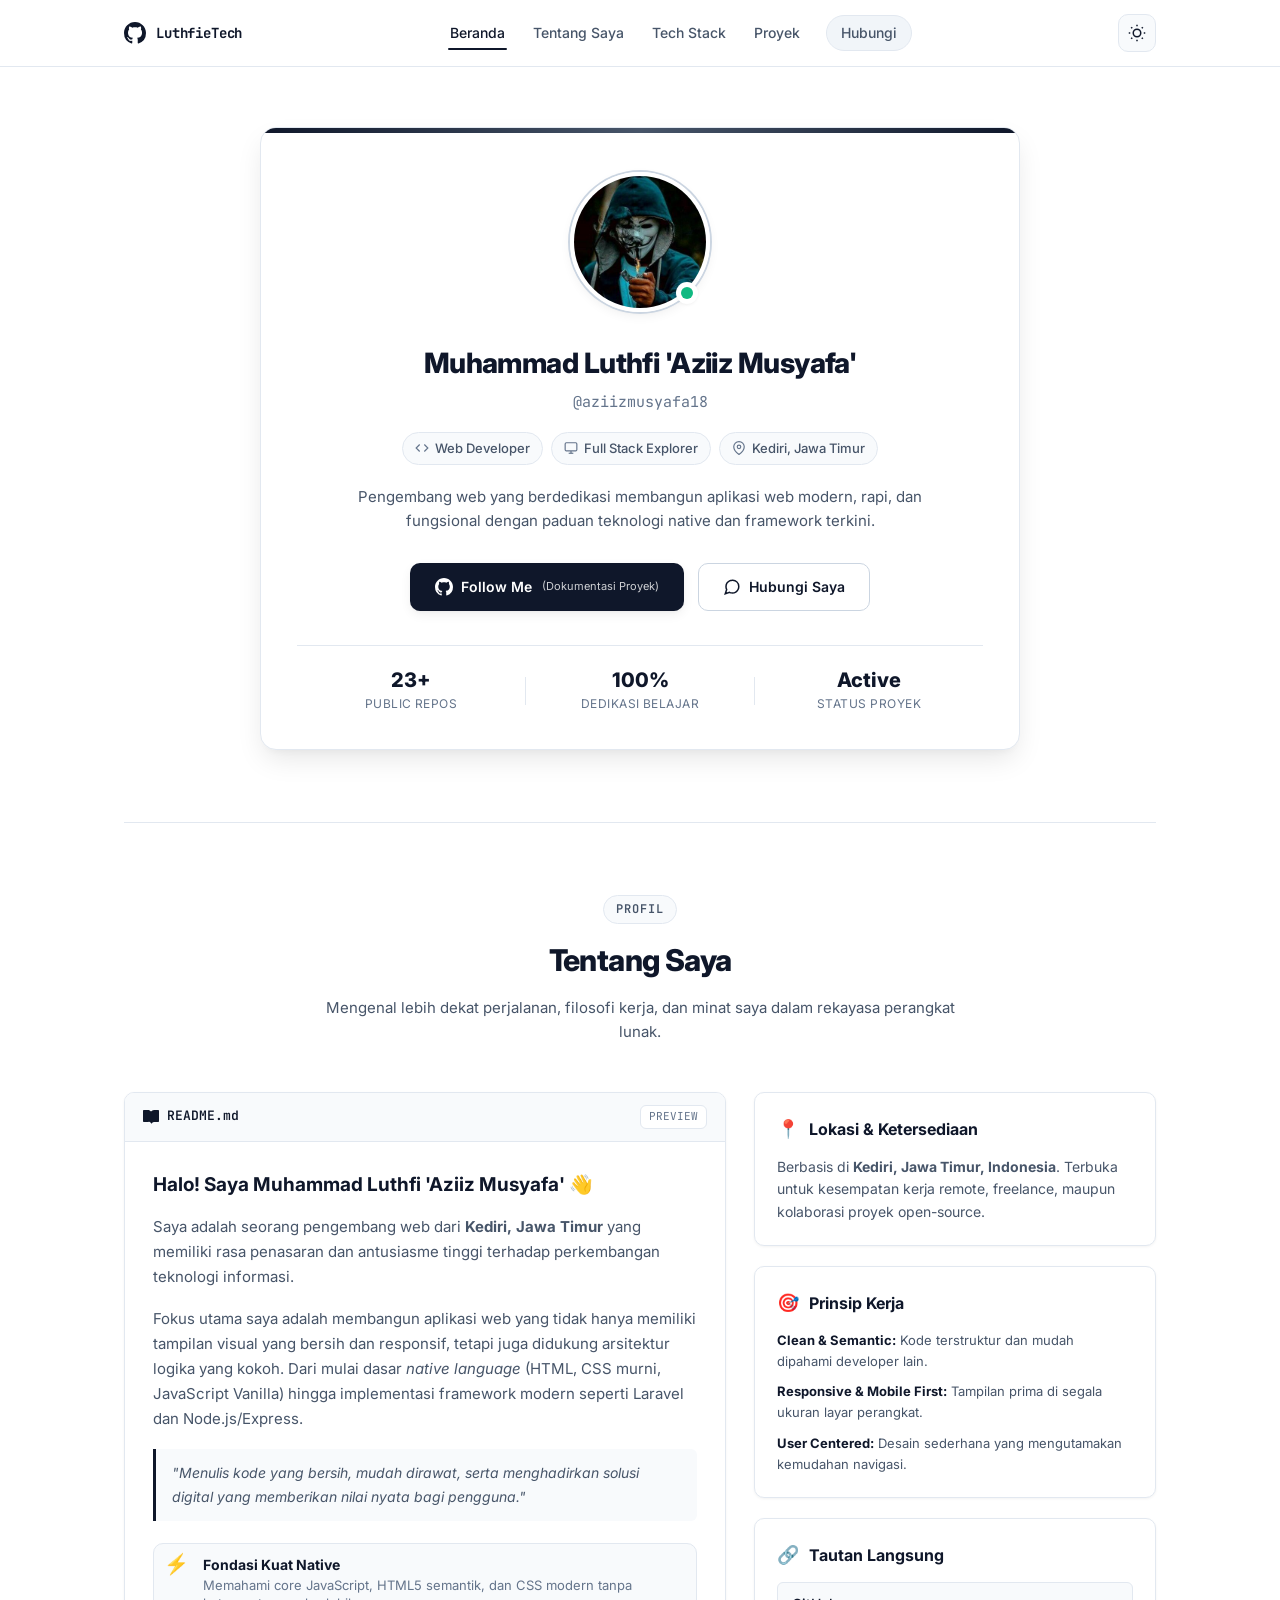
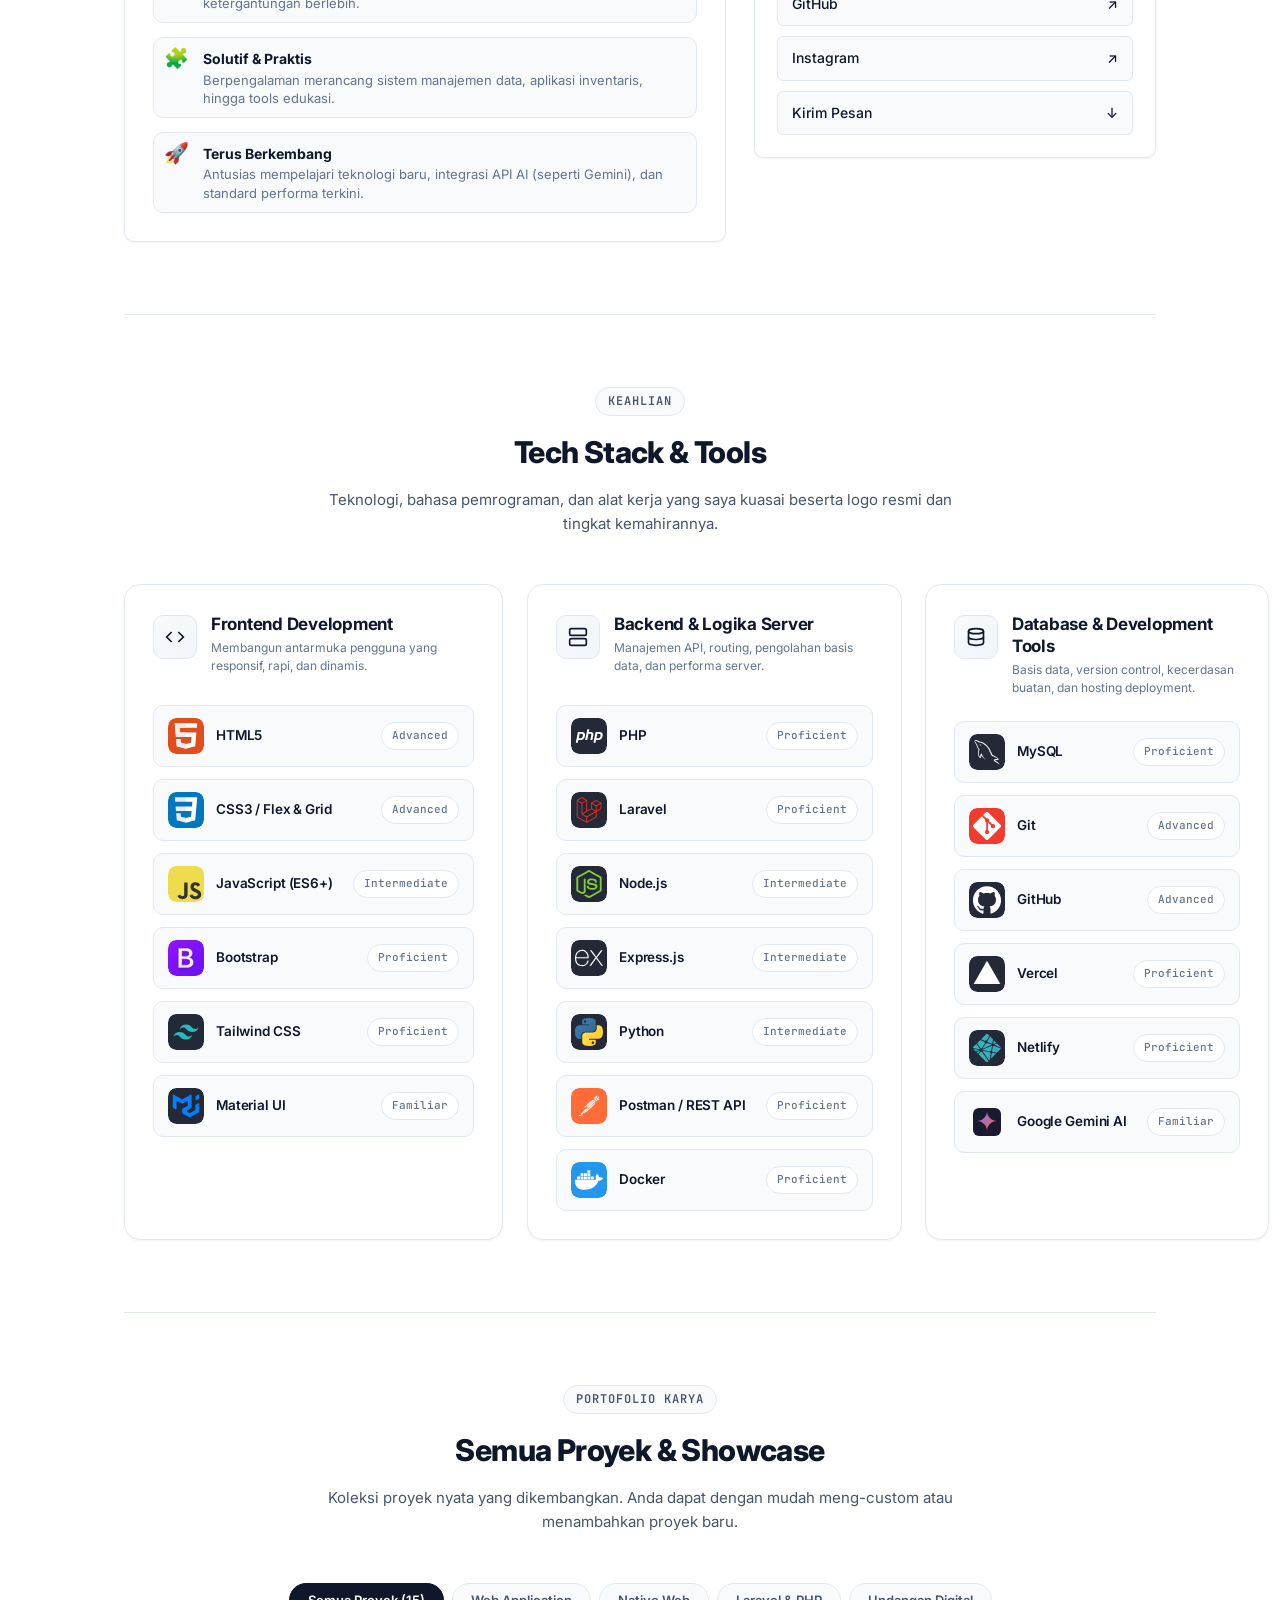
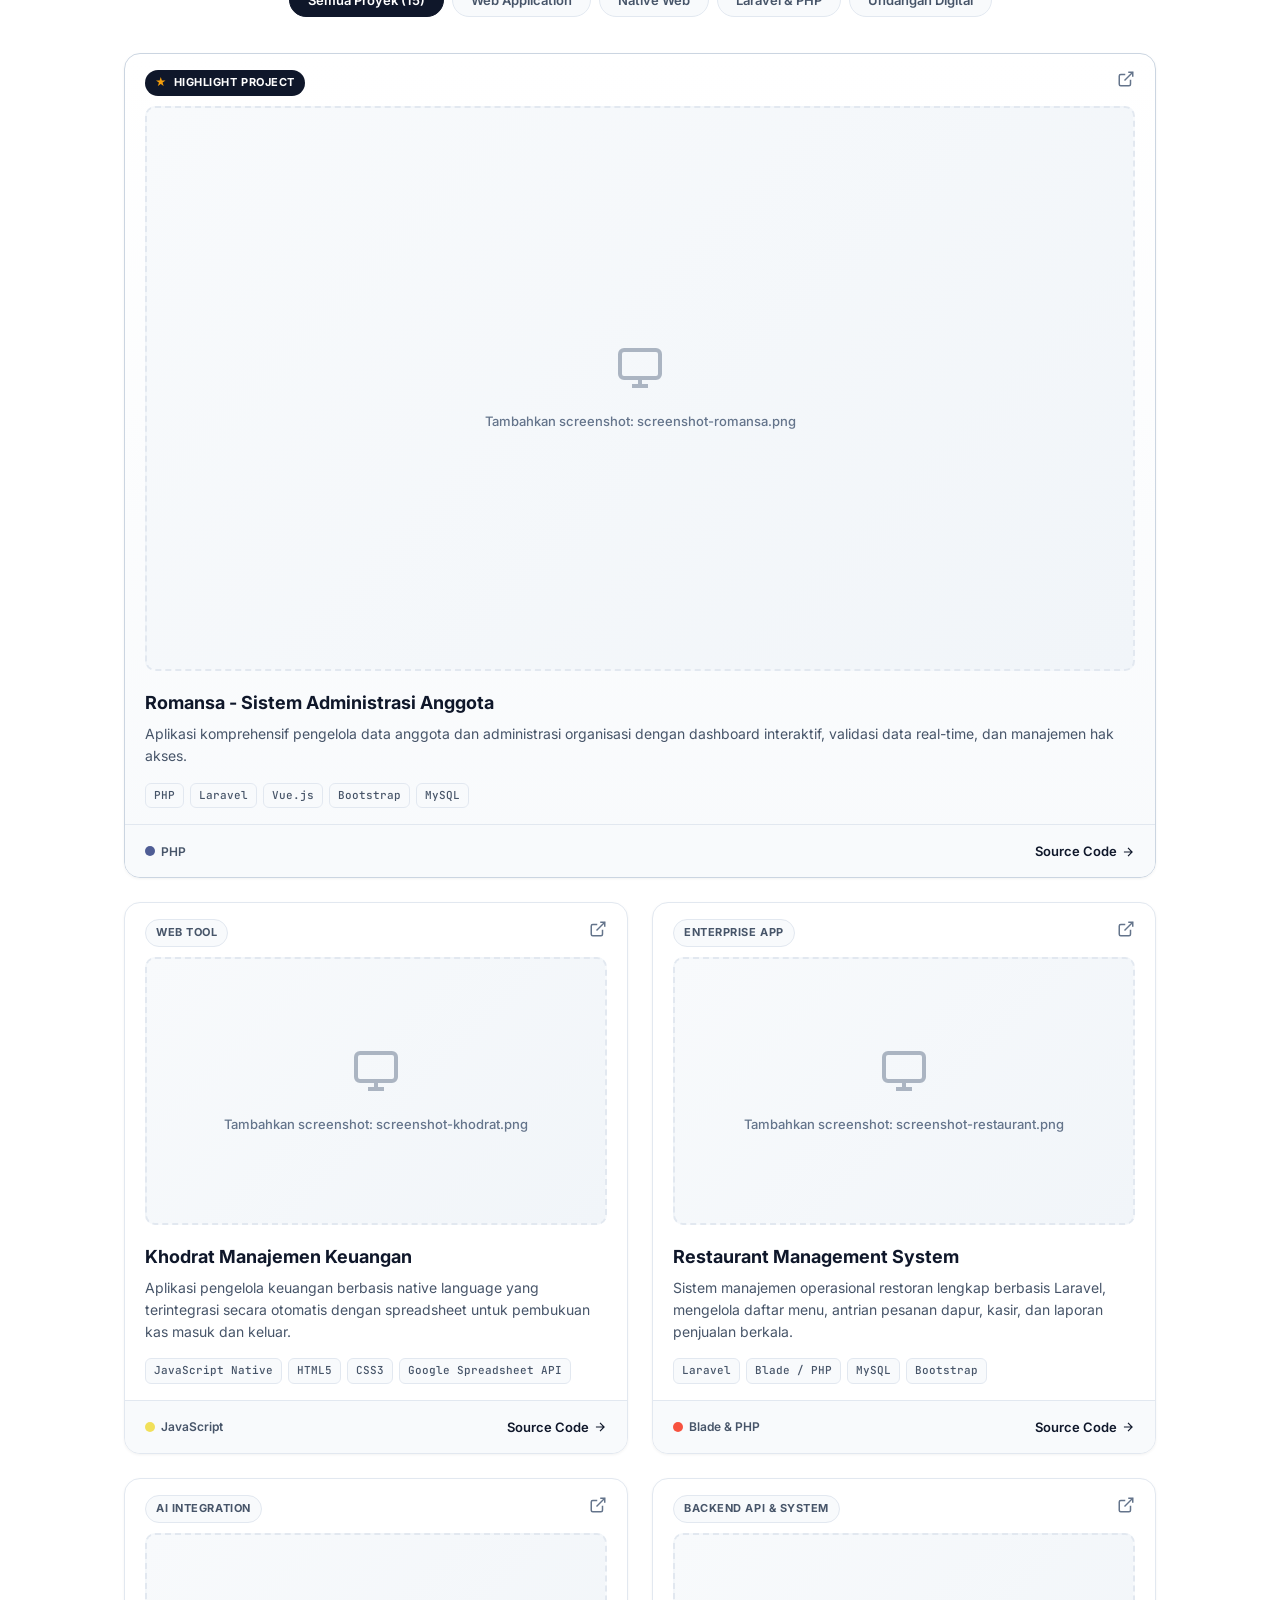
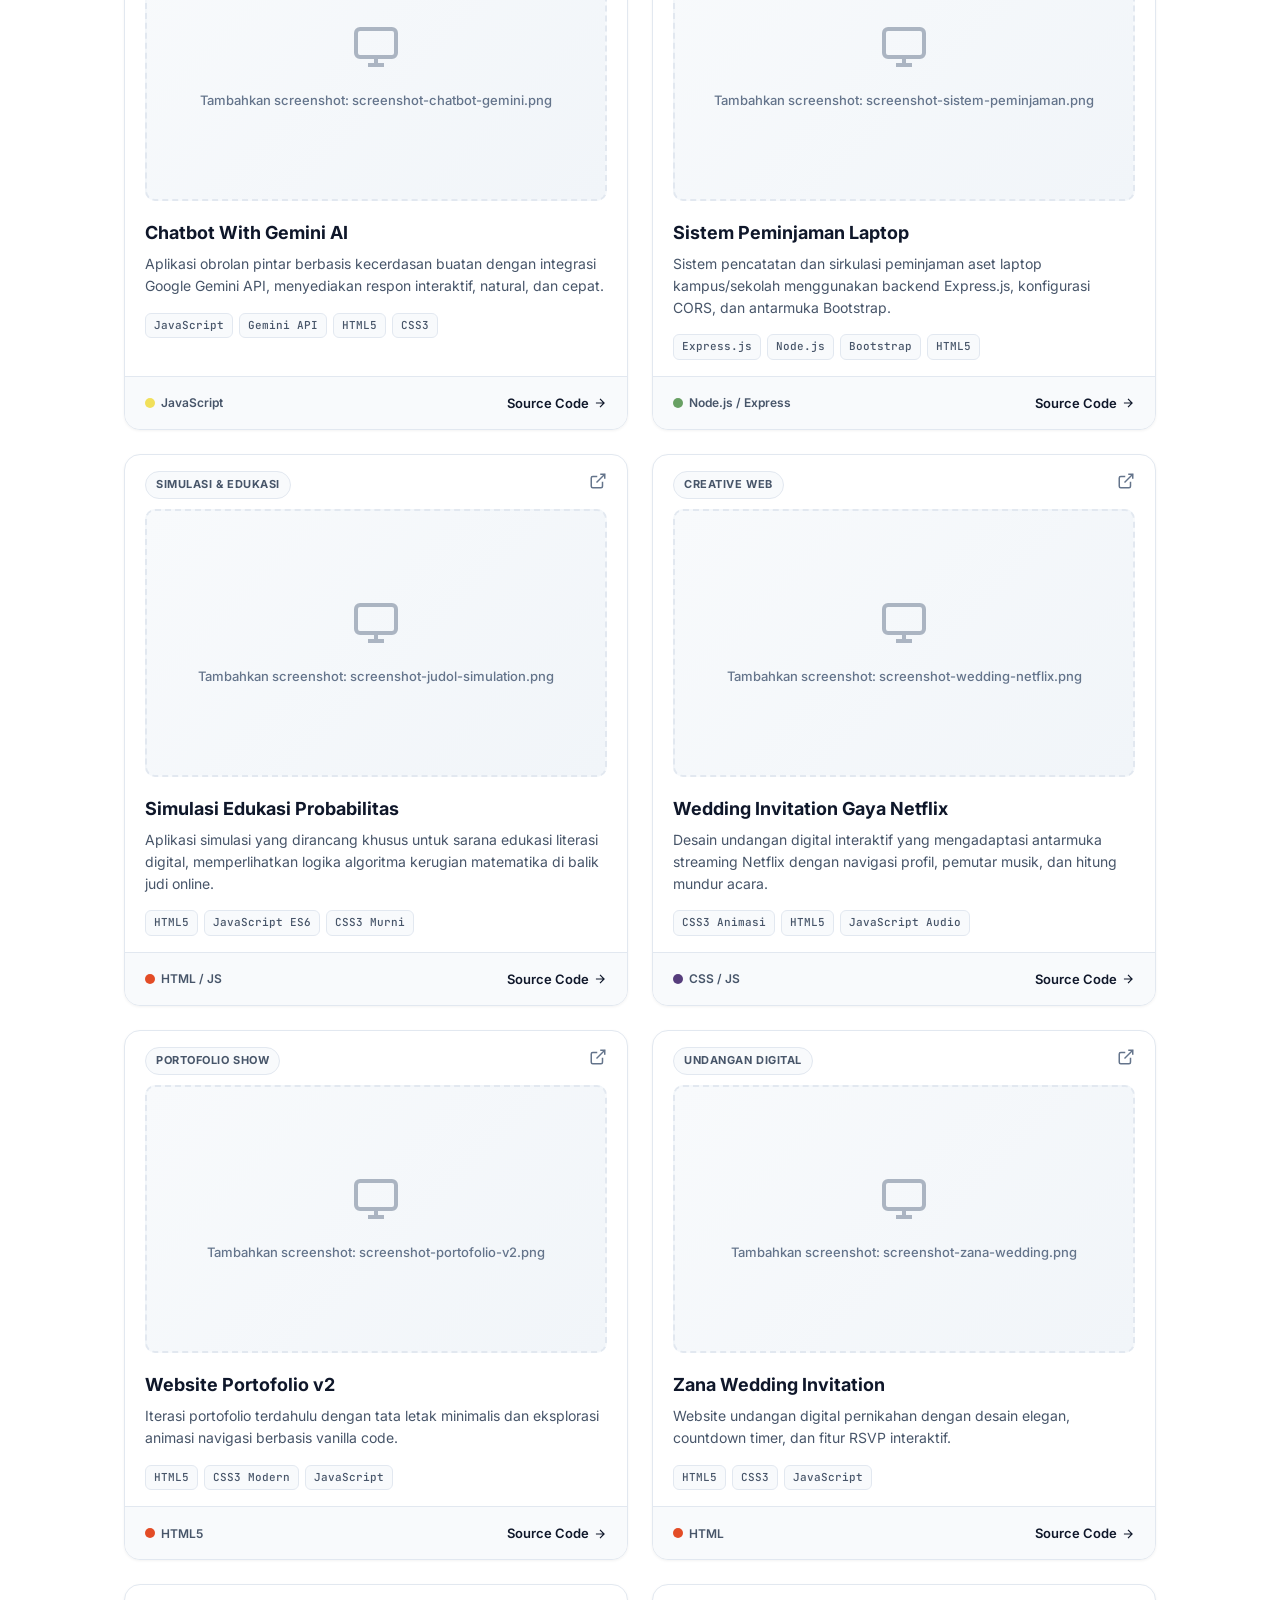
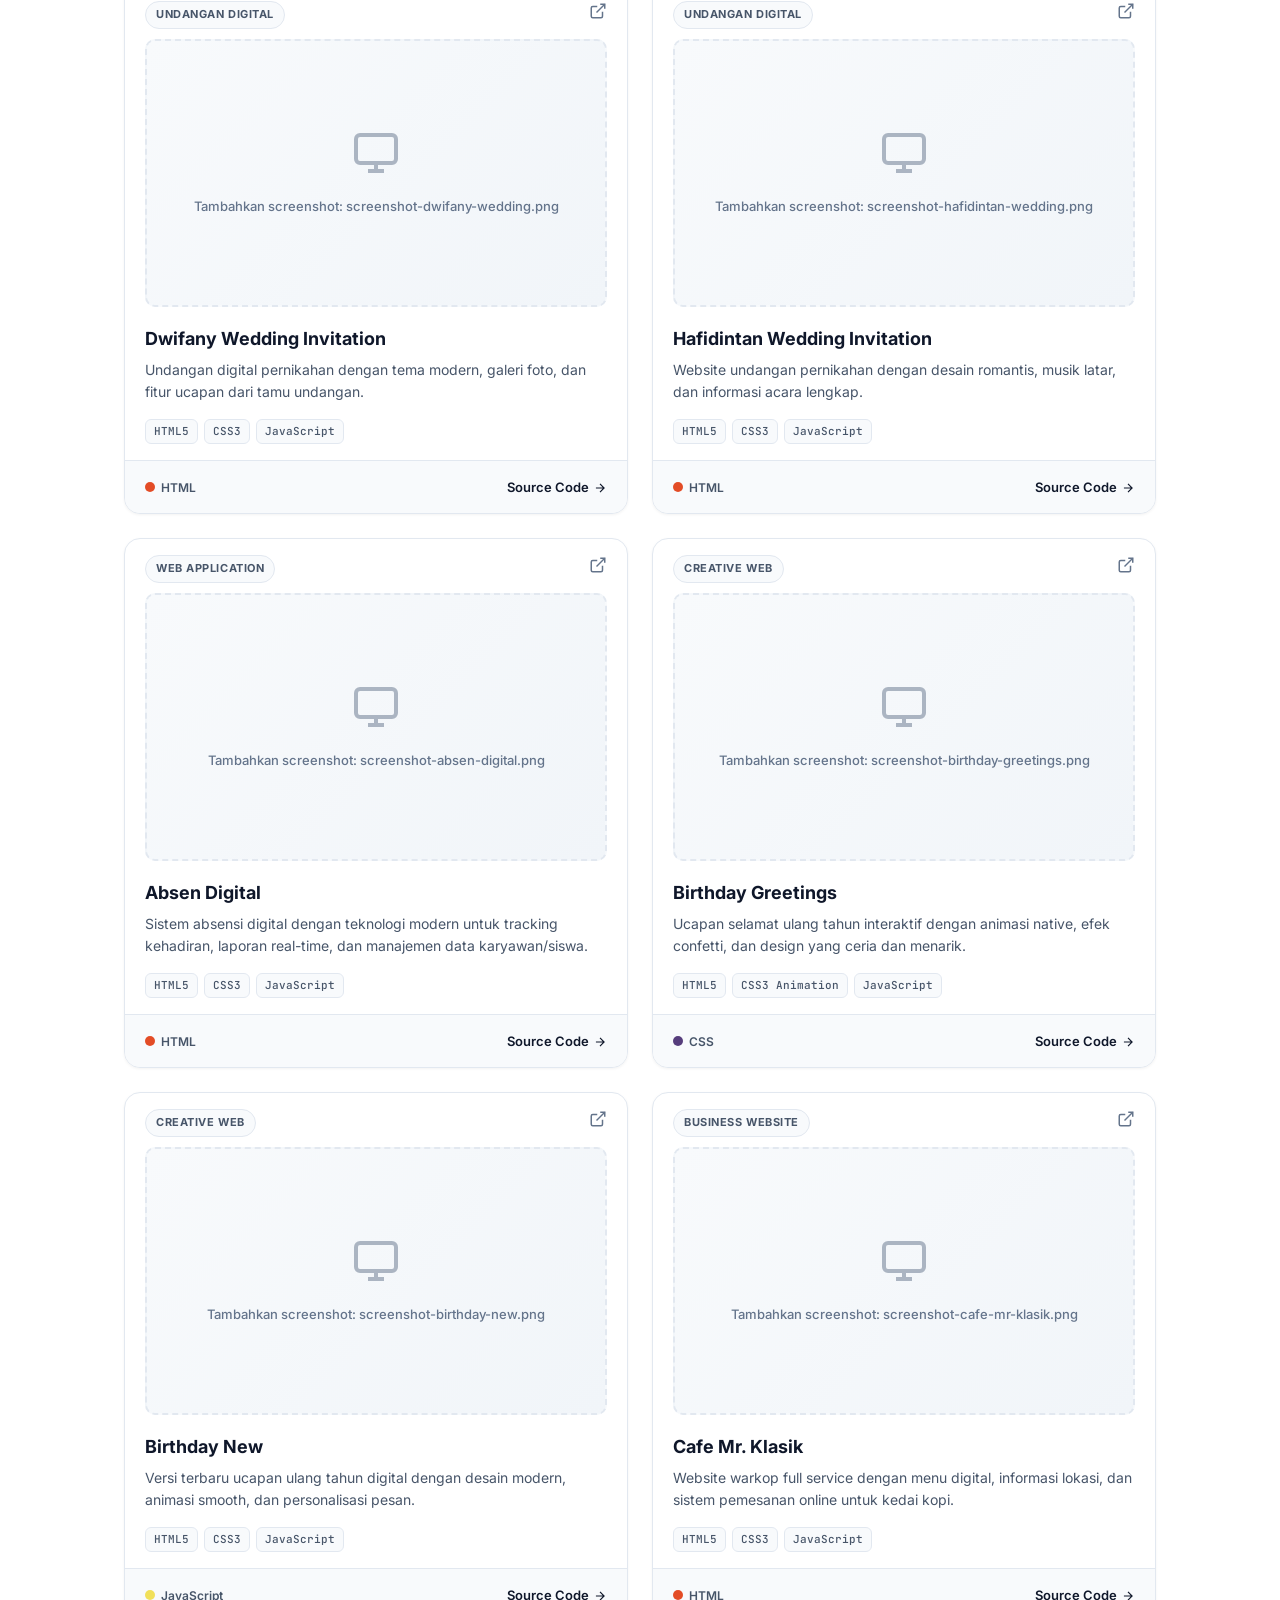
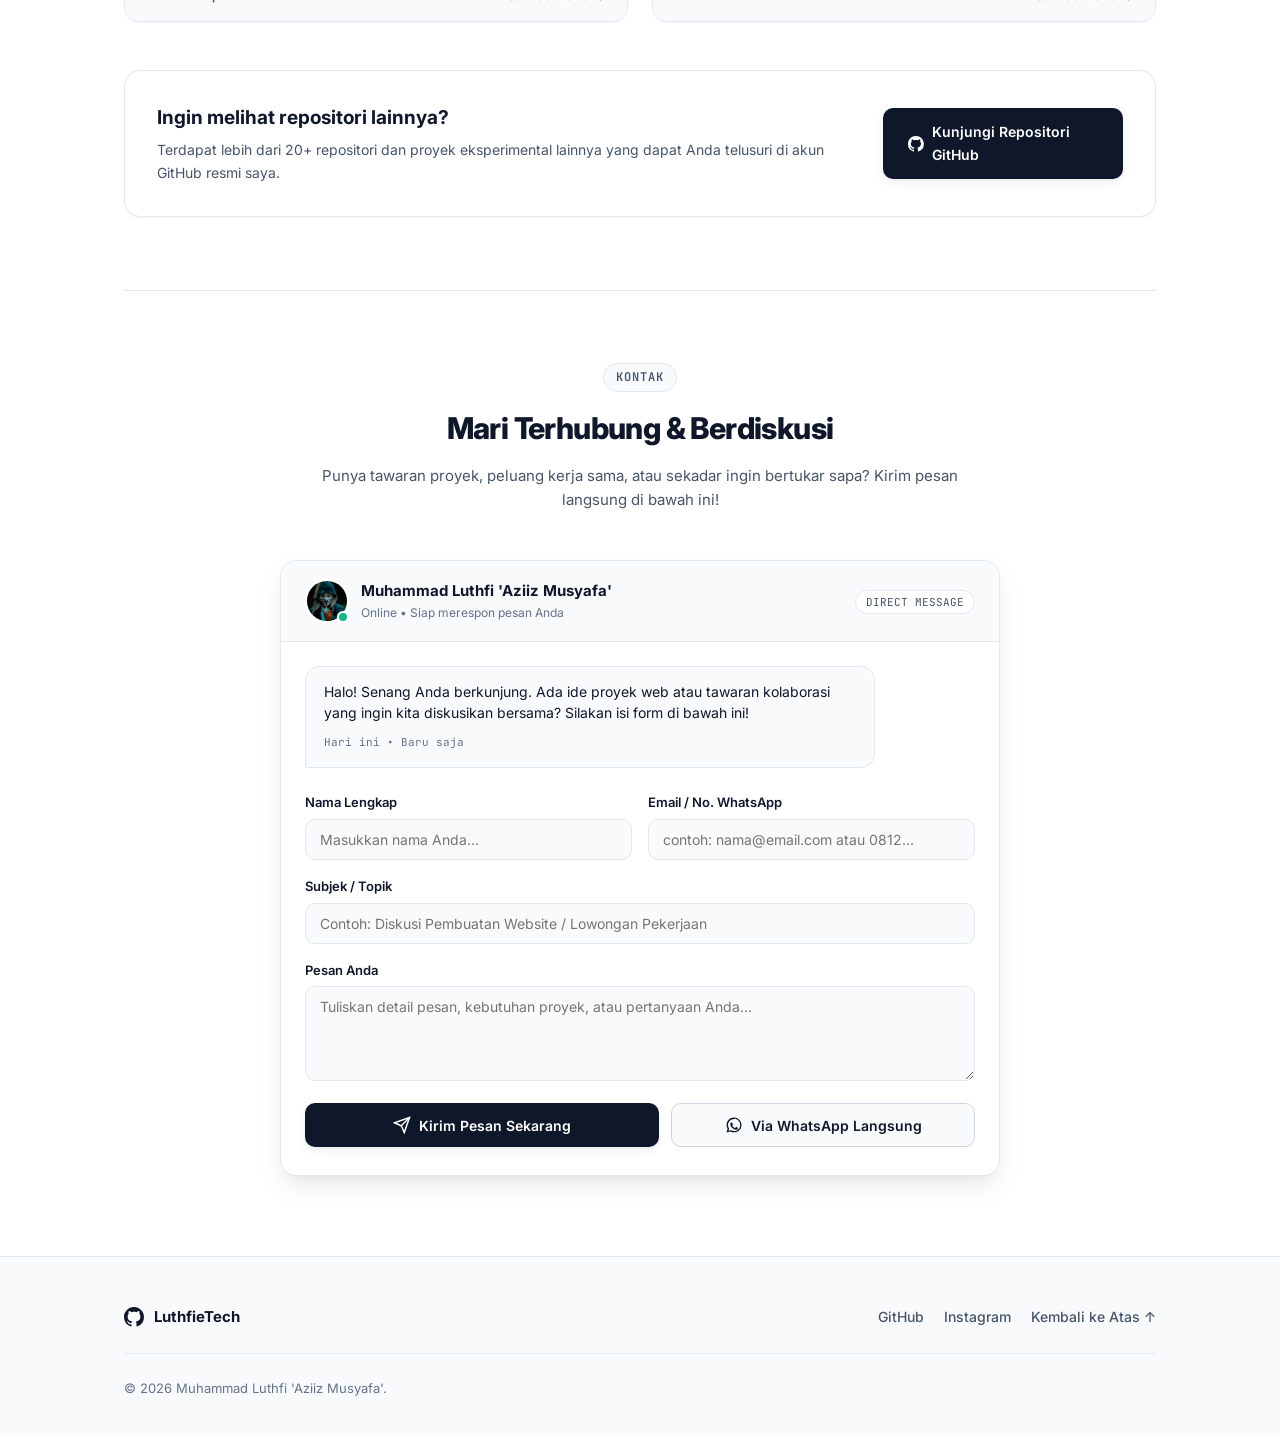
==== index.html @ 74c0572c "first" ====
<!DOCTYPE html>
<html lang="id">
<head>
  <meta charset="UTF-8">
  <meta name="viewport" content="width=device-width, initial-scale=1.0">
  <title>Muhammad Luthfi 'Aziiz Musyafa' | MyPortofolio</title>
  <meta name="description" content="Portofolio resmi Muhammad Luthfi 'Aziiz Musyafa' - Web Developer dengan spesialisasi pengembangan web modern, elegan, dan profesional.">
  <meta name="keywords" content="Muhammad Luthfi Aziiz Musyafa, Web Developer, Frontend, Backend, Laravel, JavaScript, Portofolio">
  <meta name="author" content="Muhammad Luthfi 'Aziiz Musyafa'">

  <!-- Favicon -->
  <link rel="icon" type="image/jpeg" href="assets/images/profile.jpg">

  <!-- Google Fonts: Inter -->
  <link rel="preconnect" href="https://fonts.googleapis.com">
  <link rel="preconnect" href="https://fonts.gstatic.com" crossorigin>
  <link href="https://fonts.googleapis.com/css2?family=Inter:wght@300;400;500;600;700;800&family=JetBrains+Mono:wght@400;500;600&display=swap" rel="stylesheet">

  <!-- Main Stylesheet -->
  <link rel="stylesheet" href="css/style.css?v=1.6">
</head>
<body data-theme="light">

  <!-- Scroll Progress Indicator -->
  <div class="scroll-progress-bar" id="scrollProgressBar"></div>

  <!-- Header / Navigation Bar -->
  <header class="site-header" id="siteHeader">
    <div class="header-container">
      <a href="#hero" class="brand-logo">
        <svg class="octicon" viewBox="0 0 16 16" width="22" height="22" fill="currentColor">
          <path d="M8 0c4.42 0 8 3.58 8 8a8.013 8.013 0 0 1-5.45 7.59c-.4.08-.55-.17-.55-.38 0-.27.01-1.13.01-2.2 0-.75-.25-1.23-.54-1.48 1.78-.2 3.65-.88 3.65-3.95 0-.88-.31-1.59-.82-2.15.08-.2.36-1.02-.08-2.12 0 0-.67-.22-2.2.82-.64-.18-1.32-.27-2-.27-.68 0-1.36.09-2 .27-1.53-1.03-2.2-.82-2.2-.82-.44 1.1-.16 1.92-.08 2.12-.51.56-.82 1.28-.82 2.15 0 3.06 1.86 3.75 3.64 3.95-.23.2-.44.55-.51 1.07-.46.21-1.61.55-2.33-.66-.15-.24-.6-.83-1.23-.82-.67.01-.27.38.01.53.34.19.73.9.82 1.13.16.45.68 1.31 2.69.94 0 .67.01 1.3.01 1.49 0 .21-.15.45-.55.38A7.995 7.995 0 0 1 0 8c0-4.42 3.58-8 8-8Z"></path>
        </svg>
        <span class="brand-text">LuthfieTech</span>
      </a>

      <nav class="nav-links" id="navLinks">
        <a href="#hero" class="nav-item active">Beranda</a>
        <a href="#about" class="nav-item">Tentang Saya</a>
        <a href="#skills" class="nav-item">Tech Stack</a>
        <a href="#projects" class="nav-item">Proyek</a>
        <a href="#contact" class="nav-item nav-btn-highlight">Hubungi</a>
      </nav>

      <div class="header-actions">
        <!-- Theme Toggle Button (Light / Dark) -->
        <button id="themeToggle" class="theme-toggle" aria-label="Ganti Tema">
          <svg class="sun-icon" viewBox="0 0 24 24" width="18" height="18" fill="none" stroke="currentColor" stroke-width="2">
            <circle cx="12" cy="12" r="5"></circle>
            <line x1="12" y1="1" x2="12" y2="3"></line>
            <line x1="12" y1="21" x2="12" y2="23"></line>
            <line x1="4.22" y1="4.22" x2="5.64" y2="5.64"></line>
            <line x1="18.36" y1="18.36" x2="19.78" y2="19.78"></line>
            <line x1="1" y1="12" x2="3" y2="12"></line>
            <line x1="21" y1="12" x2="23" y2="12"></line>
            <line x1="4.22" y1="19.78" x2="5.64" y2="18.36"></line>
            <line x1="18.36" y1="5.64" x2="19.78" y2="4.22"></line>
          </svg>
          <svg class="moon-icon" viewBox="0 0 24 24" width="18" height="18" fill="none" stroke="currentColor" stroke-width="2">
            <path d="M21 12.79A9 9 0 1 1 11.21 3 7 7 0 0 0 21 12.79z"></path>
          </svg>
        </button>

        <!-- Mobile Menu Toggle -->
        <button id="mobileMenuBtn" class="mobile-toggle" aria-label="Buka Menu Navigasi">
          <span class="bar"></span>
          <span class="bar"></span>
          <span class="bar"></span>
        </button>
      </div>
    </div>
  </header>

  <main class="main-wrapper">
    <!-- ==============================================
         SECTION 1: HERO SECTION (PROFIL CARD DI TENGAH)
         ============================================== -->
    <section id="hero" class="hero-section">
      <div class="hero-container">
        <!-- Main GitHub-Style Centered Card -->
        <div class="hero-card reveal-on-scroll">
          <!-- Card Header Decor -->
          <div class="card-top-accent"></div>

          <!-- Profile Photo with Active Status -->
          <div class="profile-avatar-wrapper">
            <img src="assets/images/profile.jpg" alt="Foto Profil Muhammad Luthfi 'Aziiz Musyafa'" class="profile-avatar" onerror="this.src='https://avatars.githubusercontent.com/u/212663677?v=4'">
            <div class="status-indicator" title="Tersedia untuk proyek & kolaborasi">
              <span class="status-dot"></span>
            </div>
          </div>

          <!-- Profile Details -->
          <div class="profile-meta">
            <h1 class="profile-name">Muhammad Luthfi 'Aziiz Musyafa'</h1>
            <p class="profile-username">@aziizmusyafa18</p>

            <div class="role-badge-container">
              <span class="role-badge">
                <svg width="14" height="14" viewBox="0 0 24 24" fill="none" stroke="currentColor" stroke-width="2"><polyline points="16 18 22 12 16 6"></polyline><polyline points="8 6 2 12 8 18"></polyline></svg>
                Web Developer
              </span>
              <span class="role-badge">
                <svg width="14" height="14" viewBox="0 0 24 24" fill="none" stroke="currentColor" stroke-width="2"><rect x="2" y="3" width="20" height="14" rx="2" ry="2"></rect><line x1="8" y1="21" x2="16" y2="21"></line><line x1="12" y1="17" x2="12" y2="21"></line></svg>
                Full Stack Explorer
              </span>
              <span class="role-badge">
                <svg width="14" height="14" viewBox="0 0 24 24" fill="none" stroke="currentColor" stroke-width="2"><path d="M21 10c0 7-9 13-9 13s-9-6-9-13a9 9 0 0 1 18 0z"></path><circle cx="12" cy="10" r="3"></circle></svg>
                Kediri, Jawa Timur
              </span>
            </div>

            <p class="profile-bio">
              Pengembang web yang berdedikasi membangun aplikasi web modern, rapi, dan fungsional dengan paduan teknologi native dan framework terkini.
            </p>
          </div>

          <!-- Hero Action Buttons (Follow Me & Hubungi Saya) -->
          <div class="hero-actions">
            <!-- Tombol 1: Follow Me (mengarahkan ke dokumentasi / GitHub) -->
            <a href="https://github.com/aziizmusyafa18" target="_blank" rel="noopener noreferrer" class="btn btn-primary" id="btnFollowMe">
              <svg class="btn-icon" viewBox="0 0 16 16" width="18" height="18" fill="currentColor">
                <path d="M8 0c4.42 0 8 3.58 8 8a8.013 8.013 0 0 1-5.45 7.59c-.4.08-.55-.17-.55-.38 0-.27.01-1.13.01-2.2 0-.75-.25-1.23-.54-1.48 1.78-.2 3.65-.88 3.65-3.95 0-.88-.31-1.59-.82-2.15.08-.2.36-1.02-.08-2.12 0 0-.67-.22-2.2.82-.64-.18-1.32-.27-2-.27-.68 0-1.36.09-2 .27-1.53-1.03-2.2-.82-2.2-.82-.44 1.1-.16 1.92-.08 2.12-.51.56-.82 1.28-.82 2.15 0 3.06 1.86 3.75 3.64 3.95-.23.2-.44.55-.51 1.07-.46.21-1.61.55-2.33-.66-.15-.24-.6-.83-1.23-.82-.67.01-.27.38.01.53.34.19.73.9.82 1.13.16.45.68 1.31 2.69.94 0 .67.01 1.3.01 1.49 0 .21-.15.45-.55.38A7.995 7.995 0 0 1 0 8c0-4.42 3.58-8 8-8Z"></path>
              </svg>
              <span>Follow Me</span>
              <span class="btn-subtext">(Dokumentasi Proyek)</span>
            </a>

            <!-- Tombol 2: Hubungi Saya (smooth scroll ke formulir pesan di bawah) -->
            <a href="#contact" class="btn btn-secondary" id="btnHubungiSaya">
              <svg class="btn-icon" viewBox="0 0 24 24" width="18" height="18" fill="none" stroke="currentColor" stroke-width="2">
                <path d="M21 11.5a8.38 8.38 0 0 1-.9 3.8 8.5 8.5 0 0 1-7.6 4.7 8.38 8.38 0 0 1-3.8-.9L3 21l1.9-5.7a8.38 8.38 0 0 1-.9-3.8 8.5 8.5 0 0 1 4.7-7.6 8.38 8.38 0 0 1 3.8-.9h.5a8.48 8.48 0 0 1 8 8v.5z"></path>
              </svg>
              <span>Hubungi Saya</span>
            </a>
          </div>

          <!-- Quick Stats Row (GitHub Style) -->
          <div class="stats-row">
            <div class="stat-item">
              <span class="stat-number">23+</span>
              <span class="stat-label">Public Repos</span>
            </div>
            <div class="stat-divider"></div>
            <div class="stat-item">
              <span class="stat-number">100%</span>
              <span class="stat-label">Dedikasi Belajar</span>
            </div>
            <div class="stat-divider"></div>
            <div class="stat-item">
              <span class="stat-number">Active</span>
              <span class="stat-label">Status Proyek</span>
            </div>
          </div>
        </div>
      </div>
    </section>

    <!-- ==============================================
         SECTION 2: ABOUT ME (DESKRIPSI TENTANG SAYA)
         ============================================== -->
    <section id="about" class="section-container">
      <div class="section-header reveal-on-scroll">
        <div class="section-tag">Profil</div>
        <h2 class="section-title">Tentang Saya</h2>
        <p class="section-subtitle">Mengenal lebih dekat perjalanan, filosofi kerja, dan minat saya dalam rekayasa perangkat lunak.</p>
      </div>

      <div class="about-grid">
        <!-- Main Bio Box (GitHub README aesthetic) -->
        <div class="about-card readme-box reveal-on-scroll">
          <div class="box-header">
            <div class="box-header-title">
              <svg width="16" height="16" viewBox="0 0 16 16" fill="currentColor">
                <path d="M0 1.75A.75.75 0 0 1 .75 1h4.253c1.227 0 2.317.59 3 1.501A3.743 3.743 0 0 1 11.006 1h4.244a.75.75 0 0 1 .75.75v10.5a.75.75 0 0 1-.75.75h-4.244a2.25 2.25 0 0 0-1.748.832l-.248.31a.75.75 0 0 1-1.022 0l-.248-.31A2.25 2.25 0 0 0 4.994 13H.75a.75.75 0 0 1-.75-.75V1.75Z"></path>
              </svg>
              <span>README.md</span>
            </div>
            <span class="box-status">preview</span>
          </div>

          <div class="box-content markdown-body">
            <h3>Halo! Saya Muhammad Luthfi 'Aziiz Musyafa' 👋</h3>
            <p>
              Saya adalah seorang pengembang web dari <strong>Kediri, Jawa Timur</strong> yang memiliki rasa penasaran dan antusiasme tinggi terhadap perkembangan teknologi informasi.
            </p>
            <p>
              Fokus utama saya adalah membangun aplikasi web yang tidak hanya memiliki tampilan visual yang bersih dan responsif, tetapi juga didukung arsitektur logika yang kokoh. Dari mulai dasar <em>native language</em> (HTML, CSS murni, JavaScript Vanilla) hingga implementasi framework modern seperti Laravel dan Node.js/Express.
            </p>

            <div class="quote-card">
              <p>"Menulis kode yang bersih, mudah dirawat, serta menghadirkan solusi digital yang memberikan nilai nyata bagi pengguna."</p>
            </div>

            <div class="key-points-grid">
              <div class="key-point">
                <span class="point-icon">⚡</span>
                <div>
                  <strong>Fondasi Kuat Native</strong>
                  <p>Memahami core JavaScript, HTML5 semantik, dan CSS modern tanpa ketergantungan berlebih.</p>
                </div>
              </div>
              <div class="key-point">
                <span class="point-icon">🧩</span>
                <div>
                  <strong>Solutif & Praktis</strong>
                  <p>Berpengalaman merancang sistem manajemen data, aplikasi inventaris, hingga tools edukasi.</p>
                </div>
              </div>
              <div class="key-point">
                <span class="point-icon">🚀</span>
                <div>
                  <strong>Terus Berkembang</strong>
                  <p>Antusias mempelajari teknologi baru, integrasi API AI (seperti Gemini), dan standard performa terkini.</p>
                </div>
              </div>
            </div>
          </div>
        </div>

        <!-- Side Highlights Box -->
        <div class="about-side-cards">
          <div class="info-card reveal-on-scroll">
            <div class="info-card-header">
              <span class="info-icon">📍</span>
              <h4>Lokasi & Ketersediaan</h4>
            </div>
            <p class="info-card-text">Berbasis di <strong>Kediri, Jawa Timur, Indonesia</strong>. Terbuka untuk kesempatan kerja remote, freelance, maupun kolaborasi proyek open-source.</p>
          </div>

          <div class="info-card reveal-on-scroll">
            <div class="info-card-header">
              <span class="info-icon">🎯</span>
              <h4>Prinsip Kerja</h4>
            </div>
            <ul class="principles-list">
              <li><strong>Clean & Semantic:</strong> Kode terstruktur dan mudah dipahami developer lain.</li>
              <li><strong>Responsive & Mobile First:</strong> Tampilan prima di segala ukuran layar perangkat.</li>
              <li><strong>User Centered:</strong> Desain sederhana yang mengutamakan kemudahan navigasi.</li>
            </ul>
          </div>

          <div class="info-card highlight-card reveal-on-scroll">
            <div class="info-card-header">
              <span class="info-icon">🔗</span>
              <h4>Tautan Langsung</h4>
            </div>
            <div class="social-pills">
              <a href="https://github.com/aziizmusyafa18" target="_blank" rel="noopener noreferrer" class="social-pill">
                <span>GitHub</span>
                <span class="pill-arrow">↗</span>
              </a>
              <a href="https://instagram.com/aziizzz18" target="_blank" rel="noopener noreferrer" class="social-pill">
                <span>Instagram</span>
                <span class="pill-arrow">↗</span>
              </a>
              <a href="#contact" class="social-pill">
                <span>Kirim Pesan</span>
                <span class="pill-arrow">↓</span>
              </a>
            </div>
          </div>
        </div>
      </div>
    </section>

    <!-- ==============================================
         SECTION 3: TECH STACK & TOOLS
         ============================================== -->
    <section id="skills" class="section-container">
      <div class="section-header reveal-on-scroll">
        <div class="section-tag">Keahlian</div>
        <h2 class="section-title">Tech Stack & Tools</h2>
        <p class="section-subtitle">Teknologi, bahasa pemrograman, dan alat kerja yang saya kuasai beserta logo resmi dan tingkat kemahirannya.</p>
      </div>

      <div class="tech-stack-wrapper">
        <!-- 1. Frontend Stack -->
        <div class="tech-category-card reveal-on-scroll">
          <div class="category-header">
            <div class="category-icon-wrapper">
              <svg width="20" height="20" viewBox="0 0 24 24" fill="none" stroke="currentColor" stroke-width="2"><polyline points="16 18 22 12 16 6"></polyline><polyline points="8 6 2 12 8 18"></polyline></svg>
            </div>
            <div>
              <h3 class="category-title">Frontend Development</h3>
              <p class="category-desc">Membangun antarmuka pengguna yang responsif, rapi, dan dinamis.</p>
            </div>
          </div>
          <div class="tech-badges-grid">
            <!-- HTML5 -->
            <div class="tech-badge" style="--badge-accent: #E34F26; --badge-glow: rgba(227,79,38,0.22);">
              <div class="tech-logo-wrap">
                <img src="assets/icons/html.svg" alt="HTML5" width="28" height="28" loading="lazy">
              </div>
              <div class="tech-info"><span class="tech-name">HTML5</span></div>
              <span class="tech-level">Advanced</span>
            </div>

            <!-- CSS3 -->
            <div class="tech-badge" style="--badge-accent: #1572B6; --badge-glow: rgba(21,114,182,0.22);">
              <div class="tech-logo-wrap">
                <img src="assets/icons/css.svg" alt="CSS3" width="28" height="28" loading="lazy">
              </div>
              <div class="tech-info"><span class="tech-name">CSS3 / Flex & Grid</span></div>
              <span class="tech-level">Advanced</span>
            </div>

            <!-- JavaScript -->
            <div class="tech-badge" style="--badge-accent: #F7DF1E; --badge-glow: rgba(247,223,30,0.25);">
              <div class="tech-logo-wrap">
                <img src="assets/icons/js.svg" alt="JavaScript" width="28" height="28" loading="lazy">
              </div>
              <div class="tech-info"><span class="tech-name">JavaScript (ES6+)</span></div>
              <span class="tech-level">Intermediate</span>
            </div>

            <!-- Bootstrap -->
            <div class="tech-badge" style="--badge-accent: #7952B3; --badge-glow: rgba(121,82,179,0.25);">
              <div class="tech-logo-wrap">
                <img src="assets/icons/bootstrap.svg" alt="Bootstrap" width="28" height="28" loading="lazy">
              </div>
              <div class="tech-info"><span class="tech-name">Bootstrap</span></div>
              <span class="tech-level">Proficient</span>
            </div>

            <!-- Tailwind CSS -->
            <div class="tech-badge" style="--badge-accent: #06B6D4; --badge-glow: rgba(6,182,212,0.25);">
              <div class="tech-logo-wrap">
                <img src="assets/icons/tailwind.svg" alt="Tailwind CSS" width="28" height="28" loading="lazy">
              </div>
              <div class="tech-info"><span class="tech-name">Tailwind CSS</span></div>
              <span class="tech-level">Proficient</span>
            </div>

            <!-- Material UI -->
            <div class="tech-badge" style="--badge-accent: #007FFF; --badge-glow: rgba(0,127,255,0.25);">
              <div class="tech-logo-wrap">
                <img src="assets/icons/materialui.svg" alt="Material UI" width="28" height="28" loading="lazy">
              </div>
              <div class="tech-info"><span class="tech-name">Material UI</span></div>
              <span class="tech-level">Familiar</span>
            </div>
          </div>
        </div>

        <!-- 2. Backend Stack -->
        <div class="tech-category-card reveal-on-scroll">
          <div class="category-header">
            <div class="category-icon-wrapper">
              <svg width="20" height="20" viewBox="0 0 24 24" fill="none" stroke="currentColor" stroke-width="2"><rect x="2" y="2" width="20" height="8" rx="2" ry="2"></rect><rect x="2" y="14" width="20" height="8" rx="2" ry="2"></rect><line x1="6" y1="6" x2="6.01" y2="6"></line><line x1="6" y1="18" x2="6.01" y2="18"></line></svg>
            </div>
            <div>
              <h3 class="category-title">Backend & Logika Server</h3>
              <p class="category-desc">Manajemen API, routing, pengolahan basis data, dan performa server.</p>
            </div>
          </div>
          <div class="tech-badges-grid">
            <!-- PHP -->
            <div class="tech-badge" style="--badge-accent: #777BB4; --badge-glow: rgba(119,123,180,0.25);">
              <div class="tech-logo-wrap">
                <img src="assets/icons/php.svg" alt="PHP" width="28" height="28" loading="lazy">
              </div>
              <div class="tech-info"><span class="tech-name">PHP</span></div>
              <span class="tech-level">Proficient</span>
            </div>

            <!-- Laravel -->
            <div class="tech-badge" style="--badge-accent: #FF2D20; --badge-glow: rgba(255,45,32,0.25);">
              <div class="tech-logo-wrap">
                <img src="assets/icons/laravel.svg" alt="Laravel" width="28" height="28" loading="lazy">
              </div>
              <div class="tech-info"><span class="tech-name">Laravel</span></div>
              <span class="tech-level">Proficient</span>
            </div>

            <!-- Node.js -->
            <div class="tech-badge" style="--badge-accent: #539E43; --badge-glow: rgba(83,158,67,0.25);">
              <div class="tech-logo-wrap">
                <img src="assets/icons/nodejs.svg" alt="Node.js" width="28" height="28" loading="lazy">
              </div>
              <div class="tech-info"><span class="tech-name">Node.js</span></div>
              <span class="tech-level">Intermediate</span>
            </div>

            <!-- Express.js -->
            <div class="tech-badge" style="--badge-accent: #404D59; --badge-glow: rgba(64,77,89,0.28);">
              <div class="tech-logo-wrap">
                <img src="assets/icons/express.svg" alt="Express.js" width="28" height="28" loading="lazy">
              </div>
              <div class="tech-info"><span class="tech-name">Express.js</span></div>
              <span class="tech-level">Intermediate</span>
            </div>

            <!-- Python -->
            <div class="tech-badge" style="--badge-accent: #3776AB; --badge-glow: rgba(55,118,171,0.25);">
              <div class="tech-logo-wrap">
                <img src="assets/icons/python.svg" alt="Python" width="28" height="28" loading="lazy">
              </div>
              <div class="tech-info"><span class="tech-name">Python</span></div>
              <span class="tech-level">Intermediate</span>
            </div>

            <!-- Postman (RESTful API tool) -->
            <div class="tech-badge" style="--badge-accent: #FF6C37; --badge-glow: rgba(255,108,55,0.28);">
              <div class="tech-logo-wrap">
                <img src="assets/icons/postman.svg" alt="Postman / RESTful API" width="28" height="28" loading="lazy">
              </div>
              <div class="tech-info"><span class="tech-name">Postman / REST API</span></div>
              <span class="tech-level">Proficient</span>
            </div>

            <!-- Docker -->
            <div class="tech-badge" style="--badge-accent: #2396ED; --badge-glow: rgba(35,150,237,0.28);">
              <div class="tech-logo-wrap">
                <img src="assets/icons/docker.svg" alt="Docker" width="28" height="28" loading="lazy">
              </div>
              <div class="tech-info"><span class="tech-name">Docker</span></div>
              <span class="tech-level">Proficient</span>
            </div>
          </div>
        </div>

        <!-- 3. Database & Workflow Tools -->
        <div class="tech-category-card reveal-on-scroll">
          <div class="category-header">
            <div class="category-icon-wrapper">
              <svg width="20" height="20" viewBox="0 0 24 24" fill="none" stroke="currentColor" stroke-width="2"><ellipse cx="12" cy="5" rx="9" ry="3"></ellipse><path d="M21 12c0 1.66-4 3-9 3s-9-1.34-9-3"></path><path d="M3 5v14c0 1.66 4 3 9 3s9-1.34 9-3V5"></path></svg>
            </div>
            <div>
              <h3 class="category-title">Database & Development Tools</h3>
              <p class="category-desc">Basis data, version control, kecerdasan buatan, dan hosting deployment.</p>
            </div>
          </div>
          <div class="tech-badges-grid">
            <!-- MySQL -->
            <div class="tech-badge" style="--badge-accent: #00758F; --badge-glow: rgba(0,117,143,0.25);">
              <div class="tech-logo-wrap">
                <img src="assets/icons/mysql.svg" alt="MySQL" width="28" height="28" loading="lazy">
              </div>
              <div class="tech-info"><span class="tech-name">MySQL</span></div>
              <span class="tech-level">Proficient</span>
            </div>

            <!-- Git -->
            <div class="tech-badge" style="--badge-accent: #F05032; --badge-glow: rgba(240,80,50,0.25);">
              <div class="tech-logo-wrap">
                <img src="assets/icons/git.svg" alt="Git" width="28" height="28" loading="lazy">
              </div>
              <div class="tech-info"><span class="tech-name">Git</span></div>
              <span class="tech-level">Advanced</span>
            </div>

            <!-- GitHub -->
            <div class="tech-badge" style="--badge-accent: #181717; --badge-glow: rgba(24,23,23,0.22);">
              <div class="tech-logo-wrap">
                <img src="assets/icons/github.svg" alt="GitHub" width="28" height="28" loading="lazy">
              </div>
              <div class="tech-info"><span class="tech-name">GitHub</span></div>
              <span class="tech-level">Advanced</span>
            </div>

            <!-- Vercel -->
            <div class="tech-badge" style="--badge-accent: #181717; --badge-glow: rgba(24,23,23,0.22);">
              <div class="tech-logo-wrap">
                <img src="assets/icons/vercel.svg" alt="Vercel" width="28" height="28" loading="lazy">
              </div>
              <div class="tech-info"><span class="tech-name">Vercel</span></div>
              <span class="tech-level">Proficient</span>
            </div>

            <!-- Netlify -->
            <div class="tech-badge" style="--badge-accent: #00C7B7; --badge-glow: rgba(0,199,183,0.25);">
              <div class="tech-logo-wrap">
                <img src="assets/icons/netlify.svg" alt="Netlify" width="28" height="28" loading="lazy">
              </div>
              <div class="tech-info"><span class="tech-name">Netlify</span></div>
              <span class="tech-level">Proficient</span>
            </div>

            <!-- Google Gemini AI (tidak ada di skill-icons, pakai inline SVG gradien resmi) -->
            <div class="tech-badge" style="--badge-accent: #4285F4; --badge-glow: rgba(66,133,244,0.28);">
              <div class="tech-logo-wrap">
                <svg viewBox="0 0 28 28" width="28" height="28" xmlns="http://www.w3.org/2000/svg">
                  <rect width="28" height="28" rx="6" fill="#1A1A2E"/>
                  <defs>
                    <linearGradient id="gG" x1="0" y1="0" x2="28" y2="28" gradientUnits="userSpaceOnUse">
                      <stop offset="0%" stop-color="#4285F4"/>
                      <stop offset="33%" stop-color="#9B72CB"/>
                      <stop offset="66%" stop-color="#D96570"/>
                      <stop offset="100%" stop-color="#F9AB00"/>
                    </linearGradient>
                  </defs>
                  <!-- Gemini 4-pointed star shape -->
                  <path fill="url(#gG)" d="M14 3C14 8.523 9.523 13 4 13c5.523 0 10 4.477 10 10 0-5.523 4.477-10 10-10-5.523 0-10-4.477-10-10z"/>
                </svg>
              </div>
              <div class="tech-info"><span class="tech-name">Google Gemini AI</span></div>
              <span class="tech-level">Familiar</span>
            </div>
          </div>
        </div>
      </div>
    </section>

    <!-- ==============================================
         SECTION 4: PROJECTS (SEMUA PROYEK & HIGHLIGHT)
         ============================================== -->
    <section id="projects" class="section-container">
      <div class="section-header reveal-on-scroll">
        <div class="section-tag">Portofolio Karya</div>
        <h2 class="section-title">Semua Proyek & Showcase</h2>
        <p class="section-subtitle">Koleksi proyek nyata yang dikembangkan. Anda dapat dengan mudah meng-custom atau menambahkan proyek baru.</p>
      </div>

      <!-- Filter Controls -->
      <div class="project-filters reveal-on-scroll">
        <button class="filter-btn active" data-filter="all">Semua Proyek (<span id="countAll">15</span>)</button>
        <button class="filter-btn" data-filter="web-app">Web Application</button>
        <button class="filter-btn" data-filter="native">Native Web</button>
        <button class="filter-btn" data-filter="laravel">Laravel & PHP</button>
        <button class="filter-btn" data-filter="digital-invitation">Undangan Digital</button>
      </div>

      <!-- Projects Grid Container -->
      <div class="projects-grid" id="projectsGrid">

        <!-- ==========================================
             PROYEK 1: ROMANSA (HIGHLIGHT)
             ========================================== -->
        <article class="project-card highlight reveal-on-scroll" data-category="laravel web-app">
          <div class="project-card-top">
            <div class="project-type-badge">
              <span class="star-icon">★</span> Highlight Project
            </div>
            <a href="https://github.com/aziizmusyafa18/Romansa" target="_blank" rel="noopener noreferrer" class="project-ext-link" title="Buka di GitHub">
              <svg width="18" height="18" viewBox="0 0 24 24" fill="none" stroke="currentColor" stroke-width="2"><path d="M18 13v6a2 2 0 0 1-2 2H5a2 2 0 0 1-2-2V8a2 2 0 0 1 2-2h6"></path><polyline points="15 3 21 3 21 9"></polyline><line x1="10" y1="14" x2="21" y2="3"></line></svg>
            </a>
          </div>

          <!-- Image Showcase - GANTI dengan screenshot Anda -->
          <div class="project-showcase">
            <img 
              src="assets/images/projects/screenshot-romansa.png" 
              alt="Romansa - Sistem Administrasi Anggota Screenshot" 
              class="project-screenshot"
              loading="lazy"
              onerror="this.style.display='none'; this.nextElementSibling.style.display='flex';"
            >
            <!-- Fallback jika image belum ada -->
            <div class="project-showcase-fallback" style="display: none;">
              <div class="fallback-icon">
                <svg width="48" height="48" viewBox="0 0 24 24" fill="none" stroke="currentColor" stroke-width="2">
                  <rect x="2" y="3" width="20" height="14" rx="2" ry="2"></rect>
                  <line x1="8" y1="21" x2="16" y2="21"></line>
                  <line x1="12" y1="17" x2="12" y2="21"></line>
                </svg>
              </div>
              <p class="fallback-text">Tambahkan screenshot: screenshot-romansa.png</p>
            </div>
          </div>

          <div class="project-body">
            <h3 class="project-title">
              <a href="https://github.com/aziizmusyafa18/Romansa" target="_blank" rel="noopener noreferrer">Romansa - Sistem Administrasi Anggota</a>
            </h3>
            <p class="project-desc">
              Aplikasi komprehensif pengelola data anggota dan administrasi organisasi dengan dashboard interaktif, validasi data real-time, dan manajemen hak akses.
            </p>
            <div class="project-tags">
              <span class="tag tag-php">PHP</span>
              <span class="tag tag-laravel">Laravel</span>
              <span class="tag tag-vue">Vue.js</span>
              <span class="tag tag-bs">Bootstrap</span>
              <span class="tag tag-mysql">MySQL</span>
            </div>
          </div>

          <div class="project-footer">
            <div class="repo-meta">
              <span class="lang-dot" style="background-color: #4F5D95;"></span>
              <span class="lang-name">PHP</span>
            </div>
            <div class="project-links">
              <a href="https://github.com/aziizmusyafa18/Romansa" target="_blank" rel="noopener noreferrer" class="link-btn">
                <span>Source Code</span>
                <svg width="14" height="14" viewBox="0 0 24 24" fill="none" stroke="currentColor" stroke-width="2"><path d="M5 12h14M12 5l7 7-7 7"/></svg>
              </a>
            </div>
          </div>
        </article>

        <!-- ==========================================
             PROYEK 2: KHODRAT MANAJEMEN KEUANGAN
             ========================================== -->
        <article class="project-card reveal-on-scroll" data-category="native web-app">
          <div class="project-card-top">
            <div class="project-type-badge normal">Web Tool</div>
            <a href="https://github.com/aziizmusyafa18/khodrat-manajemen-keuangan" target="_blank" rel="noopener noreferrer" class="project-ext-link" title="Buka di GitHub">
              <svg width="18" height="18" viewBox="0 0 24 24" fill="none" stroke="currentColor" stroke-width="2"><path d="M18 13v6a2 2 0 0 1-2 2H5a2 2 0 0 1-2-2V8a2 2 0 0 1 2-2h6"></path><polyline points="15 3 21 3 21 9"></polyline><line x1="10" y1="14" x2="21" y2="3"></line></svg>
            </a>
          </div>

          <!-- Image Showcase - Khodrat -->
          <div class="project-showcase">
            <img 
              src="assets/images/projects/screenshot-khodrat.png" 
              alt="Khodrat Manajemen Keuangan Screenshot" 
              class="project-screenshot"
              loading="lazy"
              onerror="this.style.display='none'; this.nextElementSibling.style.display='flex';"
            >
            <div class="project-showcase-fallback" style="display: none;">
              <div class="fallback-icon">
                <svg width="48" height="48" viewBox="0 0 24 24" fill="none" stroke="currentColor" stroke-width="2">
                  <rect x="2" y="3" width="20" height="14" rx="2" ry="2"></rect>
                  <line x1="8" y1="21" x2="16" y2="21"></line>
                  <line x1="12" y1="17" x2="12" y2="21"></line>
                </svg>
              </div>
              <p class="fallback-text">Tambahkan screenshot: screenshot-khodrat.png</p>
            </div>
          </div>

          <div class="project-body">
            <h3 class="project-title">
              <a href="https://github.com/aziizmusyafa18/khodrat-manajemen-keuangan" target="_blank" rel="noopener noreferrer">Khodrat Manajemen Keuangan</a>
            </h3>
            <p class="project-desc">
              Aplikasi pengelola keuangan berbasis native language yang terintegrasi secara otomatis dengan spreadsheet untuk pembukuan kas masuk dan keluar.
            </p>
            <div class="project-tags">
              <span class="tag tag-js">JavaScript Native</span>
              <span class="tag tag-html">HTML5</span>
              <span class="tag tag-css">CSS3</span>
              <span class="tag">Google Spreadsheet API</span>
            </div>
          </div>

          <div class="project-footer">
            <div class="repo-meta">
              <span class="lang-dot" style="background-color: #f1e05a;"></span>
              <span class="lang-name">JavaScript</span>
            </div>
            <div class="project-links">
              <a href="https://github.com/aziizmusyafa18/khodrat-manajemen-keuangan" target="_blank" rel="noopener noreferrer" class="link-btn">
                <span>Source Code</span>
                <svg width="14" height="14" viewBox="0 0 24 24" fill="none" stroke="currentColor" stroke-width="2"><path d="M5 12h14M12 5l7 7-7 7"/></svg>
              </a>
            </div>
          </div>
        </article>

        <!-- ==========================================
             PROYEK 3: RESTAURANT MANAGEMENT SYSTEM
             ========================================== -->
        <article class="project-card reveal-on-scroll" data-category="laravel web-app">
          <div class="project-card-top">
            <div class="project-type-badge normal">Enterprise App</div>
            <a href="https://github.com/aziizmusyafa18/restaurant-management-system" target="_blank" rel="noopener noreferrer" class="project-ext-link" title="Buka di GitHub">
              <svg width="18" height="18" viewBox="0 0 24 24" fill="none" stroke="currentColor" stroke-width="2"><path d="M18 13v6a2 2 0 0 1-2 2H5a2 2 0 0 1-2-2V8a2 2 0 0 1 2-2h6"></path><polyline points="15 3 21 3 21 9"></polyline><line x1="10" y1="14" x2="21" y2="3"></line></svg>
            </a>
          </div>

          <!-- Image Showcase - Restaurant -->
          <div class="project-showcase">
            <img 
              src="assets/images/projects/screenshot-restaurant.png" 
              alt="Restaurant Management System Screenshot" 
              class="project-screenshot"
              loading="lazy"
              onerror="this.style.display='none'; this.nextElementSibling.style.display='flex';"
            >
            <div class="project-showcase-fallback" style="display: none;">
              <div class="fallback-icon">
                <svg width="48" height="48" viewBox="0 0 24 24" fill="none" stroke="currentColor" stroke-width="2">
                  <rect x="2" y="3" width="20" height="14" rx="2" ry="2"></rect>
                  <line x1="8" y1="21" x2="16" y2="21"></line>
                  <line x1="12" y1="17" x2="12" y2="21"></line>
                </svg>
              </div>
              <p class="fallback-text">Tambahkan screenshot: screenshot-restaurant.png</p>
            </div>
          </div>

          <div class="project-body">
            <h3 class="project-title">
              <a href="https://github.com/aziizmusyafa18/restaurant-management-system" target="_blank" rel="noopener noreferrer">Restaurant Management System</a>
            </h3>
            <p class="project-desc">
              Sistem manajemen operasional restoran lengkap berbasis Laravel, mengelola daftar menu, antrian pesanan dapur, kasir, dan laporan penjualan berkala.
            </p>
            <div class="project-tags">
              <span class="tag tag-laravel">Laravel</span>
              <span class="tag tag-php">Blade / PHP</span>
              <span class="tag tag-mysql">MySQL</span>
              <span class="tag tag-bs">Bootstrap</span>
            </div>
          </div>

          <div class="project-footer">
            <div class="repo-meta">
              <span class="lang-dot" style="background-color: #f7523f;"></span>
              <span class="lang-name">Blade & PHP</span>
            </div>
            <div class="project-links">
              <a href="https://github.com/aziizmusyafa18/restaurant-management-system" target="_blank" rel="noopener noreferrer" class="link-btn">
                <span>Source Code</span>
                <svg width="14" height="14" viewBox="0 0 24 24" fill="none" stroke="currentColor" stroke-width="2"><path d="M5 12h14M12 5l7 7-7 7"/></svg>
              </a>
            </div>
          </div>
        </article>

        <!-- ==========================================
             PROYEK 4: CHATBOT WITH GEMINI
             ========================================== -->
        <article class="project-card reveal-on-scroll" data-category="web-app native">
          <div class="project-card-top">
            <div class="project-type-badge normal">AI Integration</div>
            <a href="https://github.com/aziizmusyafa18/chatbot-with-gemini" target="_blank" rel="noopener noreferrer" class="project-ext-link" title="Buka di GitHub">
              <svg width="18" height="18" viewBox="0 0 24 24" fill="none" stroke="currentColor" stroke-width="2"><path d="M18 13v6a2 2 0 0 1-2 2H5a2 2 0 0 1-2-2V8a2 2 0 0 1 2-2h6"></path><polyline points="15 3 21 3 21 9"></polyline><line x1="10" y1="14" x2="21" y2="3"></line></svg>
            </a>
          </div>

          <!-- Image Showcase - Chatbot Gemini -->
          <div class="project-showcase">
            <img 
              src="assets/images/projects/screenshot-chatbot-gemini.png" 
              alt="Chatbot With Gemini AI Screenshot" 
              class="project-screenshot"
              loading="lazy"
              onerror="this.style.display='none'; this.nextElementSibling.style.display='flex';"
            >
            <div class="project-showcase-fallback" style="display: none;">
              <div class="fallback-icon">
                <svg width="48" height="48" viewBox="0 0 24 24" fill="none" stroke="currentColor" stroke-width="2">
                  <rect x="2" y="3" width="20" height="14" rx="2" ry="2"></rect>
                  <line x1="8" y1="21" x2="16" y2="21"></line>
                  <line x1="12" y1="17" x2="12" y2="21"></line>
                </svg>
              </div>
              <p class="fallback-text">Tambahkan screenshot: screenshot-chatbot-gemini.png</p>
            </div>
          </div>

          <div class="project-body">
            <h3 class="project-title">
              <a href="https://github.com/aziizmusyafa18/chatbot-with-gemini" target="_blank" rel="noopener noreferrer">Chatbot With Gemini AI</a>
            </h3>
            <p class="project-desc">
              Aplikasi obrolan pintar berbasis kecerdasan buatan dengan integrasi Google Gemini API, menyediakan respon interaktif, natural, dan cepat.
            </p>
            <div class="project-tags">
              <span class="tag tag-js">JavaScript</span>
              <span class="tag">Gemini API</span>
              <span class="tag tag-html">HTML5</span>
              <span class="tag tag-css">CSS3</span>
            </div>
          </div>

          <div class="project-footer">
            <div class="repo-meta">
              <span class="lang-dot" style="background-color: #f1e05a;"></span>
              <span class="lang-name">JavaScript</span>
            </div>
            <div class="project-links">
              <a href="https://github.com/aziizmusyafa18/chatbot-with-gemini" target="_blank" rel="noopener noreferrer" class="link-btn">
                <span>Source Code</span>
                <svg width="14" height="14" viewBox="0 0 24 24" fill="none" stroke="currentColor" stroke-width="2"><path d="M5 12h14M12 5l7 7-7 7"/></svg>
              </a>
            </div>
          </div>
        </article>

        <!-- ==========================================
             PROYEK 5: SISTEM PEMINJAMAN LAPTOP
             ========================================== -->
        <article class="project-card reveal-on-scroll" data-category="web-app">
          <div class="project-card-top">
            <div class="project-type-badge normal">Backend API & System</div>
            <a href="https://github.com/aziizmusyafa18/sistem-peminjaman" target="_blank" rel="noopener noreferrer" class="project-ext-link" title="Buka di GitHub">
              <svg width="18" height="18" viewBox="0 0 24 24" fill="none" stroke="currentColor" stroke-width="2"><path d="M18 13v6a2 2 0 0 1-2 2H5a2 2 0 0 1-2-2V8a2 2 0 0 1 2-2h6"></path><polyline points="15 3 21 3 21 9"></polyline><line x1="10" y1="14" x2="21" y2="3"></line></svg>
            </a>
          </div>

          <!-- Image Showcase - Sistem Peminjaman -->
          <div class="project-showcase">
            <img 
              src="assets/images/projects/screenshot-sistem-peminjaman.png" 
              alt="Sistem Peminjaman Laptop Screenshot" 
              class="project-screenshot"
              loading="lazy"
              onerror="this.style.display='none'; this.nextElementSibling.style.display='flex';"
            >
            <div class="project-showcase-fallback" style="display: none;">
              <div class="fallback-icon">
                <svg width="48" height="48" viewBox="0 0 24 24" fill="none" stroke="currentColor" stroke-width="2">
                  <rect x="2" y="3" width="20" height="14" rx="2" ry="2"></rect>
                  <line x1="8" y1="21" x2="16" y2="21"></line>
                  <line x1="12" y1="17" x2="12" y2="21"></line>
                </svg>
              </div>
              <p class="fallback-text">Tambahkan screenshot: screenshot-sistem-peminjaman.png</p>
            </div>
          </div>

          <div class="project-body">
            <h3 class="project-title">
              <a href="https://github.com/aziizmusyafa18/sistem-peminjaman" target="_blank" rel="noopener noreferrer">Sistem Peminjaman Laptop</a>
            </h3>
            <p class="project-desc">
              Sistem pencatatan dan sirkulasi peminjaman aset laptop kampus/sekolah menggunakan backend Express.js, konfigurasi CORS, dan antarmuka Bootstrap.
            </p>
            <div class="project-tags">
              <span class="tag">Express.js</span>
              <span class="tag">Node.js</span>
              <span class="tag tag-bs">Bootstrap</span>
              <span class="tag tag-html">HTML5</span>
            </div>
          </div>

          <div class="project-footer">
            <div class="repo-meta">
              <span class="lang-dot" style="background-color: #68a063;"></span>
              <span class="lang-name">Node.js / Express</span>
            </div>
            <div class="project-links">
              <a href="https://github.com/aziizmusyafa18/sistem-peminjaman" target="_blank" rel="noopener noreferrer" class="link-btn">
                <span>Source Code</span>
                <svg width="14" height="14" viewBox="0 0 24 24" fill="none" stroke="currentColor" stroke-width="2"><path d="M5 12h14M12 5l7 7-7 7"/></svg>
              </a>
            </div>
          </div>
        </article>

        <!-- ==========================================
             PROYEK 6: JUDOL SIMULATION (EDUKASI)
             ========================================== -->
        <article class="project-card reveal-on-scroll" data-category="native">
          <div class="project-card-top">
            <div class="project-type-badge normal">Simulasi & Edukasi</div>
            <a href="https://github.com/aziizmusyafa18/judol-simulation" target="_blank" rel="noopener noreferrer" class="project-ext-link" title="Buka di GitHub">
              <svg width="18" height="18" viewBox="0 0 24 24" fill="none" stroke="currentColor" stroke-width="2"><path d="M18 13v6a2 2 0 0 1-2 2H5a2 2 0 0 1-2-2V8a2 2 0 0 1 2-2h6"></path><polyline points="15 3 21 3 21 9"></polyline><line x1="10" y1="14" x2="21" y2="3"></line></svg>
            </a>
          </div>

          <!-- Image Showcase - Judol Simulation -->
          <div class="project-showcase">
            <img 
              src="assets/images/projects/screenshot-judol-simulation.png" 
              alt="Simulasi Edukasi Probabilitas Screenshot" 
              class="project-screenshot"
              loading="lazy"
              onerror="this.style.display='none'; this.nextElementSibling.style.display='flex';"
            >
            <div class="project-showcase-fallback" style="display: none;">
              <div class="fallback-icon">
                <svg width="48" height="48" viewBox="0 0 24 24" fill="none" stroke="currentColor" stroke-width="2">
                  <rect x="2" y="3" width="20" height="14" rx="2" ry="2"></rect>
                  <line x1="8" y1="21" x2="16" y2="21"></line>
                  <line x1="12" y1="17" x2="12" y2="21"></line>
                </svg>
              </div>
              <p class="fallback-text">Tambahkan screenshot: screenshot-judol-simulation.png</p>
            </div>
          </div>

          <div class="project-body">
            <h3 class="project-title">
              <a href="https://github.com/aziizmusyafa18/judol-simulation" target="_blank" rel="noopener noreferrer">Simulasi Edukasi Probabilitas</a>
            </h3>
            <p class="project-desc">
              Aplikasi simulasi yang dirancang khusus untuk sarana edukasi literasi digital, memperlihatkan logika algoritma kerugian matematika di balik judi online.
            </p>
            <div class="project-tags">
              <span class="tag tag-html">HTML5</span>
              <span class="tag tag-js">JavaScript ES6</span>
              <span class="tag tag-css">CSS3 Murni</span>
            </div>
          </div>

          <div class="project-footer">
            <div class="repo-meta">
              <span class="lang-dot" style="background-color: #e34c26;"></span>
              <span class="lang-name">HTML / JS</span>
            </div>
            <div class="project-links">
              <a href="https://github.com/aziizmusyafa18/judol-simulation" target="_blank" rel="noopener noreferrer" class="link-btn">
                <span>Source Code</span>
                <svg width="14" height="14" viewBox="0 0 24 24" fill="none" stroke="currentColor" stroke-width="2"><path d="M5 12h14M12 5l7 7-7 7"/></svg>
              </a>
            </div>
          </div>
        </article>

        <!-- ==========================================
             PROYEK 7: WEDDING NETFLIX
             ========================================== -->
        <article class="project-card reveal-on-scroll" data-category="native digital-invitation">
          <div class="project-card-top">
            <div class="project-type-badge normal">Creative Web</div>
            <a href="https://github.com/aziizmusyafa18/wedding-netflix" target="_blank" rel="noopener noreferrer" class="project-ext-link" title="Buka di GitHub">
              <svg width="18" height="18" viewBox="0 0 24 24" fill="none" stroke="currentColor" stroke-width="2"><path d="M18 13v6a2 2 0 0 1-2 2H5a2 2 0 0 1-2-2V8a2 2 0 0 1 2-2h6"></path><polyline points="15 3 21 3 21 9"></polyline><line x1="10" y1="14" x2="21" y2="3"></line></svg>
            </a>
          </div>

          <!-- Image Showcase - Wedding Netflix -->
          <div class="project-showcase">
            <img 
              src="assets/images/projects/screenshot-wedding-netflix.png" 
              alt="Wedding Invitation Gaya Netflix Screenshot" 
              class="project-screenshot"
              loading="lazy"
              onerror="this.style.display='none'; this.nextElementSibling.style.display='flex';"
            >
            <div class="project-showcase-fallback" style="display: none;">
              <div class="fallback-icon">
                <svg width="48" height="48" viewBox="0 0 24 24" fill="none" stroke="currentColor" stroke-width="2">
                  <rect x="2" y="3" width="20" height="14" rx="2" ry="2"></rect>
                  <line x1="8" y1="21" x2="16" y2="21"></line>
                  <line x1="12" y1="17" x2="12" y2="21"></line>
                </svg>
              </div>
              <p class="fallback-text">Tambahkan screenshot: screenshot-wedding-netflix.png</p>
            </div>
          </div>

          <div class="project-body">
            <h3 class="project-title">
              <a href="https://github.com/aziizmusyafa18/wedding-netflix" target="_blank" rel="noopener noreferrer">Wedding Invitation Gaya Netflix</a>
            </h3>
            <p class="project-desc">
              Desain undangan digital interaktif yang mengadaptasi antarmuka streaming Netflix dengan navigasi profil, pemutar musik, dan hitung mundur acara.
            </p>
            <div class="project-tags">
              <span class="tag tag-css">CSS3 Animasi</span>
              <span class="tag tag-html">HTML5</span>
              <span class="tag tag-js">JavaScript Audio</span>
            </div>
          </div>

          <div class="project-footer">
            <div class="repo-meta">
              <span class="lang-dot" style="background-color: #563d7c;"></span>
              <span class="lang-name">CSS / JS</span>
            </div>
            <div class="project-links">
              <a href="https://github.com/aziizmusyafa18/wedding-netflix" target="_blank" rel="noopener noreferrer" class="link-btn">
                <span>Source Code</span>
                <svg width="14" height="14" viewBox="0 0 24 24" fill="none" stroke="currentColor" stroke-width="2"><path d="M5 12h14M12 5l7 7-7 7"/></svg>
              </a>
            </div>
          </div>
        </article>

        <!-- ==========================================
             PROYEK 8: PORTOFOLIO V2
             ========================================== -->
        <article class="project-card reveal-on-scroll" data-category="native">
          <div class="project-card-top">
            <div class="project-type-badge normal">Portofolio Show</div>
            <a href="https://github.com/aziizmusyafa18/portofolio-v2" target="_blank" rel="noopener noreferrer" class="project-ext-link" title="Buka di GitHub">
              <svg width="18" height="18" viewBox="0 0 24 24" fill="none" stroke="currentColor" stroke-width="2"><path d="M18 13v6a2 2 0 0 1-2 2H5a2 2 0 0 1-2-2V8a2 2 0 0 1 2-2h6"></path><polyline points="15 3 21 3 21 9"></polyline><line x1="10" y1="14" x2="21" y2="3"></line></svg>
            </a>
          </div>

          <!-- Image Showcase - Portofolio v2 -->
          <div class="project-showcase">
            <img 
              src="assets/images/projects/screenshot-portofolio-v2.png" 
              alt="Website Portofolio v2 Screenshot" 
              class="project-screenshot"
              loading="lazy"
              onerror="this.style.display='none'; this.nextElementSibling.style.display='flex';"
            >
            <div class="project-showcase-fallback" style="display: none;">
              <div class="fallback-icon">
                <svg width="48" height="48" viewBox="0 0 24 24" fill="none" stroke="currentColor" stroke-width="2">
                  <rect x="2" y="3" width="20" height="14" rx="2" ry="2"></rect>
                  <line x1="8" y1="21" x2="16" y2="21"></line>
                  <line x1="12" y1="17" x2="12" y2="21"></line>
                </svg>
              </div>
              <p class="fallback-text">Tambahkan screenshot: screenshot-portofolio-v2.png</p>
            </div>
          </div>

          <div class="project-body">
            <h3 class="project-title">
              <a href="https://github.com/aziizmusyafa18/portofolio-v2" target="_blank" rel="noopener noreferrer">Website Portofolio v2</a>
            </h3>
            <p class="project-desc">
              Iterasi portofolio terdahulu dengan tata letak minimalis dan eksplorasi animasi navigasi berbasis vanilla code.
            </p>
            <div class="project-tags">
              <span class="tag tag-html">HTML5</span>
              <span class="tag tag-css">CSS3 Modern</span>
              <span class="tag tag-js">JavaScript</span>
            </div>
          </div>

          <div class="project-footer">
            <div class="repo-meta">
              <span class="lang-dot" style="background-color: #e34c26;"></span>
              <span class="lang-name">HTML5</span>
            </div>
            <div class="project-links">
              <a href="https://github.com/aziizmusyafa18/portofolio-v2" target="_blank" rel="noopener noreferrer" class="link-btn">
                <span>Source Code</span>
                <svg width="14" height="14" viewBox="0 0 24 24" fill="none" stroke="currentColor" stroke-width="2"><path d="M5 12h14M12 5l7 7-7 7"/></svg>
              </a>
            </div>
          </div>
        </article>

        <!-- ==========================================
             PROYEK 9: ZANA WEDDING
             ========================================== -->
        <article class="project-card reveal-on-scroll" data-category="digital-invitation native">
          <div class="project-card-top">
            <div class="project-type-badge normal">Undangan Digital</div>
            <a href="https://github.com/aziizmusyafa18/zana-wedding" target="_blank" rel="noopener noreferrer" class="project-ext-link" title="Buka di GitHub">
              <svg width="18" height="18" viewBox="0 0 24 24" fill="none" stroke="currentColor" stroke-width="2"><path d="M18 13v6a2 2 0 0 1-2 2H5a2 2 0 0 1-2-2V8a2 2 0 0 1 2-2h6"></path><polyline points="15 3 21 3 21 9"></polyline><line x1="10" y1="14" x2="21" y2="3"></line></svg>
            </a>
          </div>

          <div class="project-showcase">
            <img 
              src="assets/images/projects/screenshot-zana-wedding.png" 
              alt="Zana Wedding Invitation Screenshot" 
              class="project-screenshot"
              loading="lazy"
              onerror="this.style.display='none'; this.nextElementSibling.style.display='flex';"
            >
            <div class="project-showcase-fallback" style="display: none;">
              <div class="fallback-icon">
                <svg width="48" height="48" viewBox="0 0 24 24" fill="none" stroke="currentColor" stroke-width="2">
                  <rect x="2" y="3" width="20" height="14" rx="2" ry="2"></rect>
                  <line x1="8" y1="21" x2="16" y2="21"></line>
                  <line x1="12" y1="17" x2="12" y2="21"></line>
                </svg>
              </div>
              <p class="fallback-text">Tambahkan screenshot: screenshot-zana-wedding.png</p>
            </div>
          </div>

          <div class="project-body">
            <h3 class="project-title">
              <a href="https://github.com/aziizmusyafa18/zana-wedding" target="_blank" rel="noopener noreferrer">Zana Wedding Invitation</a>
            </h3>
            <p class="project-desc">
              Website undangan digital pernikahan dengan desain elegan, countdown timer, dan fitur RSVP interaktif.
            </p>
            <div class="project-tags">
              <span class="tag tag-html">HTML5</span>
              <span class="tag tag-css">CSS3</span>
              <span class="tag tag-js">JavaScript</span>
            </div>
          </div>

          <div class="project-footer">
            <div class="repo-meta">
              <span class="lang-dot" style="background-color: #e34c26;"></span>
              <span class="lang-name">HTML</span>
            </div>
            <div class="project-links">
              <a href="https://github.com/aziizmusyafa18/zana-wedding" target="_blank" rel="noopener noreferrer" class="link-btn">
                <span>Source Code</span>
                <svg width="14" height="14" viewBox="0 0 24 24" fill="none" stroke="currentColor" stroke-width="2"><path d="M5 12h14M12 5l7 7-7 7"/></svg>
              </a>
            </div>
          </div>
        </article>

        <!-- ==========================================
             PROYEK 10: DWIFANY WEDDING
             ========================================== -->
        <article class="project-card reveal-on-scroll" data-category="digital-invitation native">
          <div class="project-card-top">
            <div class="project-type-badge normal">Undangan Digital</div>
            <a href="https://github.com/aziizmusyafa18/dwifany-wedding" target="_blank" rel="noopener noreferrer" class="project-ext-link" title="Buka di GitHub">
              <svg width="18" height="18" viewBox="0 0 24 24" fill="none" stroke="currentColor" stroke-width="2"><path d="M18 13v6a2 2 0 0 1-2 2H5a2 2 0 0 1-2-2V8a2 2 0 0 1 2-2h6"></path><polyline points="15 3 21 3 21 9"></polyline><line x1="10" y1="14" x2="21" y2="3"></line></svg>
            </a>
          </div>

          <div class="project-showcase">
            <img 
              src="assets/images/projects/screenshot-dwifany-wedding.png" 
              alt="Dwifany Wedding Invitation Screenshot" 
              class="project-screenshot"
              loading="lazy"
              onerror="this.style.display='none'; this.nextElementSibling.style.display='flex';"
            >
            <div class="project-showcase-fallback" style="display: none;">
              <div class="fallback-icon">
                <svg width="48" height="48" viewBox="0 0 24 24" fill="none" stroke="currentColor" stroke-width="2">
                  <rect x="2" y="3" width="20" height="14" rx="2" ry="2"></rect>
                  <line x1="8" y1="21" x2="16" y2="21"></line>
                  <line x1="12" y1="17" x2="12" y2="21"></line>
                </svg>
              </div>
              <p class="fallback-text">Tambahkan screenshot: screenshot-dwifany-wedding.png</p>
            </div>
          </div>

          <div class="project-body">
            <h3 class="project-title">
              <a href="https://github.com/aziizmusyafa18/dwifany-wedding" target="_blank" rel="noopener noreferrer">Dwifany Wedding Invitation</a>
            </h3>
            <p class="project-desc">
              Undangan digital pernikahan dengan tema modern, galeri foto, dan fitur ucapan dari tamu undangan.
            </p>
            <div class="project-tags">
              <span class="tag tag-html">HTML5</span>
              <span class="tag tag-css">CSS3</span>
              <span class="tag tag-js">JavaScript</span>
            </div>
          </div>

          <div class="project-footer">
            <div class="repo-meta">
              <span class="lang-dot" style="background-color: #e34c26;"></span>
              <span class="lang-name">HTML</span>
            </div>
            <div class="project-links">
              <a href="https://github.com/aziizmusyafa18/dwifany-wedding" target="_blank" rel="noopener noreferrer" class="link-btn">
                <span>Source Code</span>
                <svg width="14" height="14" viewBox="0 0 24 24" fill="none" stroke="currentColor" stroke-width="2"><path d="M5 12h14M12 5l7 7-7 7"/></svg>
              </a>
            </div>
          </div>
        </article>

        <!-- ==========================================
             PROYEK 11: HAFIDINTAN WEDDING
             ========================================== -->
        <article class="project-card reveal-on-scroll" data-category="digital-invitation native">
          <div class="project-card-top">
            <div class="project-type-badge normal">Undangan Digital</div>
            <a href="https://github.com/aziizmusyafa18/hafidintan-wedding" target="_blank" rel="noopener noreferrer" class="project-ext-link" title="Buka di GitHub">
              <svg width="18" height="18" viewBox="0 0 24 24" fill="none" stroke="currentColor" stroke-width="2"><path d="M18 13v6a2 2 0 0 1-2 2H5a2 2 0 0 1-2-2V8a2 2 0 0 1 2-2h6"></path><polyline points="15 3 21 3 21 9"></polyline><line x1="10" y1="14" x2="21" y2="3"></line></svg>
            </a>
          </div>

          <div class="project-showcase">
            <img 
              src="assets/images/projects/screenshot-hafidintan-wedding.png" 
              alt="Hafidintan Wedding Invitation Screenshot" 
              class="project-screenshot"
              loading="lazy"
              onerror="this.style.display='none'; this.nextElementSibling.style.display='flex';"
            >
            <div class="project-showcase-fallback" style="display: none;">
              <div class="fallback-icon">
                <svg width="48" height="48" viewBox="0 0 24 24" fill="none" stroke="currentColor" stroke-width="2">
                  <rect x="2" y="3" width="20" height="14" rx="2" ry="2"></rect>
                  <line x1="8" y1="21" x2="16" y2="21"></line>
                  <line x1="12" y1="17" x2="12" y2="21"></line>
                </svg>
              </div>
              <p class="fallback-text">Tambahkan screenshot: screenshot-hafidintan-wedding.png</p>
            </div>
          </div>

          <div class="project-body">
            <h3 class="project-title">
              <a href="https://github.com/aziizmusyafa18/hafidintan-wedding" target="_blank" rel="noopener noreferrer">Hafidintan Wedding Invitation</a>
            </h3>
            <p class="project-desc">
              Website undangan pernikahan dengan desain romantis, musik latar, dan informasi acara lengkap.
            </p>
            <div class="project-tags">
              <span class="tag tag-html">HTML5</span>
              <span class="tag tag-css">CSS3</span>
              <span class="tag tag-js">JavaScript</span>
            </div>
          </div>

          <div class="project-footer">
            <div class="repo-meta">
              <span class="lang-dot" style="background-color: #e34c26;"></span>
              <span class="lang-name">HTML</span>
            </div>
            <div class="project-links">
              <a href="https://github.com/aziizmusyafa18/hafidintan-wedding" target="_blank" rel="noopener noreferrer" class="link-btn">
                <span>Source Code</span>
                <svg width="14" height="14" viewBox="0 0 24 24" fill="none" stroke="currentColor" stroke-width="2"><path d="M5 12h14M12 5l7 7-7 7"/></svg>
              </a>
            </div>
          </div>
        </article>

        <!-- ==========================================
             PROYEK 12: ABSEN DIGITAL
             ========================================== -->
        <article class="project-card reveal-on-scroll" data-category="web-app">
          <div class="project-card-top">
            <div class="project-type-badge normal">Web Application</div>
            <a href="https://github.com/aziizmusyafa18/absen-digital" target="_blank" rel="noopener noreferrer" class="project-ext-link" title="Buka di GitHub">
              <svg width="18" height="18" viewBox="0 0 24 24" fill="none" stroke="currentColor" stroke-width="2"><path d="M18 13v6a2 2 0 0 1-2 2H5a2 2 0 0 1-2-2V8a2 2 0 0 1 2-2h6"></path><polyline points="15 3 21 3 21 9"></polyline><line x1="10" y1="14" x2="21" y2="3"></line></svg>
            </a>
          </div>

          <div class="project-showcase">
            <img 
              src="assets/images/projects/screenshot-absen-digital.png" 
              alt="Absen Digital Screenshot" 
              class="project-screenshot"
              loading="lazy"
              onerror="this.style.display='none'; this.nextElementSibling.style.display='flex';"
            >
            <div class="project-showcase-fallback" style="display: none;">
              <div class="fallback-icon">
                <svg width="48" height="48" viewBox="0 0 24 24" fill="none" stroke="currentColor" stroke-width="2">
                  <rect x="2" y="3" width="20" height="14" rx="2" ry="2"></rect>
                  <line x1="8" y1="21" x2="16" y2="21"></line>
                  <line x1="12" y1="17" x2="12" y2="21"></line>
                </svg>
              </div>
              <p class="fallback-text">Tambahkan screenshot: screenshot-absen-digital.png</p>
            </div>
          </div>

          <div class="project-body">
            <h3 class="project-title">
              <a href="https://github.com/aziizmusyafa18/absen-digital" target="_blank" rel="noopener noreferrer">Absen Digital</a>
            </h3>
            <p class="project-desc">
              Sistem absensi digital dengan teknologi modern untuk tracking kehadiran, laporan real-time, dan manajemen data karyawan/siswa.
            </p>
            <div class="project-tags">
              <span class="tag tag-html">HTML5</span>
              <span class="tag tag-css">CSS3</span>
              <span class="tag tag-js">JavaScript</span>
            </div>
          </div>

          <div class="project-footer">
            <div class="repo-meta">
              <span class="lang-dot" style="background-color: #e34c26;"></span>
              <span class="lang-name">HTML</span>
            </div>
            <div class="project-links">
              <a href="https://github.com/aziizmusyafa18/absen-digital" target="_blank" rel="noopener noreferrer" class="link-btn">
                <span>Source Code</span>
                <svg width="14" height="14" viewBox="0 0 24 24" fill="none" stroke="currentColor" stroke-width="2"><path d="M5 12h14M12 5l7 7-7 7"/></svg>
              </a>
            </div>
          </div>
        </article>

        <!-- ==========================================
             PROYEK 13: BIRTHDAY GREETINGS
             ========================================== -->
        <article class="project-card reveal-on-scroll" data-category="native">
          <div class="project-card-top">
            <div class="project-type-badge normal">Creative Web</div>
            <a href="https://github.com/aziizmusyafa18/birthdaygreatings" target="_blank" rel="noopener noreferrer" class="project-ext-link" title="Buka di GitHub">
              <svg width="18" height="18" viewBox="0 0 24 24" fill="none" stroke="currentColor" stroke-width="2"><path d="M18 13v6a2 2 0 0 1-2 2H5a2 2 0 0 1-2-2V8a2 2 0 0 1 2-2h6"></path><polyline points="15 3 21 3 21 9"></polyline><line x1="10" y1="14" x2="21" y2="3"></line></svg>
            </a>
          </div>

          <div class="project-showcase">
            <img 
              src="assets/images/projects/screenshot-birthday-greetings.png" 
              alt="Birthday Greetings Screenshot" 
              class="project-screenshot"
              loading="lazy"
              onerror="this.style.display='none'; this.nextElementSibling.style.display='flex';"
            >
            <div class="project-showcase-fallback" style="display: none;">
              <div class="fallback-icon">
                <svg width="48" height="48" viewBox="0 0 24 24" fill="none" stroke="currentColor" stroke-width="2">
                  <rect x="2" y="3" width="20" height="14" rx="2" ry="2"></rect>
                  <line x1="8" y1="21" x2="16" y2="21"></line>
                  <line x1="12" y1="17" x2="12" y2="21"></line>
                </svg>
              </div>
              <p class="fallback-text">Tambahkan screenshot: screenshot-birthday-greetings.png</p>
            </div>
          </div>

          <div class="project-body">
            <h3 class="project-title">
              <a href="https://github.com/aziizmusyafa18/birthdaygreatings" target="_blank" rel="noopener noreferrer">Birthday Greetings</a>
            </h3>
            <p class="project-desc">
              Ucapan selamat ulang tahun interaktif dengan animasi native, efek confetti, dan design yang ceria dan menarik.
            </p>
            <div class="project-tags">
              <span class="tag tag-html">HTML5</span>
              <span class="tag tag-css">CSS3 Animation</span>
              <span class="tag tag-js">JavaScript</span>
            </div>
          </div>

          <div class="project-footer">
            <div class="repo-meta">
              <span class="lang-dot" style="background-color: #563d7c;"></span>
              <span class="lang-name">CSS</span>
            </div>
            <div class="project-links">
              <a href="https://github.com/aziizmusyafa18/birthdaygreatings" target="_blank" rel="noopener noreferrer" class="link-btn">
                <span>Source Code</span>
                <svg width="14" height="14" viewBox="0 0 24 24" fill="none" stroke="currentColor" stroke-width="2"><path d="M5 12h14M12 5l7 7-7 7"/></svg>
              </a>
            </div>
          </div>
        </article>

        <!-- ==========================================
             PROYEK 14: BIRTHDAY NEW
             ========================================== -->
        <article class="project-card reveal-on-scroll" data-category="native">
          <div class="project-card-top">
            <div class="project-type-badge normal">Creative Web</div>
            <a href="https://github.com/aziizmusyafa18/birthdaynew" target="_blank" rel="noopener noreferrer" class="project-ext-link" title="Buka di GitHub">
              <svg width="18" height="18" viewBox="0 0 24 24" fill="none" stroke="currentColor" stroke-width="2"><path d="M18 13v6a2 2 0 0 1-2 2H5a2 2 0 0 1-2-2V8a2 2 0 0 1 2-2h6"></path><polyline points="15 3 21 3 21 9"></polyline><line x1="10" y1="14" x2="21" y2="3"></line></svg>
            </a>
          </div>

          <div class="project-showcase">
            <img 
              src="assets/images/projects/screenshot-birthday-new.png" 
              alt="Birthday New Screenshot" 
              class="project-screenshot"
              loading="lazy"
              onerror="this.style.display='none'; this.nextElementSibling.style.display='flex';"
            >
            <div class="project-showcase-fallback" style="display: none;">
              <div class="fallback-icon">
                <svg width="48" height="48" viewBox="0 0 24 24" fill="none" stroke="currentColor" stroke-width="2">
                  <rect x="2" y="3" width="20" height="14" rx="2" ry="2"></rect>
                  <line x1="8" y1="21" x2="16" y2="21"></line>
                  <line x1="12" y1="17" x2="12" y2="21"></line>
                </svg>
              </div>
              <p class="fallback-text">Tambahkan screenshot: screenshot-birthday-new.png</p>
            </div>
          </div>

          <div class="project-body">
            <h3 class="project-title">
              <a href="https://github.com/aziizmusyafa18/birthdaynew" target="_blank" rel="noopener noreferrer">Birthday New</a>
            </h3>
            <p class="project-desc">
              Versi terbaru ucapan ulang tahun digital dengan desain modern, animasi smooth, dan personalisasi pesan.
            </p>
            <div class="project-tags">
              <span class="tag tag-html">HTML5</span>
              <span class="tag tag-css">CSS3</span>
              <span class="tag tag-js">JavaScript</span>
            </div>
          </div>

          <div class="project-footer">
            <div class="repo-meta">
              <span class="lang-dot" style="background-color: #f1e05a;"></span>
              <span class="lang-name">JavaScript</span>
            </div>
            <div class="project-links">
              <a href="https://github.com/aziizmusyafa18/birthdaynew" target="_blank" rel="noopener noreferrer" class="link-btn">
                <span>Source Code</span>
                <svg width="14" height="14" viewBox="0 0 24 24" fill="none" stroke="currentColor" stroke-width="2"><path d="M5 12h14M12 5l7 7-7 7"/></svg>
              </a>
            </div>
          </div>
        </article>

        <!-- ==========================================
             PROYEK 15: CAFE MR. KLASIK
             ========================================== -->
        <article class="project-card reveal-on-scroll" data-category="native">
          <div class="project-card-top">
            <div class="project-type-badge normal">Business Website</div>
            <a href="https://github.com/aziizmusyafa18/cafe-mr.klasik" target="_blank" rel="noopener noreferrer" class="project-ext-link" title="Buka di GitHub">
              <svg width="18" height="18" viewBox="0 0 24 24" fill="none" stroke="currentColor" stroke-width="2"><path d="M18 13v6a2 2 0 0 1-2 2H5a2 2 0 0 1-2-2V8a2 2 0 0 1 2-2h6"></path><polyline points="15 3 21 3 21 9"></polyline><line x1="10" y1="14" x2="21" y2="3"></line></svg>
            </a>
          </div>

          <div class="project-showcase">
            <img 
              src="assets/images/projects/screenshot-cafe-mr-klasik.png" 
              alt="Cafe Mr. Klasik Screenshot" 
              class="project-screenshot"
              loading="lazy"
              onerror="this.style.display='none'; this.nextElementSibling.style.display='flex';"
            >
            <div class="project-showcase-fallback" style="display: none;">
              <div class="fallback-icon">
                <svg width="48" height="48" viewBox="0 0 24 24" fill="none" stroke="currentColor" stroke-width="2">
                  <rect x="2" y="3" width="20" height="14" rx="2" ry="2"></rect>
                  <line x1="8" y1="21" x2="16" y2="21"></line>
                  <line x1="12" y1="17" x2="12" y2="21"></line>
                </svg>
              </div>
              <p class="fallback-text">Tambahkan screenshot: screenshot-cafe-mr-klasik.png</p>
            </div>
          </div>

          <div class="project-body">
            <h3 class="project-title">
              <a href="https://github.com/aziizmusyafa18/cafe-mr.klasik" target="_blank" rel="noopener noreferrer">Cafe Mr. Klasik</a>
            </h3>
            <p class="project-desc">
              Website warkop full service dengan menu digital, informasi lokasi, dan sistem pemesanan online untuk kedai kopi.
            </p>
            <div class="project-tags">
              <span class="tag tag-html">HTML5</span>
              <span class="tag tag-css">CSS3</span>
              <span class="tag tag-js">JavaScript</span>
            </div>
          </div>

          <div class="project-footer">
            <div class="repo-meta">
              <span class="lang-dot" style="background-color: #e34c26;"></span>
              <span class="lang-name">HTML</span>
            </div>
            <div class="project-links">
              <a href="https://github.com/aziizmusyafa18/cafe-mr.klasik" target="_blank" rel="noopener noreferrer" class="link-btn">
                <span>Source Code</span>
                <svg width="14" height="14" viewBox="0 0 24 24" fill="none" stroke="currentColor" stroke-width="2"><path d="M5 12h14M12 5l7 7-7 7"/></svg>
              </a>
            </div>
          </div>
        </article>

        <!-- ==========================================
             PROYEK 16-24: TAMBAHAN PROYEK LARAVEL & PHP
             Tambahkan proyek Laravel/PHP lainnya di sini
             ========================================== -->

        <!-- PETUNJUK CUSTOMISASI PROYEK UNTUK USER:
             Salin blok <article class="project-card ..."> di atas untuk menambahkan proyek Anda sendiri.
        -->

      </div>

      <!-- GitHub Repositories Link CTA -->
      <div class="projects-cta reveal-on-scroll">
        <div class="cta-inner">
          <div class="cta-text">
            <h3>Ingin melihat repositori lainnya?</h3>
            <p>Terdapat lebih dari 20+ repositori dan proyek eksperimental lainnya yang dapat Anda telusuri di akun GitHub resmi saya.</p>
          </div>
          <a href="https://github.com/aziizmusyafa18?tab=repositories" target="_blank" rel="noopener noreferrer" class="btn btn-primary">
            <svg class="octicon" viewBox="0 0 16 16" width="18" height="18" fill="currentColor">
              <path d="M8 0c4.42 0 8 3.58 8 8a8.013 8.013 0 0 1-5.45 7.59c-.4.08-.55-.17-.55-.38 0-.27.01-1.13.01-2.2 0-.75-.25-1.23-.54-1.48 1.78-.2 3.65-.88 3.65-3.95 0-.88-.31-1.59-.82-2.15.08-.2.36-1.02-.08-2.12 0 0-.67-.22-2.2.82-.64-.18-1.32-.27-2-.27-.68 0-1.36.09-2 .27-1.53-1.03-2.2-.82-2.2-.82-.44 1.1-.16 1.92-.08 2.12-.51.56-.82 1.28-.82 2.15 0 3.06 1.86 3.75 3.64 3.95-.23.2-.44.55-.51 1.07-.46.21-1.61.55-2.33-.66-.15-.24-.6-.83-1.23-.82-.67.01-.27.38.01.53.34.19.73.9.82 1.13.16.45.68 1.31 2.69.94 0 .67.01 1.3.01 1.49 0 .21-.15.45-.55.38A7.995 7.995 0 0 1 0 8c0-4.42 3.58-8 8-8Z"></path>
            </svg>
            <span>Kunjungi Repositori GitHub</span>
          </a>
        </div>
      </div>
    </section>

    <!-- ==============================================
         SECTION 5: CONTACT (HUBUNGI SAYA / FORM CHAT)
         ============================================== -->
    <section id="contact" class="section-container contact-section">
      <div class="section-header reveal-on-scroll">
        <div class="section-tag">Kontak</div>
        <h2 class="section-title">Mari Terhubung & Berdiskusi</h2>
        <p class="section-subtitle">Punya tawaran proyek, peluang kerja sama, atau sekadar ingin bertukar sapa? Kirim pesan langsung di bawah ini!</p>
      </div>

      <div class="contact-card-container reveal-on-scroll">
        <!-- Chat Style Card Container -->
        <div class="chat-card">
          <!-- Chat Window Header -->
          <div class="chat-header">
            <div class="chat-user-info">
              <div class="chat-avatar-wrap">
                <img src="assets/images/profile.jpg" alt="Muhammad Luthfi 'Aziiz Musyafa'" class="chat-avatar" onerror="this.src='https://avatars.githubusercontent.com/u/212663677?v=4'">
                <span class="chat-online-pulse"></span>
              </div>
              <div class="chat-user-meta">
                <div class="chat-name">Muhammad Luthfi 'Aziiz Musyafa'</div>
                <div class="chat-sub">Online • Siap merespon pesan Anda</div>
              </div>
            </div>
            <div class="chat-header-actions">
              <span class="chat-badge">Direct Message</span>
            </div>
          </div>

          <!-- Chat Conversation Preview -->
          <div class="chat-body-mock">
            <div class="chat-bubble incoming">
              <p>Halo! Senang Anda berkunjung. Ada ide proyek web atau tawaran kolaborasi yang ingin kita diskusikan bersama? Silakan isi form di bawah ini!</p>
              <span class="bubble-time">Hari ini • Baru saja</span>
            </div>
          </div>

          <!-- Interactive Form -->
          <form id="contactForm" class="chat-form">
            <div class="form-row">
              <div class="form-group">
                <label for="senderName">Nama Lengkap</label>
                <input type="text" id="senderName" name="name" class="form-input" placeholder="Masukkan nama Anda..." required>
              </div>
              <div class="form-group">
                <label for="senderContact">Email / No. WhatsApp</label>
                <input type="text" id="senderContact" name="contact" class="form-input" placeholder="contoh: nama@email.com atau 0812..." required>
              </div>
            </div>

            <div class="form-group">
              <label for="senderSubject">Subjek / Topik</label>
              <input type="text" id="senderSubject" name="subject" class="form-input" placeholder="Contoh: Diskusi Pembuatan Website / Lowongan Pekerjaan" required>
            </div>

            <div class="form-group">
              <label for="senderMessage">Pesan Anda</label>
              <textarea id="senderMessage" name="message" rows="4" class="form-input form-textarea" placeholder="Tuliskan detail pesan, kebutuhan proyek, atau pertanyaan Anda..." required></textarea>
            </div>

            <div class="form-actions">
              <button type="submit" class="btn btn-primary btn-submit" id="btnSubmit">
                <svg width="18" height="18" viewBox="0 0 24 24" fill="none" stroke="currentColor" stroke-width="2"><line x1="22" y1="2" x2="11" y2="13"></line><polygon points="22 2 15 22 11 13 2 9 22 2"></polygon></svg>
                <span>Kirim Pesan Sekarang</span>
              </button>

              <button type="button" class="btn btn-whatsapp" id="btnWhatsApp">
                <svg width="18" height="18" viewBox="0 0 24 24" fill="currentColor">
                  <path d="M12.04 2c-5.46 0-9.91 4.45-9.91 9.91 0 1.75.46 3.45 1.32 4.95L2.05 22l5.25-1.38c1.45.79 3.08 1.21 4.74 1.21 5.46 0 9.91-4.45 9.91-9.91 0-2.65-1.03-5.14-2.9-7.01A9.816 9.816 0 0 0 12.04 2m.01 1.67c2.2 0 4.26.86 5.82 2.42a8.225 8.225 0 0 1 2.41 5.83c0 4.54-3.7 8.24-8.24 8.24-1.44 0-2.85-.38-4.08-1.1l-.29-.17-3.03.79.81-2.95-.19-.3a8.17 8.17 0 0 1-1.25-4.32c0-4.54 3.69-8.24 8.23-8.24m4.52 11.66c-.25-.13-1.47-.72-1.7-.81-.23-.08-.39-.13-.56.13-.17.25-.64.81-.79.97-.14.17-.29.19-.54.06-.25-.13-1.06-.39-2.02-1.24-.74-.66-1.25-1.48-1.39-1.73-.14-.25-.02-.39.11-.51.11-.11.25-.29.37-.44.13-.14.17-.25.25-.42.08-.17.04-.31-.02-.44-.06-.13-.56-1.34-.76-1.84-.2-.49-.4-.42-.56-.43h-.48c-.17 0-.44.06-.67.31-.23.25-.88.86-.88 2.1 0 1.24.9 2.43 1.03 2.6.13.17 1.78 2.71 4.3 3.8.6.26 1.07.41 1.43.53.6.19 1.15.16 1.58.1.48-.07 1.47-.6 1.68-1.18.21-.58.21-1.07.15-1.18-.06-.12-.23-.19-.48-.31Z"></path>
                </svg>
                <span>Via WhatsApp Langsung</span>
              </button>
            </div>
          </form>

          <!-- Toast Notification feedback -->
          <div id="contactToast" class="contact-toast">
            <svg width="20" height="20" viewBox="0 0 24 24" fill="none" stroke="currentColor" stroke-width="2"><path d="M22 11.08V12a10 10 0 1 1-5.93-9.14"></path><polyline points="22 4 12 14.01 9 11.01"></polyline></svg>
            <span id="toastMessage">Pesan berhasil disiapkan! Mengalihkan ke pesan...</span>
          </div>
        </div>
      </div>
    </section>
  </main>

  <!-- ==============================================
       FOOTER
       ============================================== -->
  <footer class="site-footer">
    <div class="footer-container">
      <div class="footer-top">
        <div class="footer-brand">
          <svg class="octicon" viewBox="0 0 16 16" width="20" height="20" fill="currentColor">
            <path d="M8 0c4.42 0 8 3.58 8 8a8.013 8.013 0 0 1-5.45 7.59c-.4.08-.55-.17-.55-.38 0-.27.01-1.13.01-2.2 0-.75-.25-1.23-.54-1.48 1.78-.2 3.65-.88 3.65-3.95 0-.88-.31-1.59-.82-2.15.08-.2.36-1.02-.08-2.12 0 0-.67-.22-2.2.82-.64-.18-1.32-.27-2-.27-.68 0-1.36.09-2 .27-1.53-1.03-2.2-.82-2.2-.82-.44 1.1-.16 1.92-.08 2.12-.51.56-.82 1.28-.82 2.15 0 3.06 1.86 3.75 3.64 3.95-.23.2-.44.55-.51 1.07-.46.21-1.61.55-2.33-.66-.15-.24-.6-.83-1.23-.82-.67.01-.27.38.01.53.34.19.73.9.82 1.13.16.45.68 1.31 2.69.94 0 .67.01 1.3.01 1.49 0 .21-.15.45-.55.38A7.995 7.995 0 0 1 0 8c0-4.42 3.58-8 8-8Z"></path>
          </svg>
          <span class="footer-brand-title">LuthfieTech</span>
        </div>
        <div class="footer-social-links">
          <a href="https://github.com/aziizmusyafa18" target="_blank" rel="noopener noreferrer" aria-label="GitHub">GitHub</a>
          <a href="https://instagram.com/la.mafa18_" target="_blank" rel="noopener noreferrer" aria-label="Instagram">Instagram</a>
          <a href="#hero" aria-label="Kembali ke Atas">Kembali ke Atas ↑</a>
        </div>
      </div>
      <div class="footer-bottom">
        <p>&copy; <span id="currentYear">2026</span> Muhammad Luthfi 'Aziiz Musyafa'.</p>
      </div>
    </div>
  </footer>

  <!-- Floating Scroll To Top Button -->
  <button id="scrollToTopBtn" class="scroll-top-btn" aria-label="Gulir ke paling atas">
    <svg width="20" height="20" viewBox="0 0 24 24" fill="none" stroke="currentColor" stroke-width="2.5"><polyline points="18 15 12 9 6 15"></polyline></svg>
  </button>

  <!-- JavaScript Script -->
  <script src="js/main.js?v=1.5"></script>
</body>
</html>
---- css/style.css ----
/* ==========================================================================
   PORTOFOLIO ELEGAN - MUHAMMAD LUTHFI 'AZIIZ MUSYAFA'
   Gaya: Minimalis Elegan & Profesional (Kombinasi Hitam & Putih)
   Inspirasi: GitHub Profile & Modern Dev UI
   ========================================================================== */

/* --------------------------------------------------------------------------
   1. CSS VARIABLES (DESIGN TOKENS: LIGHT & DARK MODE)
   -------------------------------------------------------------------------- */
:root {
  /* Light Mode (Utama: Putih Bersih & Aksen Hitam Elegan) */
  --bg-primary: #ffffff;
  --bg-secondary: #f8fafc;
  --bg-tertiary: #f1f5f9;
  --bg-card: #ffffff;
  --bg-card-hover: #ffffff;
  --bg-overlay: rgba(255, 255, 255, 0.85);

  --text-primary: #0f172a;      /* Hitam pekat modern */
  --text-secondary: #475569;    /* Abu-abu arang elegan */
  --text-muted: #64748b;        /* Abu-abu halus */
  --text-inverse: #ffffff;

  --border-light: #e2e8f0;      /* Garis batas halus ala GitHub */
  --border-medium: #cbd5e1;
  --border-focus: #0f172a;

  --accent-black: #0f172a;
  --accent-gray: #334155;
  --accent-light: #f1f5f9;
  --accent-green: #10b981;
  --accent-whatsapp: #25d366;

  --shadow-sm: 0 1px 3px rgba(0, 0, 0, 0.05);
  --shadow-md: 0 4px 12px -1px rgba(0, 0, 0, 0.07), 0 2px 4px -2px rgba(0, 0, 0, 0.05);
  --shadow-lg: 0 12px 28px -4px rgba(0, 0, 0, 0.1), 0 6px 10px -4px rgba(0, 0, 0, 0.04);
  --shadow-hover: 0 16px 36px -6px rgba(15, 23, 42, 0.12);

  --radius-sm: 6px;
  --radius-md: 10px;
  --radius-lg: 16px;
  --radius-full: 9999px;

  --transition-fast: 0.18s ease;
  --transition-normal: 0.3s cubic-bezier(0.16, 1, 0.3, 1);
  --font-main: 'Inter', -apple-system, BlinkMacSystemFont, "Segoe UI", Roboto, sans-serif;
  --font-mono: 'JetBrains Mono', monospace;
}

[data-theme="dark"] {
  /* Dark Mode (GitHub Dim / Dark Charcoal) */
  --bg-primary: #0d1117;
  --bg-secondary: #161b22;
  --bg-tertiary: #21262d;
  --bg-card: #161b22;
  --bg-card-hover: #1c2128;
  --bg-overlay: rgba(13, 17, 23, 0.88);

  --text-primary: #f0f6fc;
  --text-secondary: #8b949e;
  --text-muted: #6e7681;
  --text-inverse: #0d1117;

  --border-light: #30363d;
  --border-medium: #484f58;
  --border-focus: #f0f6fc;

  --accent-black: #f0f6fc;
  --accent-gray: #8b949e;
  --accent-light: #21262d;
  --accent-green: #3fb950;
  --accent-whatsapp: #25d366;

  --shadow-sm: 0 1px 3px rgba(0, 0, 0, 0.4);
  --shadow-md: 0 4px 12px rgba(0, 0, 0, 0.5);
  --shadow-lg: 0 12px 28px rgba(0, 0, 0, 0.6);
  --shadow-hover: 0 16px 36px rgba(0, 0, 0, 0.7);
}

/* --------------------------------------------------------------------------
   2. BASE & RESET
   -------------------------------------------------------------------------- */
*, *::before, *::after {
  box-sizing: border-box;
  margin: 0;
  padding: 0;
}

html {
  font-family: var(--font-main);
  background-color: var(--bg-primary);
  color: var(--text-primary);
  scroll-behavior: smooth;
  scroll-padding-top: 80px;
  -webkit-font-smoothing: antialiased;
  -moz-osx-font-smoothing: grayscale;
}

body {
  background-color: var(--bg-primary);
  color: var(--text-primary);
  line-height: 1.6;
  font-size: 15px;
  overflow-x: hidden;
  transition: background-color var(--transition-normal), color var(--transition-normal);
}

a {
  color: inherit;
  text-decoration: none;
  transition: color var(--transition-fast);
}

img {
  max-width: 100%;
  height: auto;
  display: block;
}

button, input, textarea {
  font-family: inherit;
}

/* Scroll Progress Bar at very top */
.scroll-progress-bar {
  position: fixed;
  top: 0;
  left: 0;
  height: 3px;
  background: var(--text-primary);
  width: 0%;
  z-index: 1000;
  transition: width 0.1s linear;
}

/* --------------------------------------------------------------------------
   3. SITE HEADER & NAVIGATION
   -------------------------------------------------------------------------- */
.site-header {
  position: sticky;
  top: 0;
  z-index: 900;
  background-color: var(--bg-overlay);
  backdrop-filter: blur(12px);
  -webkit-backdrop-filter: blur(12px);
  border-bottom: 1px solid var(--border-light);
  transition: border-color var(--transition-normal), background-color var(--transition-normal);
}

.header-container {
  max-width: 1080px;
  margin: 0 auto;
  padding: 14px 24px;
  display: flex;
  align-items: center;
  justify-content: space-between;
}

.brand-logo {
  display: flex;
  align-items: center;
  gap: 10px;
  font-weight: 700;
  font-size: 16px;
  letter-spacing: -0.01em;
}

.brand-logo .octicon {
  fill: var(--text-primary);
}

.brand-text {
  font-family: var(--font-mono);
  font-size: 14px;
}

.nav-links {
  display: flex;
  align-items: center;
  gap: 24px;
}

.nav-item {
  font-size: 14px;
  font-weight: 500;
  color: var(--text-secondary);
  position: relative;
  padding: 6px 2px;
}

.nav-item:hover,
.nav-item.active {
  color: var(--text-primary);
}

.nav-item.active::after {
  content: '';
  position: absolute;
  bottom: 0;
  left: 0;
  right: 0;
  height: 2px;
  background-color: var(--text-primary);
  border-radius: var(--radius-full);
}

.nav-btn-highlight {
  background: var(--bg-tertiary);
  padding: 6px 14px !important;
  border-radius: var(--radius-full);
  border: 1px solid var(--border-light);
}

.nav-btn-highlight:hover {
  background: var(--text-primary);
  color: var(--text-inverse) !important;
  border-color: var(--text-primary);
}

.header-actions {
  display: flex;
  align-items: center;
  gap: 10px;
}

/* Theme Toggle Button */
.theme-toggle {
  background: var(--bg-secondary);
  border: 1px solid var(--border-light);
  color: var(--text-primary);
  width: 38px;
  height: 38px;
  border-radius: var(--radius-md);
  display: flex;
  align-items: center;
  justify-content: center;
  cursor: pointer;
  transition: all var(--transition-fast);
}

.theme-toggle:hover {
  border-color: var(--border-medium);
  transform: translateY(-1px);
}

.moon-icon {
  display: none;
}

[data-theme="dark"] .sun-icon {
  display: none;
}

[data-theme="dark"] .moon-icon {
  display: block;
}

/* Mobile Menu Toggle */
.mobile-toggle {
  display: none;
  background: none;
  border: none;
  cursor: pointer;
  flex-direction: column;
  gap: 5px;
  padding: 6px;
}

.mobile-toggle .bar {
  width: 20px;
  height: 2px;
  background-color: var(--text-primary);
  transition: var(--transition-fast);
}

/* --------------------------------------------------------------------------
   4. LAYOUT & SECTION SYSTEM
   -------------------------------------------------------------------------- */
.main-wrapper {
  max-width: 1080px;
  margin: 0 auto;
  padding: 0 24px;
}

.section-container {
  padding: 72px 0;
  border-bottom: 1px solid var(--border-light);
}

.section-container:last-of-type {
  border-bottom: none;
}

.section-header {
  text-align: center;
  max-width: 650px;
  margin: 0 auto 48px auto;
}

.section-tag {
  display: inline-block;
  font-family: var(--font-mono);
  font-size: 12px;
  font-weight: 600;
  text-transform: uppercase;
  letter-spacing: 0.08em;
  color: var(--text-secondary);
  background-color: var(--bg-secondary);
  border: 1px solid var(--border-light);
  padding: 4px 12px;
  border-radius: var(--radius-full);
  margin-bottom: 12px;
}

.section-title {
  font-size: 30px;
  font-weight: 800;
  letter-spacing: -0.02em;
  color: var(--text-primary);
  margin-bottom: 12px;
}

.section-subtitle {
  color: var(--text-secondary);
  font-size: 15px;
  line-height: 1.6;
}

/* --------------------------------------------------------------------------
   5. HERO SECTION (CENTERED PROFILE CARD)
   -------------------------------------------------------------------------- */
.hero-section {
  padding: 60px 0 72px 0;
  display: flex;
  justify-content: center;
  border-bottom: 1px solid var(--border-light);
}

.hero-container {
  width: 100%;
  max-width: 760px;
  margin: 0 auto;
}

.hero-card {
  position: relative;
  background-color: var(--bg-card);
  border: 1px solid var(--border-light);
  border-radius: var(--radius-lg);
  box-shadow: var(--shadow-lg);
  padding: 44px 36px 36px 36px;
  text-align: center;
  overflow: hidden;
  transition: transform var(--transition-normal), box-shadow var(--transition-normal);
}

.hero-card:hover {
  box-shadow: var(--shadow-hover);
}

/* Top Accent Bar (Monochrome GitHub Style) */
.card-top-accent {
  position: absolute;
  top: 0;
  left: 0;
  right: 0;
  height: 5px;
  background: linear-gradient(90deg, #0f172a 0%, #475569 50%, #0f172a 100%);
}

[data-theme="dark"] .card-top-accent {
  background: linear-gradient(90deg, #30363d 0%, #f0f6fc 50%, #30363d 100%);
}

/* Circular Avatar with Active Beacon */
.profile-avatar-wrapper {
  position: relative;
  display: inline-block;
  margin-bottom: 22px;
}

.profile-avatar {
  width: 140px;
  height: 140px;
  border-radius: 50%;
  object-fit: cover;
  border: 4px solid var(--bg-card);
  box-shadow: 0 0 0 2px var(--border-medium), var(--shadow-md);
  margin: 0 auto;
  transition: transform var(--transition-normal);
}

.profile-avatar-wrapper:hover .profile-avatar {
  transform: scale(1.03);
}

.status-indicator {
  position: absolute;
  bottom: 8px;
  right: 12px;
  width: 22px;
  height: 22px;
  background-color: var(--bg-card);
  border-radius: 50%;
  display: flex;
  align-items: center;
  justify-content: center;
  box-shadow: var(--shadow-sm);
}

.status-dot {
  width: 12px;
  height: 12px;
  background-color: var(--accent-green);
  border-radius: 50%;
  display: inline-block;
  animation: pulseBeacon 2s infinite;
}

@keyframes pulseBeacon {
  0% { box-shadow: 0 0 0 0 rgba(16, 185, 129, 0.6); }
  70% { box-shadow: 0 0 0 8px rgba(16, 185, 129, 0); }
  100% { box-shadow: 0 0 0 0 rgba(16, 185, 129, 0); }
}

/* Profile Details */
.profile-name {
  font-size: 28px;
  font-weight: 800;
  letter-spacing: -0.02em;
  color: var(--text-primary);
  margin-bottom: 4px;
}

.profile-username {
  font-family: var(--font-mono);
  font-size: 15px;
  color: var(--text-muted);
  margin-bottom: 18px;
}

.role-badge-container {
  display: flex;
  flex-wrap: wrap;
  justify-content: center;
  gap: 8px;
  margin-bottom: 20px;
}

.role-badge {
  display: inline-flex;
  align-items: center;
  gap: 6px;
  font-size: 13px;
  font-weight: 500;
  padding: 5px 12px;
  background-color: var(--bg-secondary);
  border: 1px solid var(--border-light);
  border-radius: var(--radius-full);
  color: var(--text-secondary);
}

.role-badge svg {
  stroke: var(--text-muted);
}

.profile-bio {
  font-size: 15px;
  color: var(--text-secondary);
  max-width: 580px;
  margin: 0 auto 30px auto;
  line-height: 1.6;
}

/* Hero Action Buttons */
.hero-actions {
  display: flex;
  justify-content: center;
  align-items: center;
  gap: 14px;
  margin-bottom: 34px;
}

.btn {
  display: inline-flex;
  align-items: center;
  justify-content: center;
  gap: 8px;
  padding: 12px 24px;
  font-size: 14px;
  font-weight: 600;
  border-radius: var(--radius-md);
  cursor: pointer;
  transition: all var(--transition-fast);
  text-decoration: none;
  border: 1px solid transparent;
}

.btn-primary {
  background-color: var(--text-primary);
  color: var(--text-inverse);
  box-shadow: var(--shadow-md);
}

.btn-primary:hover {
  transform: translateY(-2px);
  box-shadow: var(--shadow-hover);
  background-color: var(--accent-gray);
  color: var(--text-inverse);
}

.btn-secondary {
  background-color: var(--bg-primary);
  color: var(--text-primary);
  border: 1px solid var(--border-medium);
}

.btn-secondary:hover {
  background-color: var(--bg-secondary);
  border-color: var(--text-primary);
  transform: translateY(-2px);
}

.btn-subtext {
  font-size: 11px;
  font-weight: 400;
  opacity: 0.8;
  margin-left: 2px;
}

/* Quick Stats Row */
.stats-row {
  display: flex;
  align-items: center;
  justify-content: center;
  padding-top: 22px;
  border-top: 1px solid var(--border-light);
}

.stat-item {
  flex: 1;
  display: flex;
  flex-direction: column;
  align-items: center;
}

.stat-number {
  font-size: 20px;
  font-weight: 800;
  color: var(--text-primary);
  line-height: 1.2;
}

.stat-label {
  font-size: 12px;
  color: var(--text-muted);
  text-transform: uppercase;
  letter-spacing: 0.04em;
  margin-top: 2px;
}

.stat-divider {
  width: 1px;
  height: 28px;
  background-color: var(--border-light);
}

/* --------------------------------------------------------------------------
   6. ABOUT SECTION (GITHUB README STYLE)
   -------------------------------------------------------------------------- */
.about-grid {
  display: grid;
  grid-template-columns: 1.5fr 1fr;
  gap: 28px;
}

.about-card.readme-box {
  background-color: var(--bg-card);
  border: 1px solid var(--border-light);
  border-radius: var(--radius-md);
  box-shadow: var(--shadow-sm);
  overflow: hidden;
}

.box-header {
  display: flex;
  align-items: center;
  justify-content: space-between;
  padding: 12px 18px;
  background-color: var(--bg-secondary);
  border-bottom: 1px solid var(--border-light);
}

.box-header-title {
  display: flex;
  align-items: center;
  gap: 8px;
  font-family: var(--font-mono);
  font-size: 13px;
  font-weight: 600;
  color: var(--text-primary);
}

.box-status {
  font-size: 11px;
  font-family: var(--font-mono);
  text-transform: uppercase;
  color: var(--text-muted);
  background: var(--bg-primary);
  padding: 2px 8px;
  border-radius: var(--radius-sm);
  border: 1px solid var(--border-light);
}

.box-content.markdown-body {
  padding: 28px;
}

.markdown-body h3 {
  font-size: 19px;
  font-weight: 700;
  margin-bottom: 14px;
  color: var(--text-primary);
}

.markdown-body p {
  color: var(--text-secondary);
  margin-bottom: 16px;
  line-height: 1.68;
}

.quote-card {
  border-left: 3px solid var(--text-primary);
  background-color: var(--bg-secondary);
  padding: 12px 16px;
  margin: 18px 0;
  border-radius: 0 var(--radius-sm) var(--radius-sm) 0;
}

.quote-card p {
  font-style: italic;
  font-size: 14px;
  color: var(--text-secondary);
  margin-bottom: 0;
}

.key-points-grid {
  display: flex;
  flex-direction: column;
  gap: 14px;
  margin-top: 22px;
}

.key-point {
  display: flex;
  gap: 14px;
  align-items: flex-start;
  padding: 10px;
  border-radius: var(--radius-md);
  background-color: var(--bg-secondary);
  border: 1px solid var(--border-light);
}

.point-icon {
  font-size: 20px;
  line-height: 1;
}

.key-point strong {
  display: block;
  font-size: 14px;
  color: var(--text-primary);
}

.key-point p {
  font-size: 13px;
  color: var(--text-muted);
  margin-bottom: 0;
  line-height: 1.4;
}

/* About Side Cards */
.about-side-cards {
  display: flex;
  flex-direction: column;
  gap: 20px;
}

.info-card {
  background-color: var(--bg-card);
  border: 1px solid var(--border-light);
  border-radius: var(--radius-md);
  padding: 22px;
  box-shadow: var(--shadow-sm);
}

.info-card-header {
  display: flex;
  align-items: center;
  gap: 10px;
  margin-bottom: 12px;
}

.info-icon {
  font-size: 18px;
}

.info-card-header h4 {
  font-size: 16px;
  font-weight: 700;
  color: var(--text-primary);
}

.info-card-text {
  font-size: 14px;
  color: var(--text-secondary);
  line-height: 1.6;
}

.principles-list {
  list-style: none;
  display: flex;
  flex-direction: column;
  gap: 10px;
  font-size: 13px;
  color: var(--text-secondary);
}

.principles-list strong {
  color: var(--text-primary);
}

.social-pills {
  display: flex;
  flex-direction: column;
  gap: 10px;
  margin-top: 6px;
}

.social-pill {
  display: flex;
  align-items: center;
  justify-content: space-between;
  padding: 10px 14px;
  background-color: var(--bg-secondary);
  border: 1px solid var(--border-light);
  border-radius: var(--radius-sm);
  font-size: 14px;
  font-weight: 500;
  color: var(--text-primary);
  transition: all var(--transition-fast);
}

.social-pill:hover {
  background-color: var(--text-primary);
  color: var(--text-inverse);
  border-color: var(--text-primary);
  transform: translateX(3px);
}

.pill-arrow {
  font-size: 14px;
}

/* --------------------------------------------------------------------------
   7. TECH STACK SECTION
   -------------------------------------------------------------------------- */
.tech-stack-wrapper {
  display: grid;
  grid-template-columns: repeat(3, 1fr);
  gap: 24px;
}

.tech-stack-wrapper .tech-category-card:nth-child(1) { transition-delay: 0.05s; }
.tech-stack-wrapper .tech-category-card:nth-child(2) { transition-delay: 0.15s; }
.tech-stack-wrapper .tech-category-card:nth-child(3) { transition-delay: 0.25s; }

.tech-category-card {
  background-color: var(--bg-card);
  border: 1px solid var(--border-light);
  border-radius: var(--radius-lg);
  padding: 28px;
  box-shadow: var(--shadow-sm);
  display: flex;
  flex-direction: column;
  transition: transform var(--transition-normal), box-shadow var(--transition-normal);
  min-height: 100%;
}

.tech-category-card:hover {
  transform: translateY(-4px);
  box-shadow: var(--shadow-md);
  border-color: var(--border-medium);
}

.category-header {
  display: flex;
  align-items: flex-start;
  gap: 14px;
  margin-bottom: 24px;
  min-height: 68px;
}

.category-icon-wrapper {
  width: 44px;
  height: 44px;
  background: linear-gradient(135deg, var(--bg-secondary), var(--bg-tertiary));
  border: 1px solid var(--border-light);
  border-radius: var(--radius-md);
  display: flex;
  align-items: center;
  justify-content: center;
  flex-shrink: 0;
  color: var(--text-primary);
  transition: all var(--transition-fast);
  margin-top: 2px;
}

.tech-category-card:hover .category-icon-wrapper {
  border-color: var(--border-medium);
  background: linear-gradient(135deg, var(--bg-tertiary), var(--bg-primary));
}

.category-title {
  font-size: 17px;
  font-weight: 700;
  color: var(--text-primary);
  margin-bottom: 4px;
  letter-spacing: -0.015em;
  line-height: 1.3;
}

.category-desc {
  font-size: 12px;
  color: var(--text-muted);
  line-height: 1.5;
  display: -webkit-box;
  -webkit-line-clamp: 2;
  -webkit-box-orient: vertical;
  overflow: hidden;
}

.tech-badges-grid {
  display: flex;
  flex-direction: column;
  gap: 12px;
  margin-top: 0;
  flex: 1;
}

/* Individual Tech Badge with Staggered Entrance Animation */
.tech-badge {
  display: flex;
  align-items: center;
  justify-content: space-between;
  gap: 12px;
  padding: 12px 14px;
  background-color: var(--bg-secondary);
  border: 1px solid var(--border-light);
  border-radius: var(--radius-md);
  font-size: 13px;
  font-weight: 500;
  position: relative;
  overflow: hidden;
  cursor: pointer;
  
  /* Initial state sebelum kartu masuk ke viewport */
  opacity: 0;
  transform: translateY(18px) scale(0.95);
  transition: opacity 0.5s cubic-bezier(0.16, 1, 0.3, 1),
              transform 0.5s cubic-bezier(0.34, 1.56, 0.64, 1),
              border-color var(--transition-fast),
              background-color var(--transition-fast),
              box-shadow var(--transition-fast);
}

/* Animasi Muncul Bertingkat (Staggered Entrance) saat Section Terlihat */
.tech-category-card.is-revealed .tech-badge {
  opacity: 1;
  transform: translateY(0) scale(1);
}

.tech-category-card.is-revealed .tech-badge:nth-child(1) { transition-delay: 0.06s; }
.tech-category-card.is-revealed .tech-badge:nth-child(2) { transition-delay: 0.12s; }
.tech-category-card.is-revealed .tech-badge:nth-child(3) { transition-delay: 0.18s; }
.tech-category-card.is-revealed .tech-badge:nth-child(4) { transition-delay: 0.24s; }
.tech-category-card.is-revealed .tech-badge:nth-child(5) { transition-delay: 0.30s; }
.tech-category-card.is-revealed .tech-badge:nth-child(6) { transition-delay: 0.36s; }

/* Interaktivitas Hover Card: Mengangkat, Glow Warna Tech, dan Logo Memantul */
.tech-badge:hover {
  transform: translateY(-4px) scale(1.03);
  border-color: var(--badge-accent, var(--border-medium));
  box-shadow: 0 10px 28px -6px var(--badge-glow, rgba(0, 0, 0, 0.16));
  background-color: var(--bg-card);
}

/* Logo Wrap Container */
.tech-logo-wrap {
  width: 36px;
  height: 36px;
  display: flex;
  align-items: center;
  justify-content: center;
  flex-shrink: 0;
  transition: transform 0.3s cubic-bezier(0.34, 1.56, 0.64, 1);
}

/* Ikon gambar asli dari skill-icons - langsung tampil tanpa background tambahan */
.tech-logo-wrap img {
  width: 36px;
  height: 36px;
  object-fit: contain;
  border-radius: 8px;
  display: block;
  /* Pastikan svg yang punya background gelap tetap proporsional */
  image-rendering: crisp-edges;
  transition: transform 0.3s cubic-bezier(0.34, 1.56, 0.64, 1),
              filter var(--transition-fast),
              box-shadow 0.3s ease;
}

/* Ikon inline SVG fallback */
.tech-logo-wrap svg {
  width: 28px;
  height: 28px;
  display: block;
  transition: transform 0.3s cubic-bezier(0.34, 1.56, 0.64, 1), filter var(--transition-fast);
}

.tech-badge:hover .tech-logo-wrap img {
  transform: scale(1.18) rotate(-4deg);
  filter: drop-shadow(0 3px 8px var(--badge-glow, rgba(0,0,0,0.25)));
}

.tech-badge:hover .tech-logo-wrap svg {
  transform: scale(1.18) rotate(4deg);
  filter: drop-shadow(0 2px 6px var(--badge-glow, rgba(0,0,0,0.2)));
}

.tech-info {
  display: flex;
  align-items: center;
  flex-grow: 1;
  min-width: 0;
}

.tech-name {
  color: var(--text-primary);
  font-weight: 600;
  font-size: 13.5px;
  letter-spacing: -0.01em;
  flex: 1;
  overflow: hidden;
  text-overflow: ellipsis;
  white-space: nowrap;
}

.tech-level {
  font-size: 11px;
  font-family: var(--font-mono);
  color: var(--text-muted);
  background: var(--bg-primary);
  padding: 4px 10px;
  border-radius: var(--radius-full);
  border: 1px solid var(--border-light);
  transition: all var(--transition-fast);
  white-space: nowrap;
  flex-shrink: 0;
  margin-left: 8px;
}

.tech-badge:hover .tech-level {
  border-color: var(--badge-accent, var(--border-medium));
  color: var(--text-primary);
  background-color: var(--bg-secondary);
}

/* --------------------------------------------------------------------------
   8. PROJECTS SECTION (SHOWCASE & CUSTOMIZABLE)
   -------------------------------------------------------------------------- */
.project-filters {
  display: flex;
  justify-content: center;
  flex-wrap: wrap;
  gap: 8px;
  margin-bottom: 36px;
}

.filter-btn {
  background-color: var(--bg-secondary);
  color: var(--text-secondary);
  border: 1px solid var(--border-light);
  border-radius: var(--radius-full);
  padding: 8px 18px;
  font-size: 13px;
  font-weight: 600;
  cursor: pointer;
  transition: all var(--transition-fast);
}

.filter-btn:hover {
  color: var(--text-primary);
  border-color: var(--border-medium);
}

.filter-btn.active {
  background-color: var(--text-primary);
  color: var(--text-inverse);
  border-color: var(--text-primary);
}

.projects-grid {
  display: grid;
  grid-template-columns: repeat(2, 1fr);
  gap: 24px;
  margin-bottom: 48px;
}

/* Project Card */
.project-card {
  background-color: var(--bg-card);
  border: 1px solid var(--border-light);
  border-radius: var(--radius-lg);
  display: flex;
  flex-direction: column;
  overflow: hidden;
  box-shadow: var(--shadow-sm);
  transition: transform var(--transition-normal), box-shadow var(--transition-normal), border-color var(--transition-normal);
}

.project-card:hover {
  transform: translateY(-5px);
  box-shadow: var(--shadow-hover);
  border-color: var(--border-medium);
}

/* Highlight Card Style (Spans Full or Stands Out) */
.project-card.highlight {
  grid-column: 1 / -1;
  background: linear-gradient(180deg, var(--bg-card) 0%, var(--bg-secondary) 100%);
  border-color: var(--border-medium);
}

.project-card-top {
  display: flex;
  align-items: center;
  justify-content: space-between;
  padding: 16px 20px 10px 20px;
}

.project-type-badge {
  display: inline-flex;
  align-items: center;
  gap: 6px;
  font-size: 11px;
  font-weight: 700;
  text-transform: uppercase;
  letter-spacing: 0.05em;
  padding: 4px 10px;
  border-radius: var(--radius-full);
  background-color: var(--text-primary);
  color: var(--text-inverse);
}

.project-type-badge.normal {
  background-color: var(--bg-secondary);
  color: var(--text-secondary);
  border: 1px solid var(--border-light);
}

.star-icon {
  color: #f59e0b;
}

.project-ext-link {
  color: var(--text-muted);
  transition: color var(--transition-fast);
}

.project-ext-link:hover {
  color: var(--text-primary);
}

/* Browser Mockup Window */
.project-mockup {
  padding: 0 20px 14px 20px;
}

/* ---------- NEW: PROJECT SHOWCASE IMAGE-BASED ---------- */

/* Image Showcase Container */
.project-showcase {
  width: 100%;
  aspect-ratio: 16 / 9;
  padding: 0 20px 14px 20px;
  display: flex;
  align-items: center;
  justify-content: center;
  background: transparent;
}

.project-screenshot {
  width: 100%;
  height: 100%;
  object-fit: cover;
  border-radius: var(--radius-md);
  border: 1px solid var(--border-light);
  box-shadow: var(--shadow-md);
  transition: transform var(--transition-normal), filter var(--transition-normal), box-shadow var(--transition-normal);
  display: block;
}

.project-card:hover .project-screenshot {
  transform: scale(1.05);
  filter: brightness(1.1) contrast(1.05);
  box-shadow: var(--shadow-hover);
}

/* Fallback Gradient jika image tidak ada */
.project-showcase-fallback {
  width: 100%;
  height: 100%;
  background: linear-gradient(135deg, var(--bg-secondary) 0%, var(--bg-tertiary) 100%);
  border-radius: var(--radius-md);
  border: 2px dashed var(--border-light);
  display: flex;
  flex-direction: column;
  align-items: center;
  justify-content: center;
  gap: 12px;
}

.fallback-icon {
  color: var(--text-muted);
  opacity: 0.5;
}

.fallback-text {
  font-size: 13px;
  color: var(--text-muted);
  font-weight: 500;
}

/* ---------- END: PROJECT SHOWCASE IMAGE-BASED ---------- */

.mockup-screen {
  background-color: var(--bg-primary);
  border: 1px solid var(--border-light);
  border-radius: var(--radius-md);
  overflow: hidden;
  box-shadow: var(--shadow-sm);
}

.mockup-bar {
  display: flex;
  align-items: center;
  gap: 6px;
  padding: 8px 12px;
  background-color: var(--bg-secondary);
  border-bottom: 1px solid var(--border-light);
}

.mockup-bar .dot {
  width: 9px;
  height: 9px;
  border-radius: 50%;
  display: inline-block;
}

.dot.red { background-color: #ff5f56; }
.dot.yellow { background-color: #ffbd2e; }
.dot.green { background-color: #27c93f; }

.mockup-title-text {
  font-family: var(--font-mono);
  font-size: 11px;
  color: var(--text-muted);
  margin-left: 8px;
}

.mockup-preview-content {
  padding: 16px;
  min-height: 80px;
  display: flex;
  flex-direction: column;
  justify-content: center;
  background-color: var(--bg-primary);
}

.mockup-inner-header {
  display: flex;
  gap: 8px;
  margin-bottom: 10px;
}

.skeleton-pill {
  width: 60px;
  height: 10px;
  background-color: var(--border-light);
  border-radius: var(--radius-full);
}

.skeleton-pill.short {
  width: 40px;
}

.skeleton-block {
  background-color: var(--bg-secondary);
  border-radius: var(--radius-sm);
  padding: 10px 12px;
  font-family: var(--font-mono);
  font-size: 12px;
  display: flex;
  flex-direction: column;
  gap: 4px;
}

.highlight-code-line {
  color: var(--text-secondary);
}

.highlight-code-line.success {
  color: var(--accent-green);
  font-weight: 600;
}

.highlight-code-line.info {
  color: var(--text-muted);
}

.mockup-card-stat {
  display: flex;
  flex-direction: column;
  gap: 4px;
}

.stat-badge-mock {
  font-size: 11px;
  font-family: var(--font-mono);
  color: var(--text-muted);
  text-transform: uppercase;
}

.stat-val-mock {
  font-size: 16px;
  font-weight: 700;
  color: var(--text-primary);
}

/* Project Body */
.project-body {
  padding: 6px 20px 16px 20px;
  flex-grow: 1;
}

.project-title {
  font-size: 18px;
  font-weight: 700;
  color: var(--text-primary);
  margin-bottom: 8px;
  line-height: 1.35;
}

.project-title a:hover {
  text-decoration: underline;
}

.project-desc {
  font-size: 14px;
  color: var(--text-secondary);
  line-height: 1.55;
  margin-bottom: 16px;
}

.project-tags {
  display: flex;
  flex-wrap: wrap;
  gap: 6px;
}

.tag {
  font-size: 11px;
  font-family: var(--font-mono);
  font-weight: 500;
  padding: 3px 8px;
  background-color: var(--bg-secondary);
  border: 1px solid var(--border-light);
  border-radius: var(--radius-sm);
  color: var(--text-secondary);
}

.project-footer {
  display: flex;
  align-items: center;
  justify-content: space-between;
  padding: 14px 20px;
  border-top: 1px solid var(--border-light);
  background-color: var(--bg-secondary);
}

.repo-meta {
  display: flex;
  align-items: center;
  gap: 6px;
}

.lang-dot {
  width: 10px;
  height: 10px;
  border-radius: 50%;
}

.lang-name {
  font-size: 12px;
  font-weight: 600;
  color: var(--text-secondary);
}

.link-btn {
  display: inline-flex;
  align-items: center;
  gap: 4px;
  font-size: 13px;
  font-weight: 600;
  color: var(--text-primary);
  transition: transform var(--transition-fast);
}

.link-btn:hover {
  transform: translateX(3px);
}

/* Projects CTA Banner */
.projects-cta {
  background-color: var(--bg-card);
  border: 1px solid var(--border-light);
  border-radius: var(--radius-lg);
  padding: 32px;
  box-shadow: var(--shadow-sm);
}

.cta-inner {
  display: flex;
  align-items: center;
  justify-content: space-between;
  gap: 24px;
}

.cta-text h3 {
  font-size: 19px;
  font-weight: 700;
  color: var(--text-primary);
  margin-bottom: 6px;
}

.cta-text p {
  font-size: 14px;
  color: var(--text-secondary);
}

/* --------------------------------------------------------------------------
   9. CONTACT SECTION (CHAT STYLE CARD)
   -------------------------------------------------------------------------- */
.contact-section {
  padding-bottom: 80px;
}

.contact-card-container {
  max-width: 720px;
  margin: 0 auto;
}

.chat-card {
  background-color: var(--bg-card);
  border: 1px solid var(--border-light);
  border-radius: var(--radius-lg);
  box-shadow: var(--shadow-lg);
  overflow: hidden;
  position: relative;
}

.chat-header {
  display: flex;
  align-items: center;
  justify-content: space-between;
  padding: 18px 24px;
  background-color: var(--bg-secondary);
  border-bottom: 1px solid var(--border-light);
}

.chat-user-info {
  display: flex;
  align-items: center;
  gap: 12px;
}

.chat-avatar-wrap {
  position: relative;
  width: 44px;
  height: 44px;
}

.chat-avatar {
  width: 100%;
  height: 100%;
  border-radius: 50%;
  object-fit: cover;
  border: 2px solid var(--bg-card);
}

.chat-online-pulse {
  position: absolute;
  bottom: 0;
  right: 0;
  width: 12px;
  height: 12px;
  background-color: var(--accent-green);
  border: 2px solid var(--bg-card);
  border-radius: 50%;
}

.chat-name {
  font-size: 15px;
  font-weight: 700;
  color: var(--text-primary);
}

.chat-sub {
  font-size: 12px;
  color: var(--text-muted);
}

.chat-badge {
  font-family: var(--font-mono);
  font-size: 11px;
  text-transform: uppercase;
  color: var(--text-secondary);
  background: var(--bg-primary);
  padding: 4px 10px;
  border-radius: var(--radius-full);
  border: 1px solid var(--border-light);
}

.chat-body-mock {
  padding: 24px 24px 12px 24px;
  background-color: var(--bg-primary);
}

.chat-bubble.incoming {
  max-width: 85%;
  background-color: var(--bg-secondary);
  border: 1px solid var(--border-light);
  border-radius: 14px 14px 14px 2px;
  padding: 14px 18px;
  position: relative;
}

.chat-bubble p {
  font-size: 14px;
  color: var(--text-primary);
  line-height: 1.5;
  margin-bottom: 6px;
}

.bubble-time {
  font-size: 11px;
  color: var(--text-muted);
  font-family: var(--font-mono);
}

/* Chat Form */
.chat-form {
  padding: 12px 24px 28px 24px;
  display: flex;
  flex-direction: column;
  gap: 16px;
}

.form-row {
  display: grid;
  grid-template-columns: 1fr 1fr;
  gap: 16px;
}

.form-group {
  display: flex;
  flex-direction: column;
  gap: 6px;
}

.form-group label {
  font-size: 13px;
  font-weight: 600;
  color: var(--text-primary);
}

.form-input {
  width: 100%;
  padding: 11px 14px;
  background-color: var(--bg-secondary);
  border: 1px solid var(--border-light);
  border-radius: var(--radius-md);
  color: var(--text-primary);
  font-size: 14px;
  transition: all var(--transition-fast);
}

.form-input:focus {
  outline: none;
  border-color: var(--border-focus);
  background-color: var(--bg-primary);
  box-shadow: 0 0 0 3px rgba(15, 23, 42, 0.08);
}

[data-theme="dark"] .form-input:focus {
  box-shadow: 0 0 0 3px rgba(240, 246, 252, 0.15);
}

.form-textarea {
  resize: vertical;
  min-height: 95px;
}

.form-actions {
  display: flex;
  gap: 12px;
  margin-top: 6px;
}

.btn-submit {
  flex: 1.2;
}

.btn-whatsapp {
  flex: 1;
  background-color: var(--bg-secondary);
  color: var(--text-primary);
  border: 1px solid var(--border-medium);
}

.btn-whatsapp:hover {
  background-color: #25d366;
  color: #ffffff;
  border-color: #25d366;
  transform: translateY(-2px);
}

/* Toast Notification */
.contact-toast {
  position: absolute;
  bottom: 20px;
  left: 50%;
  transform: translateX(-50%) translateY(30px);
  background-color: var(--text-primary);
  color: var(--text-inverse);
  padding: 12px 20px;
  border-radius: var(--radius-md);
  box-shadow: var(--shadow-lg);
  display: flex;
  align-items: center;
  gap: 10px;
  font-size: 13px;
  font-weight: 500;
  opacity: 0;
  pointer-events: none;
  transition: all var(--transition-normal);
  z-index: 10;
  white-space: nowrap;
}

.contact-toast.show {
  opacity: 1;
  transform: translateX(-50%) translateY(0);
}

/* --------------------------------------------------------------------------
   10. FOOTER
   -------------------------------------------------------------------------- */
.site-footer {
  border-top: 1px solid var(--border-light);
  background-color: var(--bg-secondary);
  padding: 48px 0 36px 0;
}

.footer-container {
  max-width: 1080px;
  margin: 0 auto;
  padding: 0 24px;
}

.footer-top {
  display: flex;
  align-items: center;
  justify-content: space-between;
  padding-bottom: 24px;
  border-bottom: 1px solid var(--border-light);
  margin-bottom: 24px;
}

.footer-brand {
  display: flex;
  align-items: center;
  gap: 10px;
  color: var(--text-primary);
}

.footer-brand-title {
  font-size: 15px;
  font-weight: 700;
}

.footer-social-links {
  display: flex;
  align-items: center;
  gap: 20px;
  font-size: 14px;
  font-weight: 500;
  color: var(--text-secondary);
}

.footer-social-links a:hover {
  color: var(--text-primary);
}

.footer-bottom {
  display: flex;
  align-items: center;
  justify-content: space-between;
  font-size: 13px;
  color: var(--text-muted);
}

.footer-tagline {
  font-family: var(--font-mono);
  font-size: 12px;
}

/* Scroll To Top Button */
.scroll-top-btn {
  position: fixed;
  bottom: 28px;
  right: 28px;
  width: 44px;
  height: 44px;
  border-radius: 50%;
  background-color: var(--bg-card);
  border: 1px solid var(--border-medium);
  color: var(--text-primary);
  display: flex;
  align-items: center;
  justify-content: center;
  cursor: pointer;
  box-shadow: var(--shadow-md);
  opacity: 0;
  visibility: hidden;
  transform: translateY(12px);
  transition: all var(--transition-fast);
  z-index: 800;
}

.scroll-top-btn.visible {
  opacity: 1;
  visibility: visible;
  transform: translateY(0);
}

.scroll-top-btn:hover {
  background-color: var(--text-primary);
  color: var(--text-inverse);
  border-color: var(--text-primary);
  transform: translateY(-3px);
}

/* --------------------------------------------------------------------------
   11. ON-SCROLL ANIMATION SYSTEM
   -------------------------------------------------------------------------- */
.reveal-on-scroll {
  opacity: 0;
  transform: translateY(24px);
  transition: opacity 0.65s cubic-bezier(0.16, 1, 0.3, 1), transform 0.65s cubic-bezier(0.16, 1, 0.3, 1);
  will-change: opacity, transform;
}

.reveal-on-scroll.is-revealed {
  opacity: 1;
  transform: translateY(0);
}

/* --------------------------------------------------------------------------
   12. RESPONSIVE DESIGN (MEDIA QUERIES)
   -------------------------------------------------------------------------- */
@media (max-width: 900px) {
  .tech-stack-wrapper {
    grid-template-columns: 1fr;
  }

  .about-grid {
    grid-template-columns: 1fr;
  }

  .projects-grid {
    grid-template-columns: 1fr;
  }

  .cta-inner {
    flex-direction: column;
    text-align: center;
  }
}

@media (max-width: 680px) {
  .header-container {
    padding: 12px 16px;
  }

  .nav-links {
    position: fixed;
    top: 60px;
    left: 0;
    right: 0;
    background-color: var(--bg-card);
    border-bottom: 1px solid var(--border-light);
    flex-direction: column;
    padding: 20px 24px;
    gap: 16px;
    box-shadow: var(--shadow-lg);
    transform: translateY(-120%);
    opacity: 0;
    visibility: hidden;
    transition: all var(--transition-normal);
  }

  .nav-links.open {
    transform: translateY(0);
    opacity: 1;
    visibility: visible;
  }

  .mobile-toggle {
    display: flex;
  }

  .hero-card {
    padding: 32px 20px 24px 20px;
  }

  .profile-name {
    font-size: 22px;
  }

  .hero-actions {
    flex-direction: column;
    width: 100%;
  }

  .hero-actions .btn {
    width: 100%;
  }

  .form-row {
    grid-template-columns: 1fr;
  }

  .form-actions {
    flex-direction: column;
  }

  .footer-top {
    flex-direction: column;
    gap: 16px;
    text-align: center;
  }

  .footer-bottom {
    flex-direction: column;
    gap: 8px;
    text-align: center;
  }

  .contact-toast {
    white-space: normal;
    width: 90%;
    text-align: center;
  }
}
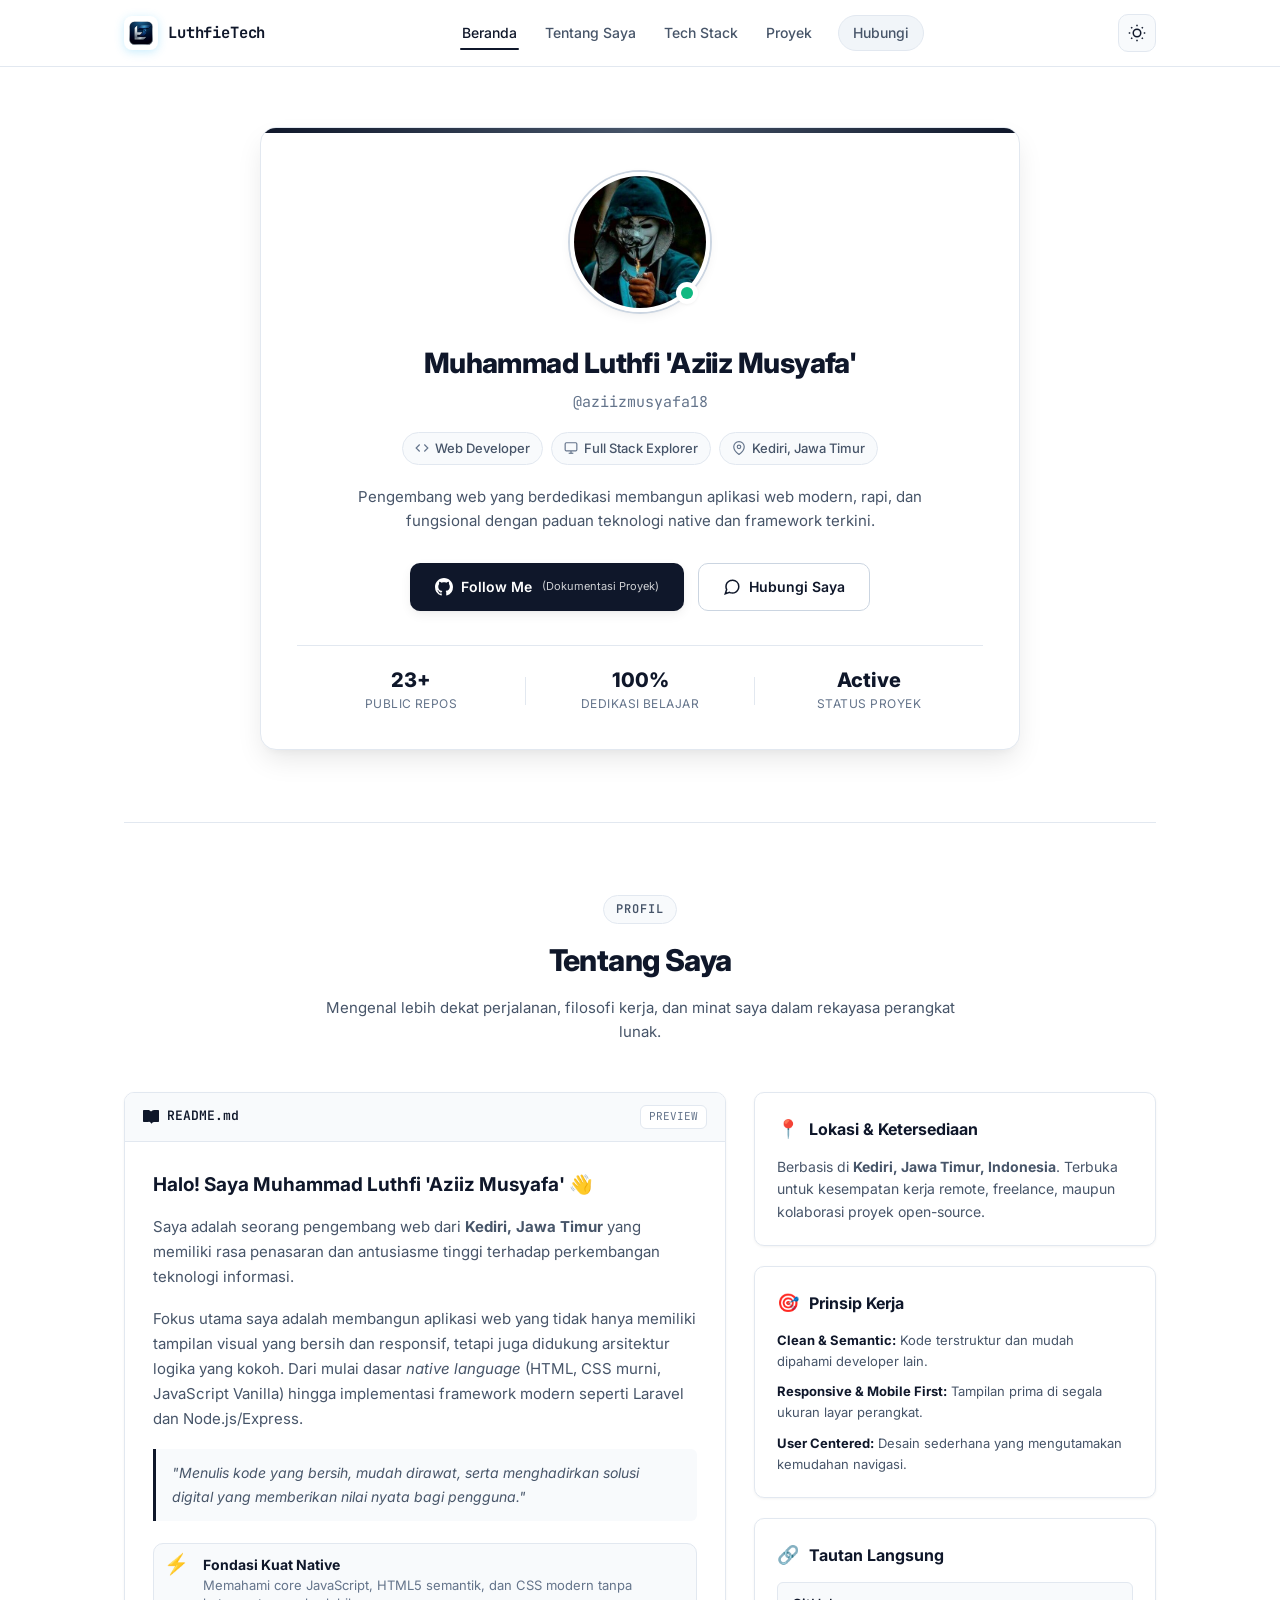
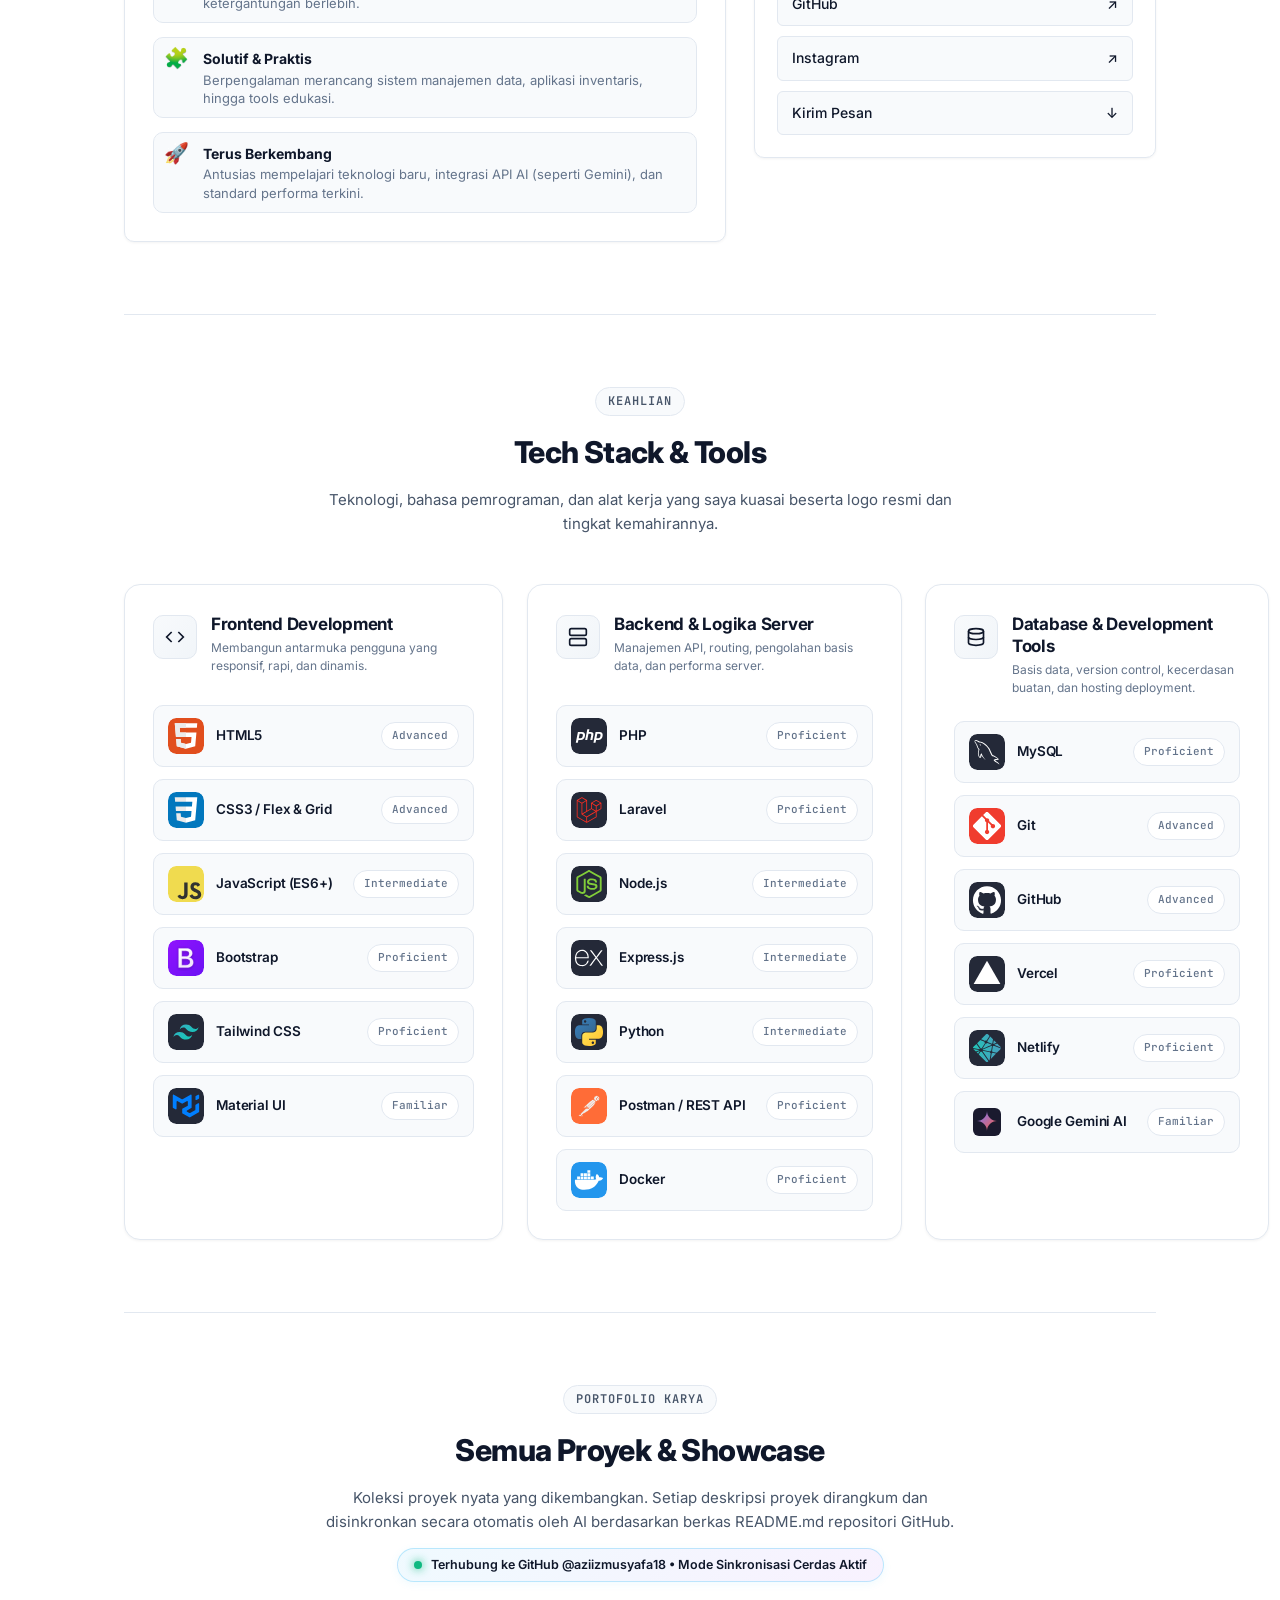
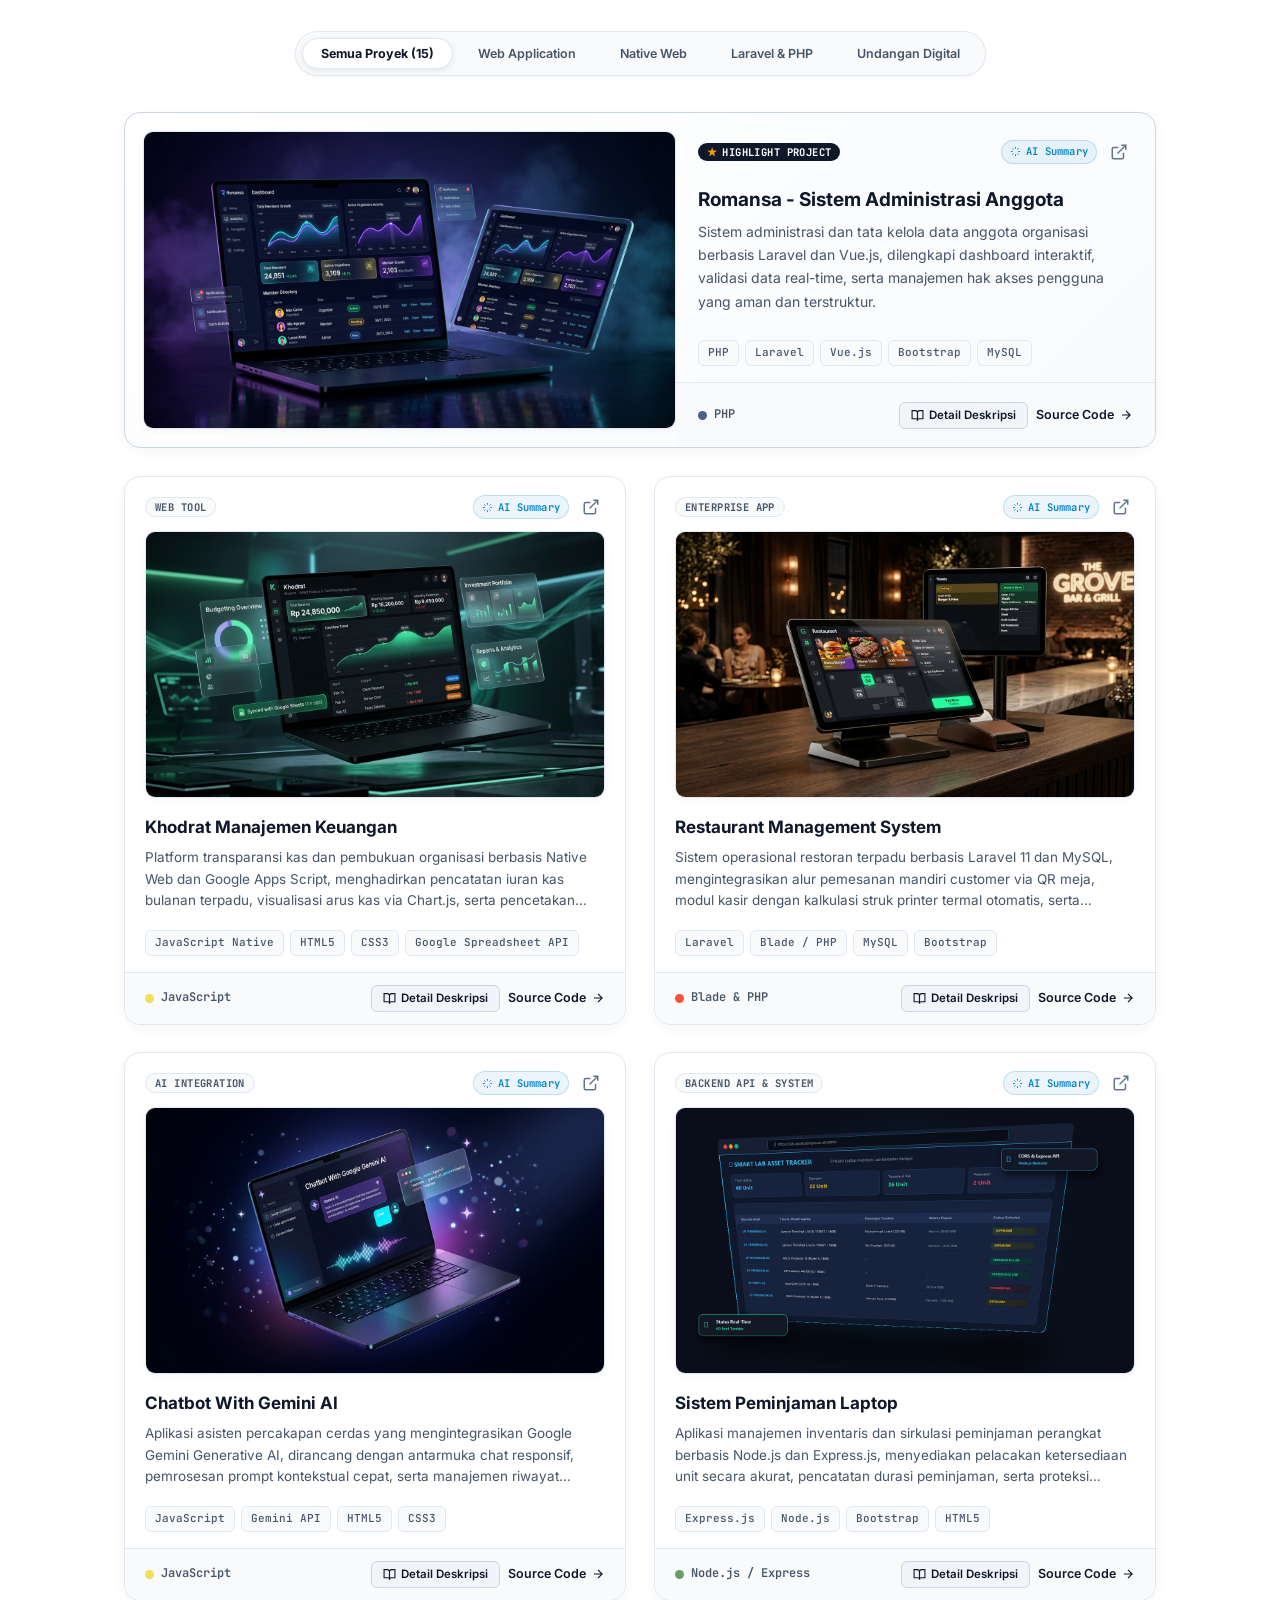
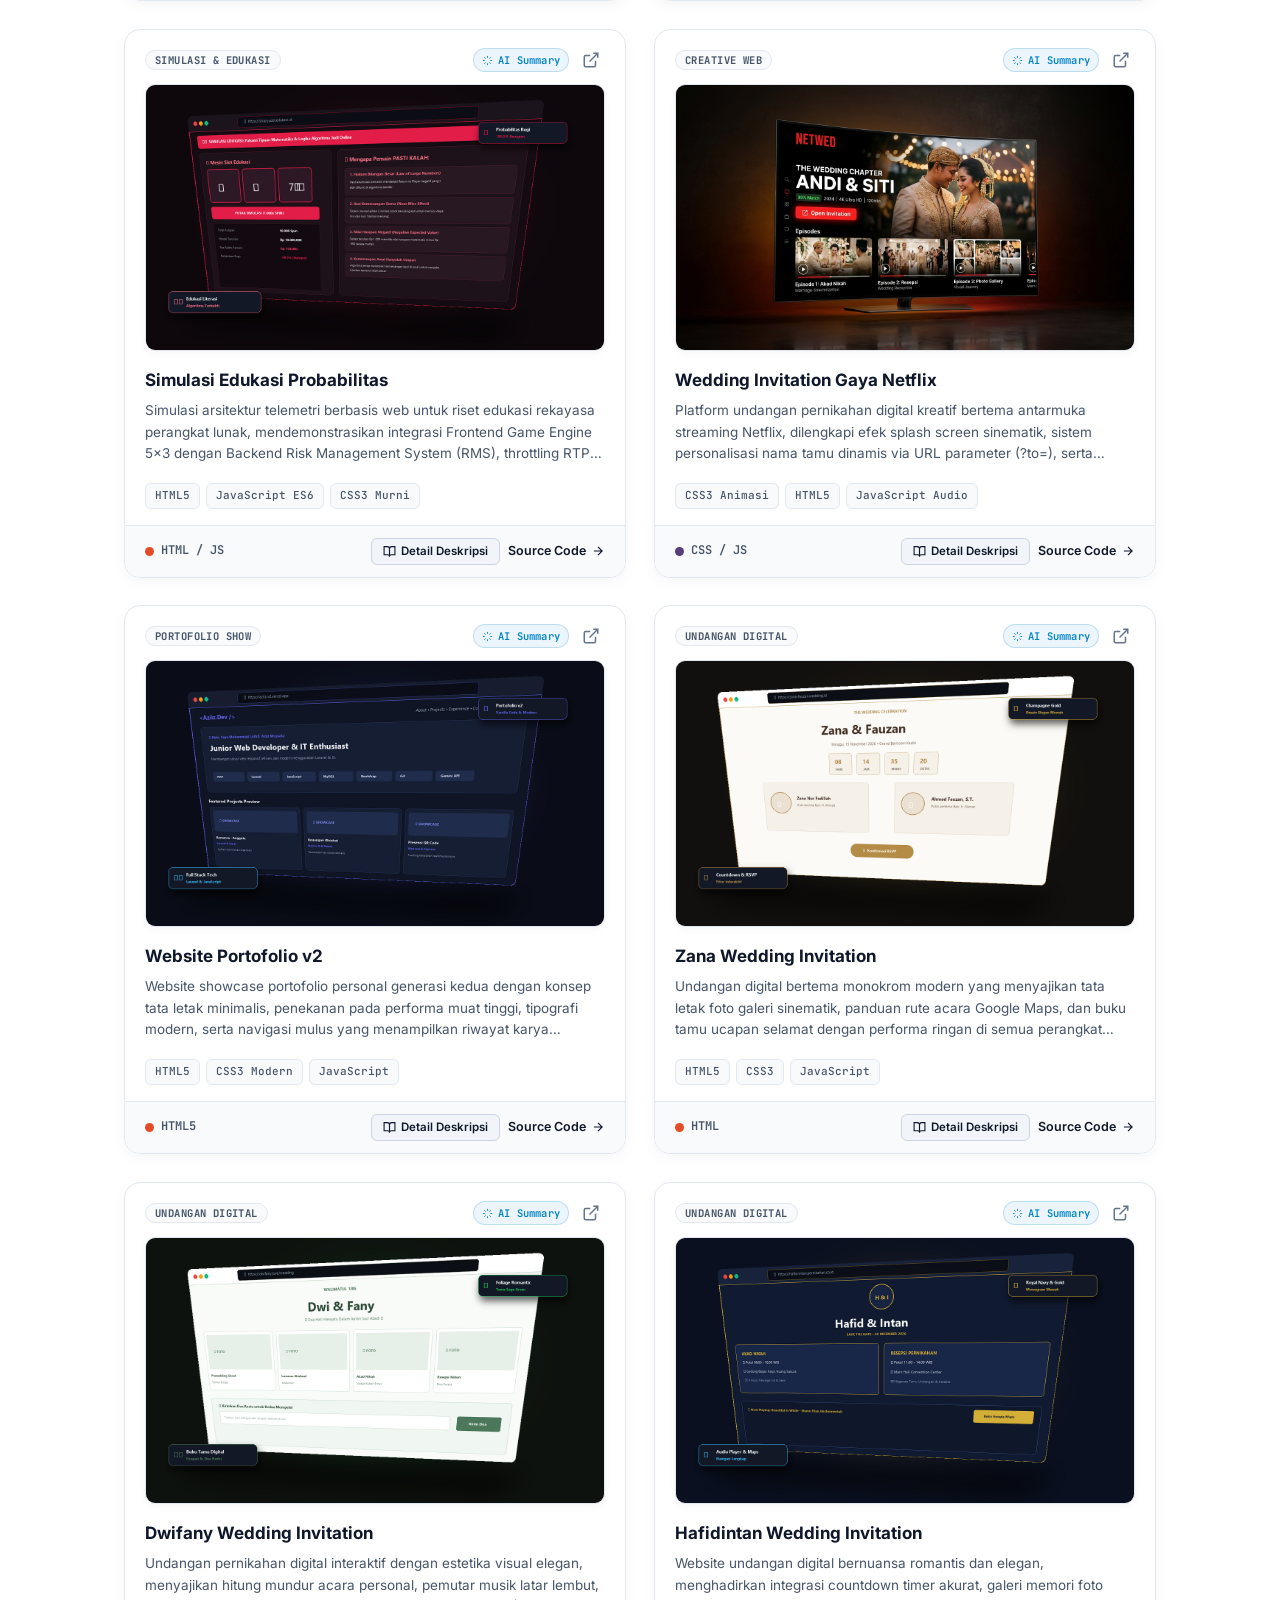
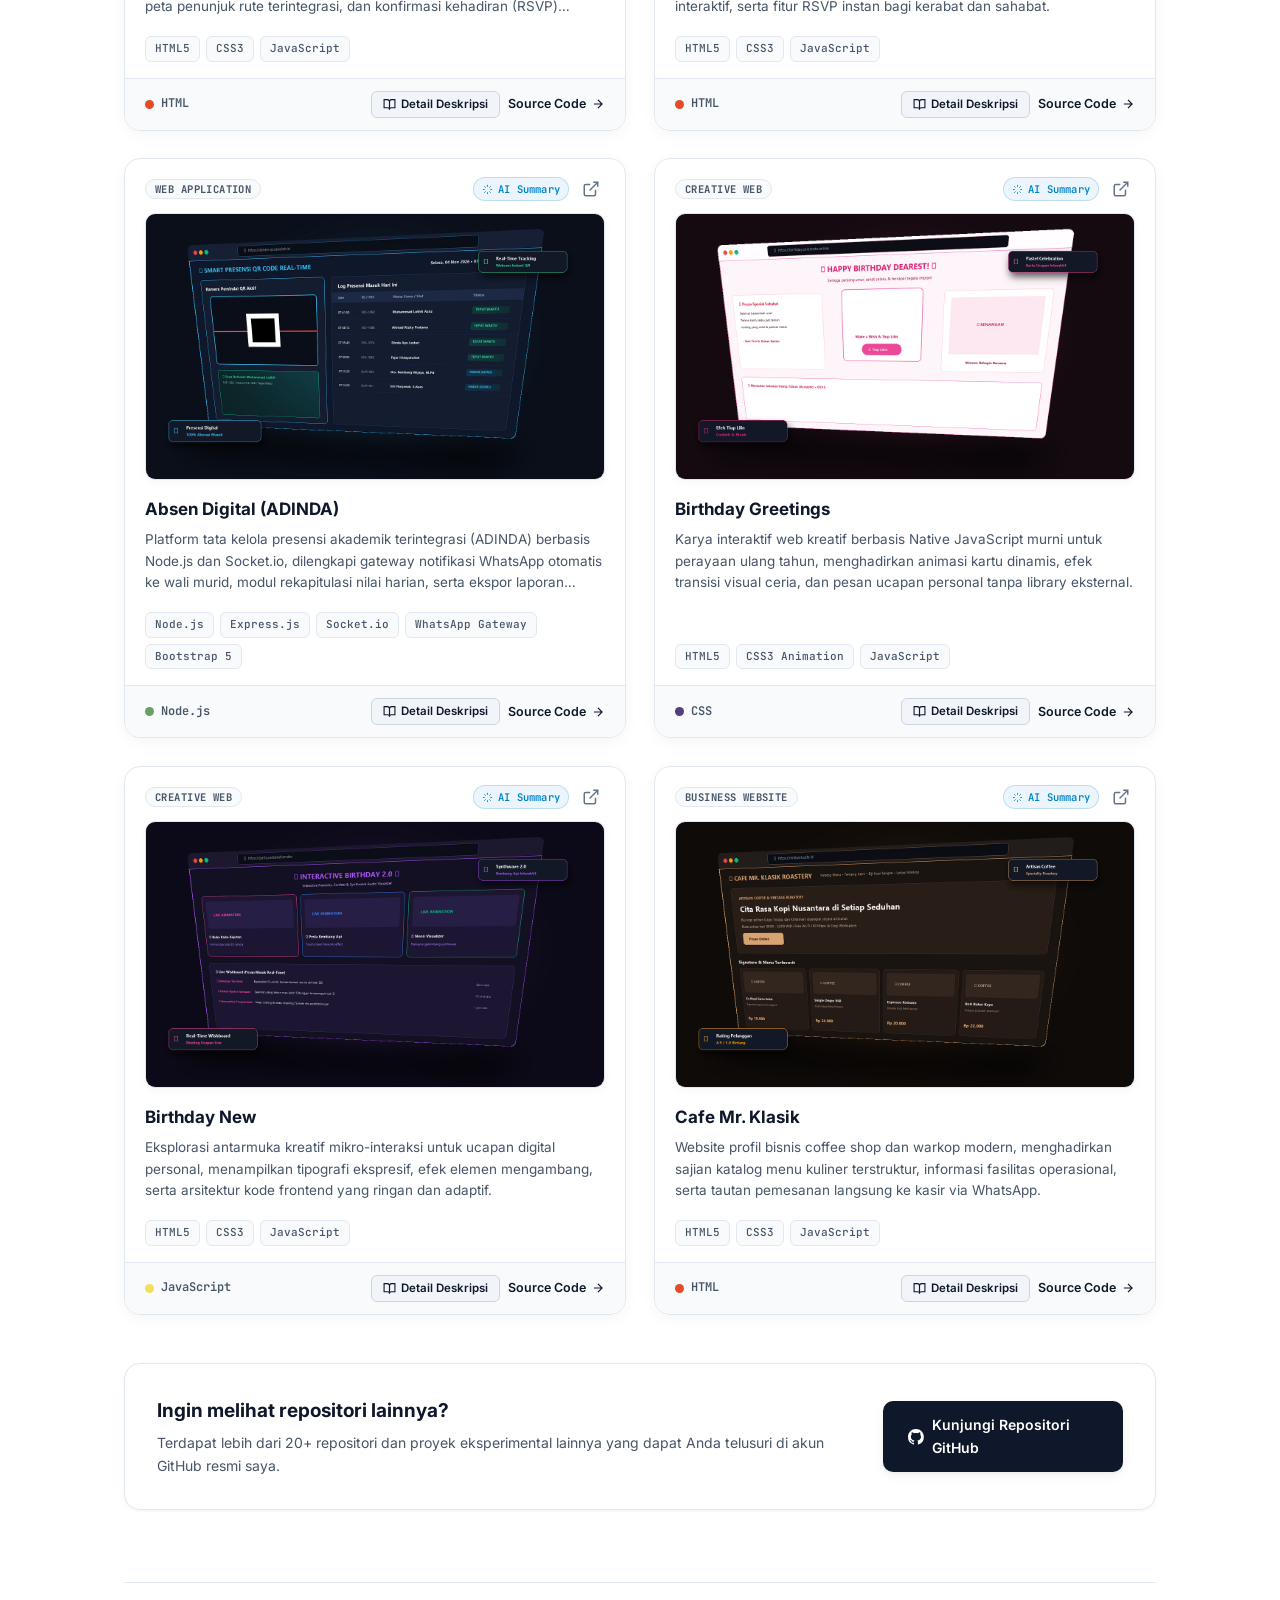
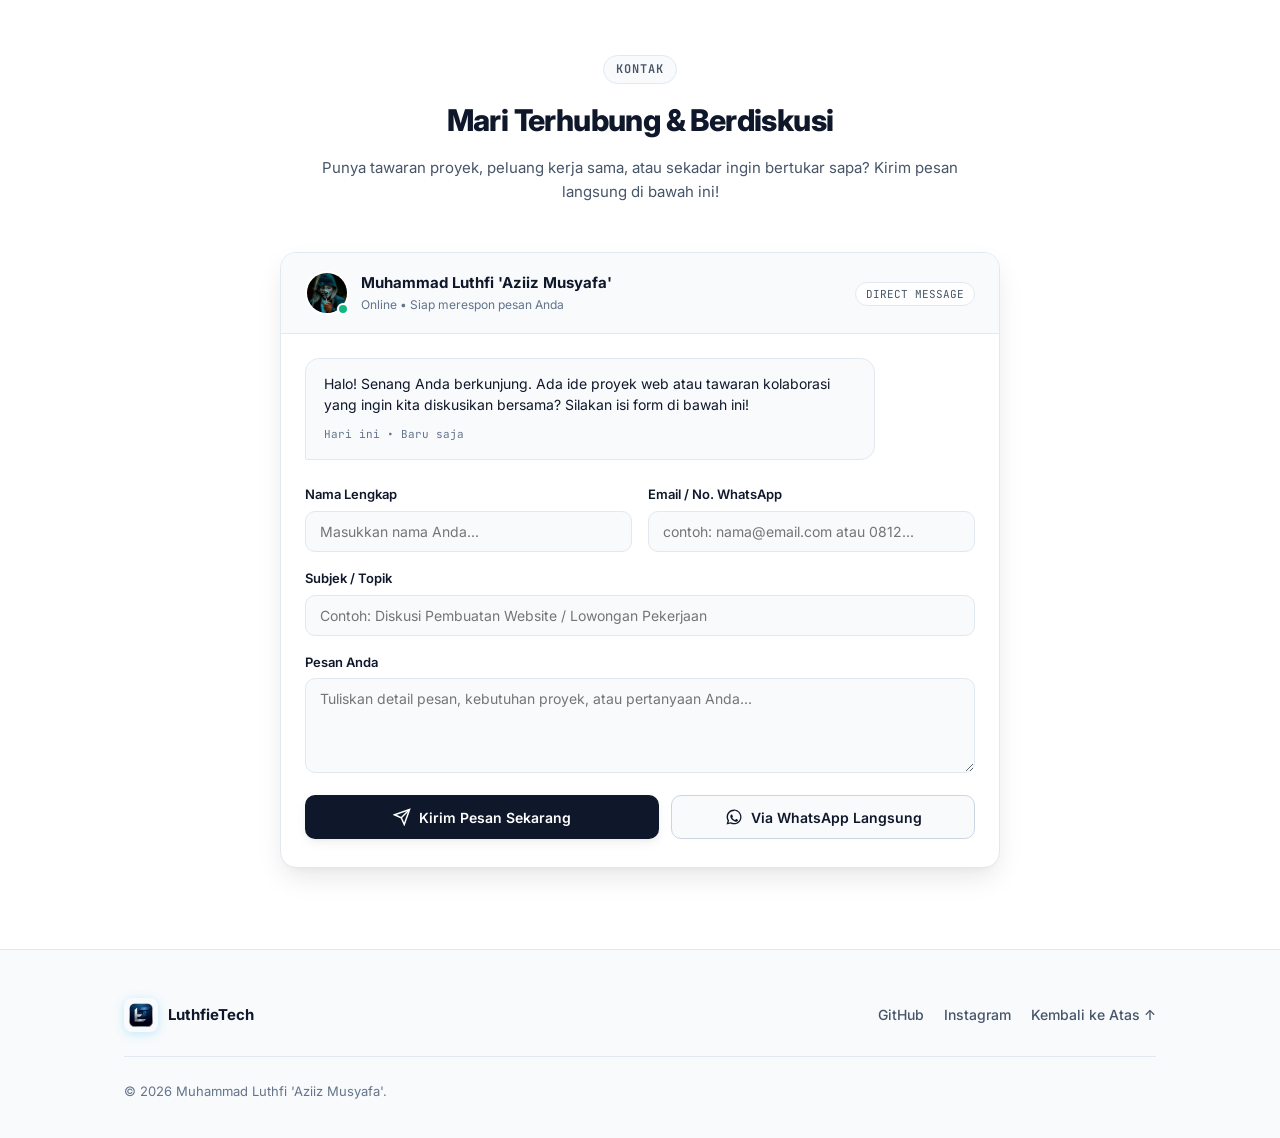
==== commit 2de91031: "feat: Add AI Project Generator and Loader - Implemented ai-generator.js for automatic GitHub project" ====
--- a/index.html
+++ b/index.html
@@ -3,13 +3,20 @@
 <head>
   <meta charset="UTF-8">
   <meta name="viewport" content="width=device-width, initial-scale=1.0">
-  <title>Muhammad Luthfi 'Aziiz Musyafa' | MyPortofolio</title>
+  <title>LuthfieTech | MyPortfolio</title>
   <meta name="description" content="Portofolio resmi Muhammad Luthfi 'Aziiz Musyafa' - Web Developer dengan spesialisasi pengembangan web modern, elegan, dan profesional.">
   <meta name="keywords" content="Muhammad Luthfi Aziiz Musyafa, Web Developer, Frontend, Backend, Laravel, JavaScript, Portofolio">
   <meta name="author" content="Muhammad Luthfi 'Aziiz Musyafa'">
 
-  <!-- Favicon -->
-  <link rel="icon" type="image/jpeg" href="assets/images/profile.jpg">
+  <!-- Favicon & Shortcut Icons -->
+  <link rel="icon" type="image/png" sizes="32x32" href="assets/icons/lt1.png">
+  <link rel="icon" type="image/png" sizes="96x96" href="assets/icons/lt1.png">
+  <link rel="icon" type="image/png" sizes="192x192" href="assets/icons/lt1.png">
+  <link rel="icon" type="image/png" sizes="512x512" href="assets/icons/lt1.png">
+  <link rel="icon" type="image/png" sizes="1024x1024" href="assets/icons/lt1.png">
+  <link rel="shortcut icon" type="image/png" href="assets/icons/lt1.png">
+  <link rel="apple-touch-icon" sizes="180x180" href="assets/icons/lt1.png">
+  <link rel="manifest" href="site.webmanifest">
 
   <!-- Google Fonts: Inter -->
   <link rel="preconnect" href="https://fonts.googleapis.com">
@@ -18,6 +25,7 @@
 
   <!-- Main Stylesheet -->
   <link rel="stylesheet" href="css/style.css?v=1.6">
+  <link rel="stylesheet" href="css/ai-generator.css?v=1.0">
 </head>
 <body data-theme="light">
 
@@ -28,9 +36,7 @@
   <header class="site-header" id="siteHeader">
     <div class="header-container">
       <a href="#hero" class="brand-logo">
-        <svg class="octicon" viewBox="0 0 16 16" width="22" height="22" fill="currentColor">
-          <path d="M8 0c4.42 0 8 3.58 8 8a8.013 8.013 0 0 1-5.45 7.59c-.4.08-.55-.17-.55-.38 0-.27.01-1.13.01-2.2 0-.75-.25-1.23-.54-1.48 1.78-.2 3.65-.88 3.65-3.95 0-.88-.31-1.59-.82-2.15.08-.2.36-1.02-.08-2.12 0 0-.67-.22-2.2.82-.64-.18-1.32-.27-2-.27-.68 0-1.36.09-2 .27-1.53-1.03-2.2-.82-2.2-.82-.44 1.1-.16 1.92-.08 2.12-.51.56-.82 1.28-.82 2.15 0 3.06 1.86 3.75 3.64 3.95-.23.2-.44.55-.51 1.07-.46.21-1.61.55-2.33-.66-.15-.24-.6-.83-1.23-.82-.67.01-.27.38.01.53.34.19.73.9.82 1.13.16.45.68 1.31 2.69.94 0 .67.01 1.3.01 1.49 0 .21-.15.45-.55.38A7.995 7.995 0 0 1 0 8c0-4.42 3.58-8 8-8Z"></path>
-        </svg>
+        <img src="assets/icons/lt1.png" alt="LuthfieTech Logo" width="48" height="48" class="brand-icon">
         <span class="brand-text">LuthfieTech</span>
       </a>
 
@@ -509,7 +515,13 @@
       <div class="section-header reveal-on-scroll">
         <div class="section-tag">Portofolio Karya</div>
         <h2 class="section-title">Semua Proyek & Showcase</h2>
-        <p class="section-subtitle">Koleksi proyek nyata yang dikembangkan. Anda dapat dengan mudah meng-custom atau menambahkan proyek baru.</p>
+        <p class="section-subtitle">Koleksi proyek nyata yang dikembangkan. Setiap deskripsi proyek dirangkum dan disinkronkan secara otomatis oleh AI berdasarkan berkas README.md repositori GitHub.</p>
+        <div class="section-ai-badge">
+          <span class="ai-live-badge" id="aiSyncStatusBadge" title="Otomatis terhubung ke GitHub @aziizmusyafa18 dan meng-generate deskripsi proyek via AI">
+            <span class="ai-pulse-dot"></span>
+            <span id="aiSyncStatusText">Terhubung ke GitHub @aziizmusyafa18 • AI Auto-Sync Aktif</span>
+          </span>
+        </div>
       </div>
 
       <!-- Filter Controls -->
@@ -527,14 +539,20 @@
         <!-- ==========================================
              PROYEK 1: ROMANSA (HIGHLIGHT)
              ========================================== -->
-        <article class="project-card highlight reveal-on-scroll" data-category="laravel web-app">
+        <article class="project-card highlight reveal-on-scroll" data-category="laravel web-app" data-repo="aziizmusyafa18/Romansa">
           <div class="project-card-top">
             <div class="project-type-badge">
               <span class="star-icon">★</span> Highlight Project
             </div>
-            <a href="https://github.com/aziizmusyafa18/Romansa" target="_blank" rel="noopener noreferrer" class="project-ext-link" title="Buka di GitHub">
-              <svg width="18" height="18" viewBox="0 0 24 24" fill="none" stroke="currentColor" stroke-width="2"><path d="M18 13v6a2 2 0 0 1-2 2H5a2 2 0 0 1-2-2V8a2 2 0 0 1 2-2h6"></path><polyline points="15 3 21 3 21 9"></polyline><line x1="10" y1="14" x2="21" y2="3"></line></svg>
-            </a>
+            <div class="project-card-top-right">
+              <span class="ai-summary-tag" title="Deskripsi ini dihasilkan dan disinkronkan oleh AI langsung dari file README.md repositori GitHub">
+                <svg width="11" height="11" viewBox="0 0 24 24" fill="none" stroke="currentColor" stroke-width="2"><path d="M12 2v4m0 12v4M4.93 4.93l2.83 2.83m8.48 8.48l2.83 2.83M2 12h4m12 0h4M4.93 19.07l2.83-2.83m8.48-8.48l2.83-2.83"></path></svg>
+                <span>AI Summary</span>
+              </span>
+              <a href="https://github.com/aziizmusyafa18/Romansa" target="_blank" rel="noopener noreferrer" class="project-ext-link" title="Buka di GitHub">
+                <svg width="18" height="18" viewBox="0 0 24 24" fill="none" stroke="currentColor" stroke-width="2"><path d="M18 13v6a2 2 0 0 1-2 2H5a2 2 0 0 1-2-2V8a2 2 0 0 1 2-2h6"></path><polyline points="15 3 21 3 21 9"></polyline><line x1="10" y1="14" x2="21" y2="3"></line></svg>
+              </a>
+            </div>
           </div>
 
           <!-- Image Showcase - GANTI dengan screenshot Anda -->
@@ -564,7 +582,7 @@
               <a href="https://github.com/aziizmusyafa18/Romansa" target="_blank" rel="noopener noreferrer">Romansa - Sistem Administrasi Anggota</a>
             </h3>
             <p class="project-desc">
-              Aplikasi komprehensif pengelola data anggota dan administrasi organisasi dengan dashboard interaktif, validasi data real-time, dan manajemen hak akses.
+              Sistem administrasi dan tata kelola data anggota organisasi berbasis Laravel dan Vue.js, dilengkapi dashboard interaktif, validasi data real-time, serta manajemen hak akses pengguna yang aman dan terstruktur.
             </p>
             <div class="project-tags">
               <span class="tag tag-php">PHP</span>
@@ -581,6 +599,10 @@
               <span class="lang-name">PHP</span>
             </div>
             <div class="project-links">
+              <button type="button" class="btn-detail-desc" title="Lihat detail deskripsi proyek">
+                <svg width="13" height="13" viewBox="0 0 24 24" fill="none" stroke="currentColor" stroke-width="2"><path d="M2 3h6a4 4 0 0 1 4 4v14a3 3 0 0 0-3-3H2z"></path><path d="M22 3h-6a4 4 0 0 0-4 4v14a3 3 0 0 1 3-3h7z"></path></svg>
+                <span>Detail Deskripsi</span>
+              </button>
               <a href="https://github.com/aziizmusyafa18/Romansa" target="_blank" rel="noopener noreferrer" class="link-btn">
                 <span>Source Code</span>
                 <svg width="14" height="14" viewBox="0 0 24 24" fill="none" stroke="currentColor" stroke-width="2"><path d="M5 12h14M12 5l7 7-7 7"/></svg>
@@ -592,12 +614,18 @@
         <!-- ==========================================
              PROYEK 2: KHODRAT MANAJEMEN KEUANGAN
              ========================================== -->
-        <article class="project-card reveal-on-scroll" data-category="native web-app">
+        <article class="project-card reveal-on-scroll" data-category="native web-app" data-repo="aziizmusyafa18/khodrat-manajemen-keuangan">
           <div class="project-card-top">
             <div class="project-type-badge normal">Web Tool</div>
-            <a href="https://github.com/aziizmusyafa18/khodrat-manajemen-keuangan" target="_blank" rel="noopener noreferrer" class="project-ext-link" title="Buka di GitHub">
-              <svg width="18" height="18" viewBox="0 0 24 24" fill="none" stroke="currentColor" stroke-width="2"><path d="M18 13v6a2 2 0 0 1-2 2H5a2 2 0 0 1-2-2V8a2 2 0 0 1 2-2h6"></path><polyline points="15 3 21 3 21 9"></polyline><line x1="10" y1="14" x2="21" y2="3"></line></svg>
-            </a>
+            <div class="project-card-top-right">
+              <span class="ai-summary-tag" title="Deskripsi ini dihasilkan dan disinkronkan oleh AI langsung dari file README.md repositori GitHub">
+                <svg width="11" height="11" viewBox="0 0 24 24" fill="none" stroke="currentColor" stroke-width="2"><path d="M12 2v4m0 12v4M4.93 4.93l2.83 2.83m8.48 8.48l2.83 2.83M2 12h4m12 0h4M4.93 19.07l2.83-2.83m8.48-8.48l2.83-2.83"></path></svg>
+                <span>AI Summary</span>
+              </span>
+              <a href="https://github.com/aziizmusyafa18/khodrat-manajemen-keuangan" target="_blank" rel="noopener noreferrer" class="project-ext-link" title="Buka di GitHub">
+                <svg width="18" height="18" viewBox="0 0 24 24" fill="none" stroke="currentColor" stroke-width="2"><path d="M18 13v6a2 2 0 0 1-2 2H5a2 2 0 0 1-2-2V8a2 2 0 0 1 2-2h6"></path><polyline points="15 3 21 3 21 9"></polyline><line x1="10" y1="14" x2="21" y2="3"></line></svg>
+              </a>
+            </div>
           </div>
 
           <!-- Image Showcase - Khodrat -->
@@ -626,7 +654,7 @@
               <a href="https://github.com/aziizmusyafa18/khodrat-manajemen-keuangan" target="_blank" rel="noopener noreferrer">Khodrat Manajemen Keuangan</a>
             </h3>
             <p class="project-desc">
-              Aplikasi pengelola keuangan berbasis native language yang terintegrasi secara otomatis dengan spreadsheet untuk pembukuan kas masuk dan keluar.
+              Platform transparansi kas dan pembukuan organisasi berbasis Native Web dan Google Apps Script, menghadirkan pencatatan iuran kas bulanan terpadu, visualisasi arus kas via Chart.js, serta pencetakan laporan otomatis tanpa server database terpisah.
             </p>
             <div class="project-tags">
               <span class="tag tag-js">JavaScript Native</span>
@@ -642,6 +670,10 @@
               <span class="lang-name">JavaScript</span>
             </div>
             <div class="project-links">
+              <button type="button" class="btn-detail-desc" title="Lihat detail deskripsi proyek">
+                <svg width="13" height="13" viewBox="0 0 24 24" fill="none" stroke="currentColor" stroke-width="2"><path d="M2 3h6a4 4 0 0 1 4 4v14a3 3 0 0 0-3-3H2z"></path><path d="M22 3h-6a4 4 0 0 0-4 4v14a3 3 0 0 1 3-3h7z"></path></svg>
+                <span>Detail Deskripsi</span>
+              </button>
               <a href="https://github.com/aziizmusyafa18/khodrat-manajemen-keuangan" target="_blank" rel="noopener noreferrer" class="link-btn">
                 <span>Source Code</span>
                 <svg width="14" height="14" viewBox="0 0 24 24" fill="none" stroke="currentColor" stroke-width="2"><path d="M5 12h14M12 5l7 7-7 7"/></svg>
@@ -653,12 +685,18 @@
         <!-- ==========================================
              PROYEK 3: RESTAURANT MANAGEMENT SYSTEM
              ========================================== -->
-        <article class="project-card reveal-on-scroll" data-category="laravel web-app">
+        <article class="project-card reveal-on-scroll" data-category="laravel web-app" data-repo="aziizmusyafa18/restaurant-management-system">
           <div class="project-card-top">
             <div class="project-type-badge normal">Enterprise App</div>
-            <a href="https://github.com/aziizmusyafa18/restaurant-management-system" target="_blank" rel="noopener noreferrer" class="project-ext-link" title="Buka di GitHub">
-              <svg width="18" height="18" viewBox="0 0 24 24" fill="none" stroke="currentColor" stroke-width="2"><path d="M18 13v6a2 2 0 0 1-2 2H5a2 2 0 0 1-2-2V8a2 2 0 0 1 2-2h6"></path><polyline points="15 3 21 3 21 9"></polyline><line x1="10" y1="14" x2="21" y2="3"></line></svg>
-            </a>
+            <div class="project-card-top-right">
+              <span class="ai-summary-tag" title="Deskripsi ini dihasilkan dan disinkronkan oleh AI langsung dari file README.md repositori GitHub">
+                <svg width="11" height="11" viewBox="0 0 24 24" fill="none" stroke="currentColor" stroke-width="2"><path d="M12 2v4m0 12v4M4.93 4.93l2.83 2.83m8.48 8.48l2.83 2.83M2 12h4m12 0h4M4.93 19.07l2.83-2.83m8.48-8.48l2.83-2.83"></path></svg>
+                <span>AI Summary</span>
+              </span>
+              <a href="https://github.com/aziizmusyafa18/restaurant-management-system" target="_blank" rel="noopener noreferrer" class="project-ext-link" title="Buka di GitHub">
+                <svg width="18" height="18" viewBox="0 0 24 24" fill="none" stroke="currentColor" stroke-width="2"><path d="M18 13v6a2 2 0 0 1-2 2H5a2 2 0 0 1-2-2V8a2 2 0 0 1 2-2h6"></path><polyline points="15 3 21 3 21 9"></polyline><line x1="10" y1="14" x2="21" y2="3"></line></svg>
+              </a>
+            </div>
           </div>
 
           <!-- Image Showcase - Restaurant -->
@@ -687,7 +725,7 @@
               <a href="https://github.com/aziizmusyafa18/restaurant-management-system" target="_blank" rel="noopener noreferrer">Restaurant Management System</a>
             </h3>
             <p class="project-desc">
-              Sistem manajemen operasional restoran lengkap berbasis Laravel, mengelola daftar menu, antrian pesanan dapur, kasir, dan laporan penjualan berkala.
+              Sistem operasional restoran terpadu berbasis Laravel 11 dan MySQL, mengintegrasikan alur pemesanan mandiri customer via QR meja, modul kasir dengan kalkulasi struk printer termal otomatis, serta dashboard analitik penjualan multi-role.
             </p>
             <div class="project-tags">
               <span class="tag tag-laravel">Laravel</span>
@@ -703,6 +741,10 @@
               <span class="lang-name">Blade & PHP</span>
             </div>
             <div class="project-links">
+              <button type="button" class="btn-detail-desc" title="Lihat detail deskripsi proyek">
+                <svg width="13" height="13" viewBox="0 0 24 24" fill="none" stroke="currentColor" stroke-width="2"><path d="M2 3h6a4 4 0 0 1 4 4v14a3 3 0 0 0-3-3H2z"></path><path d="M22 3h-6a4 4 0 0 0-4 4v14a3 3 0 0 1 3-3h7z"></path></svg>
+                <span>Detail Deskripsi</span>
+              </button>
               <a href="https://github.com/aziizmusyafa18/restaurant-management-system" target="_blank" rel="noopener noreferrer" class="link-btn">
                 <span>Source Code</span>
                 <svg width="14" height="14" viewBox="0 0 24 24" fill="none" stroke="currentColor" stroke-width="2"><path d="M5 12h14M12 5l7 7-7 7"/></svg>
@@ -714,12 +756,18 @@
         <!-- ==========================================
              PROYEK 4: CHATBOT WITH GEMINI
              ========================================== -->
-        <article class="project-card reveal-on-scroll" data-category="web-app native">
+        <article class="project-card reveal-on-scroll" data-category="web-app native" data-repo="aziizmusyafa18/chatbot-with-gemini">
           <div class="project-card-top">
             <div class="project-type-badge normal">AI Integration</div>
-            <a href="https://github.com/aziizmusyafa18/chatbot-with-gemini" target="_blank" rel="noopener noreferrer" class="project-ext-link" title="Buka di GitHub">
-              <svg width="18" height="18" viewBox="0 0 24 24" fill="none" stroke="currentColor" stroke-width="2"><path d="M18 13v6a2 2 0 0 1-2 2H5a2 2 0 0 1-2-2V8a2 2 0 0 1 2-2h6"></path><polyline points="15 3 21 3 21 9"></polyline><line x1="10" y1="14" x2="21" y2="3"></line></svg>
-            </a>
+            <div class="project-card-top-right">
+              <span class="ai-summary-tag" title="Deskripsi ini dihasilkan dan disinkronkan oleh AI langsung dari file README.md repositori GitHub">
+                <svg width="11" height="11" viewBox="0 0 24 24" fill="none" stroke="currentColor" stroke-width="2"><path d="M12 2v4m0 12v4M4.93 4.93l2.83 2.83m8.48 8.48l2.83 2.83M2 12h4m12 0h4M4.93 19.07l2.83-2.83m8.48-8.48l2.83-2.83"></path></svg>
+                <span>AI Summary</span>
+              </span>
+              <a href="https://github.com/aziizmusyafa18/chatbot-with-gemini" target="_blank" rel="noopener noreferrer" class="project-ext-link" title="Buka di GitHub">
+                <svg width="18" height="18" viewBox="0 0 24 24" fill="none" stroke="currentColor" stroke-width="2"><path d="M18 13v6a2 2 0 0 1-2 2H5a2 2 0 0 1-2-2V8a2 2 0 0 1 2-2h6"></path><polyline points="15 3 21 3 21 9"></polyline><line x1="10" y1="14" x2="21" y2="3"></line></svg>
+              </a>
+            </div>
           </div>
 
           <!-- Image Showcase - Chatbot Gemini -->
@@ -748,7 +796,7 @@
               <a href="https://github.com/aziizmusyafa18/chatbot-with-gemini" target="_blank" rel="noopener noreferrer">Chatbot With Gemini AI</a>
             </h3>
             <p class="project-desc">
-              Aplikasi obrolan pintar berbasis kecerdasan buatan dengan integrasi Google Gemini API, menyediakan respon interaktif, natural, dan cepat.
+              Aplikasi asisten percakapan cerdas yang mengintegrasikan Google Gemini Generative AI, dirancang dengan antarmuka chat responsif, pemrosesan prompt kontekstual cepat, serta manajemen riwayat percakapan yang adaptif.
             </p>
             <div class="project-tags">
               <span class="tag tag-js">JavaScript</span>
@@ -764,6 +812,10 @@
               <span class="lang-name">JavaScript</span>
             </div>
             <div class="project-links">
+              <button type="button" class="btn-detail-desc" title="Lihat detail deskripsi proyek">
+                <svg width="13" height="13" viewBox="0 0 24 24" fill="none" stroke="currentColor" stroke-width="2"><path d="M2 3h6a4 4 0 0 1 4 4v14a3 3 0 0 0-3-3H2z"></path><path d="M22 3h-6a4 4 0 0 0-4 4v14a3 3 0 0 1 3-3h7z"></path></svg>
+                <span>Detail Deskripsi</span>
+              </button>
               <a href="https://github.com/aziizmusyafa18/chatbot-with-gemini" target="_blank" rel="noopener noreferrer" class="link-btn">
                 <span>Source Code</span>
                 <svg width="14" height="14" viewBox="0 0 24 24" fill="none" stroke="currentColor" stroke-width="2"><path d="M5 12h14M12 5l7 7-7 7"/></svg>
@@ -775,12 +827,18 @@
         <!-- ==========================================
              PROYEK 5: SISTEM PEMINJAMAN LAPTOP
              ========================================== -->
-        <article class="project-card reveal-on-scroll" data-category="web-app">
+        <article class="project-card reveal-on-scroll" data-category="web-app" data-repo="aziizmusyafa18/sistem-peminjaman">
           <div class="project-card-top">
             <div class="project-type-badge normal">Backend API & System</div>
-            <a href="https://github.com/aziizmusyafa18/sistem-peminjaman" target="_blank" rel="noopener noreferrer" class="project-ext-link" title="Buka di GitHub">
-              <svg width="18" height="18" viewBox="0 0 24 24" fill="none" stroke="currentColor" stroke-width="2"><path d="M18 13v6a2 2 0 0 1-2 2H5a2 2 0 0 1-2-2V8a2 2 0 0 1 2-2h6"></path><polyline points="15 3 21 3 21 9"></polyline><line x1="10" y1="14" x2="21" y2="3"></line></svg>
-            </a>
+            <div class="project-card-top-right">
+              <span class="ai-summary-tag" title="Deskripsi ini dihasilkan dan disinkronkan oleh AI langsung dari file README.md repositori GitHub">
+                <svg width="11" height="11" viewBox="0 0 24 24" fill="none" stroke="currentColor" stroke-width="2"><path d="M12 2v4m0 12v4M4.93 4.93l2.83 2.83m8.48 8.48l2.83 2.83M2 12h4m12 0h4M4.93 19.07l2.83-2.83m8.48-8.48l2.83-2.83"></path></svg>
+                <span>AI Summary</span>
+              </span>
+              <a href="https://github.com/aziizmusyafa18/sistem-peminjaman" target="_blank" rel="noopener noreferrer" class="project-ext-link" title="Buka di GitHub">
+                <svg width="18" height="18" viewBox="0 0 24 24" fill="none" stroke="currentColor" stroke-width="2"><path d="M18 13v6a2 2 0 0 1-2 2H5a2 2 0 0 1-2-2V8a2 2 0 0 1 2-2h6"></path><polyline points="15 3 21 3 21 9"></polyline><line x1="10" y1="14" x2="21" y2="3"></line></svg>
+              </a>
+            </div>
           </div>
 
           <!-- Image Showcase - Sistem Peminjaman -->
@@ -809,7 +867,7 @@
               <a href="https://github.com/aziizmusyafa18/sistem-peminjaman" target="_blank" rel="noopener noreferrer">Sistem Peminjaman Laptop</a>
             </h3>
             <p class="project-desc">
-              Sistem pencatatan dan sirkulasi peminjaman aset laptop kampus/sekolah menggunakan backend Express.js, konfigurasi CORS, dan antarmuka Bootstrap.
+              Aplikasi manajemen inventaris dan sirkulasi peminjaman perangkat berbasis Node.js dan Express.js, menyediakan pelacakan ketersediaan unit secara akurat, pencatatan durasi peminjaman, serta proteksi RESTful API dengan konfigurasi CORS yang aman.
             </p>
             <div class="project-tags">
               <span class="tag">Express.js</span>
@@ -825,6 +883,10 @@
               <span class="lang-name">Node.js / Express</span>
             </div>
             <div class="project-links">
+              <button type="button" class="btn-detail-desc" title="Lihat detail deskripsi proyek">
+                <svg width="13" height="13" viewBox="0 0 24 24" fill="none" stroke="currentColor" stroke-width="2"><path d="M2 3h6a4 4 0 0 1 4 4v14a3 3 0 0 0-3-3H2z"></path><path d="M22 3h-6a4 4 0 0 0-4 4v14a3 3 0 0 1 3-3h7z"></path></svg>
+                <span>Detail Deskripsi</span>
+              </button>
               <a href="https://github.com/aziizmusyafa18/sistem-peminjaman" target="_blank" rel="noopener noreferrer" class="link-btn">
                 <span>Source Code</span>
                 <svg width="14" height="14" viewBox="0 0 24 24" fill="none" stroke="currentColor" stroke-width="2"><path d="M5 12h14M12 5l7 7-7 7"/></svg>
@@ -836,12 +898,18 @@
         <!-- ==========================================
              PROYEK 6: JUDOL SIMULATION (EDUKASI)
              ========================================== -->
-        <article class="project-card reveal-on-scroll" data-category="native">
+        <article class="project-card reveal-on-scroll" data-category="native" data-repo="aziizmusyafa18/judol-simulation">
           <div class="project-card-top">
             <div class="project-type-badge normal">Simulasi & Edukasi</div>
-            <a href="https://github.com/aziizmusyafa18/judol-simulation" target="_blank" rel="noopener noreferrer" class="project-ext-link" title="Buka di GitHub">
-              <svg width="18" height="18" viewBox="0 0 24 24" fill="none" stroke="currentColor" stroke-width="2"><path d="M18 13v6a2 2 0 0 1-2 2H5a2 2 0 0 1-2-2V8a2 2 0 0 1 2-2h6"></path><polyline points="15 3 21 3 21 9"></polyline><line x1="10" y1="14" x2="21" y2="3"></line></svg>
-            </a>
+            <div class="project-card-top-right">
+              <span class="ai-summary-tag" title="Deskripsi ini dihasilkan dan disinkronkan oleh AI langsung dari file README.md repositori GitHub">
+                <svg width="11" height="11" viewBox="0 0 24 24" fill="none" stroke="currentColor" stroke-width="2"><path d="M12 2v4m0 12v4M4.93 4.93l2.83 2.83m8.48 8.48l2.83 2.83M2 12h4m12 0h4M4.93 19.07l2.83-2.83m8.48-8.48l2.83-2.83"></path></svg>
+                <span>AI Summary</span>
+              </span>
+              <a href="https://github.com/aziizmusyafa18/judol-simulation" target="_blank" rel="noopener noreferrer" class="project-ext-link" title="Buka di GitHub">
+                <svg width="18" height="18" viewBox="0 0 24 24" fill="none" stroke="currentColor" stroke-width="2"><path d="M18 13v6a2 2 0 0 1-2 2H5a2 2 0 0 1-2-2V8a2 2 0 0 1 2-2h6"></path><polyline points="15 3 21 3 21 9"></polyline><line x1="10" y1="14" x2="21" y2="3"></line></svg>
+              </a>
+            </div>
           </div>
 
           <!-- Image Showcase - Judol Simulation -->
@@ -870,7 +938,7 @@
               <a href="https://github.com/aziizmusyafa18/judol-simulation" target="_blank" rel="noopener noreferrer">Simulasi Edukasi Probabilitas</a>
             </h3>
             <p class="project-desc">
-              Aplikasi simulasi yang dirancang khusus untuk sarana edukasi literasi digital, memperlihatkan logika algoritma kerugian matematika di balik judi online.
+              Simulasi arsitektur telemetri berbasis web untuk riset edukasi rekayasa perangkat lunak, mendemonstrasikan integrasi Frontend Game Engine 5x3 dengan Backend Risk Management System (RMS), throttling RTP dinamis, dan analisis manipulasi kognitif bandar.
             </p>
             <div class="project-tags">
               <span class="tag tag-html">HTML5</span>
@@ -885,6 +953,10 @@
               <span class="lang-name">HTML / JS</span>
             </div>
             <div class="project-links">
+              <button type="button" class="btn-detail-desc" title="Lihat detail deskripsi proyek">
+                <svg width="13" height="13" viewBox="0 0 24 24" fill="none" stroke="currentColor" stroke-width="2"><path d="M2 3h6a4 4 0 0 1 4 4v14a3 3 0 0 0-3-3H2z"></path><path d="M22 3h-6a4 4 0 0 0-4 4v14a3 3 0 0 1 3-3h7z"></path></svg>
+                <span>Detail Deskripsi</span>
+              </button>
               <a href="https://github.com/aziizmusyafa18/judol-simulation" target="_blank" rel="noopener noreferrer" class="link-btn">
                 <span>Source Code</span>
                 <svg width="14" height="14" viewBox="0 0 24 24" fill="none" stroke="currentColor" stroke-width="2"><path d="M5 12h14M12 5l7 7-7 7"/></svg>
@@ -896,12 +968,18 @@
         <!-- ==========================================
              PROYEK 7: WEDDING NETFLIX
              ========================================== -->
-        <article class="project-card reveal-on-scroll" data-category="native digital-invitation">
+        <article class="project-card reveal-on-scroll" data-category="native digital-invitation" data-repo="aziizmusyafa18/wedding-netflix">
           <div class="project-card-top">
             <div class="project-type-badge normal">Creative Web</div>
-            <a href="https://github.com/aziizmusyafa18/wedding-netflix" target="_blank" rel="noopener noreferrer" class="project-ext-link" title="Buka di GitHub">
-              <svg width="18" height="18" viewBox="0 0 24 24" fill="none" stroke="currentColor" stroke-width="2"><path d="M18 13v6a2 2 0 0 1-2 2H5a2 2 0 0 1-2-2V8a2 2 0 0 1 2-2h6"></path><polyline points="15 3 21 3 21 9"></polyline><line x1="10" y1="14" x2="21" y2="3"></line></svg>
-            </a>
+            <div class="project-card-top-right">
+              <span class="ai-summary-tag" title="Deskripsi ini dihasilkan dan disinkronkan oleh AI langsung dari file README.md repositori GitHub">
+                <svg width="11" height="11" viewBox="0 0 24 24" fill="none" stroke="currentColor" stroke-width="2"><path d="M12 2v4m0 12v4M4.93 4.93l2.83 2.83m8.48 8.48l2.83 2.83M2 12h4m12 0h4M4.93 19.07l2.83-2.83m8.48-8.48l2.83-2.83"></path></svg>
+                <span>AI Summary</span>
+              </span>
+              <a href="https://github.com/aziizmusyafa18/wedding-netflix" target="_blank" rel="noopener noreferrer" class="project-ext-link" title="Buka di GitHub">
+                <svg width="18" height="18" viewBox="0 0 24 24" fill="none" stroke="currentColor" stroke-width="2"><path d="M18 13v6a2 2 0 0 1-2 2H5a2 2 0 0 1-2-2V8a2 2 0 0 1 2-2h6"></path><polyline points="15 3 21 3 21 9"></polyline><line x1="10" y1="14" x2="21" y2="3"></line></svg>
+              </a>
+            </div>
           </div>
 
           <!-- Image Showcase - Wedding Netflix -->
@@ -930,7 +1008,7 @@
               <a href="https://github.com/aziizmusyafa18/wedding-netflix" target="_blank" rel="noopener noreferrer">Wedding Invitation Gaya Netflix</a>
             </h3>
             <p class="project-desc">
-              Desain undangan digital interaktif yang mengadaptasi antarmuka streaming Netflix dengan navigasi profil, pemutar musik, dan hitung mundur acara.
+              Platform undangan pernikahan digital kreatif bertema antarmuka streaming Netflix, dilengkapi efek splash screen sinematik, sistem personalisasi nama tamu dinamis via URL parameter (?to=), serta integrasi formulir RSVP langsung ke Google Sheets.
             </p>
             <div class="project-tags">
               <span class="tag tag-css">CSS3 Animasi</span>
@@ -945,6 +1023,10 @@
               <span class="lang-name">CSS / JS</span>
             </div>
             <div class="project-links">
+              <button type="button" class="btn-detail-desc" title="Lihat detail deskripsi proyek">
+                <svg width="13" height="13" viewBox="0 0 24 24" fill="none" stroke="currentColor" stroke-width="2"><path d="M2 3h6a4 4 0 0 1 4 4v14a3 3 0 0 0-3-3H2z"></path><path d="M22 3h-6a4 4 0 0 0-4 4v14a3 3 0 0 1 3-3h7z"></path></svg>
+                <span>Detail Deskripsi</span>
+              </button>
               <a href="https://github.com/aziizmusyafa18/wedding-netflix" target="_blank" rel="noopener noreferrer" class="link-btn">
                 <span>Source Code</span>
                 <svg width="14" height="14" viewBox="0 0 24 24" fill="none" stroke="currentColor" stroke-width="2"><path d="M5 12h14M12 5l7 7-7 7"/></svg>
@@ -956,12 +1038,18 @@
         <!-- ==========================================
              PROYEK 8: PORTOFOLIO V2
              ========================================== -->
-        <article class="project-card reveal-on-scroll" data-category="native">
+        <article class="project-card reveal-on-scroll" data-category="native" data-repo="aziizmusyafa18/portofolio-v2">
           <div class="project-card-top">
             <div class="project-type-badge normal">Portofolio Show</div>
-            <a href="https://github.com/aziizmusyafa18/portofolio-v2" target="_blank" rel="noopener noreferrer" class="project-ext-link" title="Buka di GitHub">
-              <svg width="18" height="18" viewBox="0 0 24 24" fill="none" stroke="currentColor" stroke-width="2"><path d="M18 13v6a2 2 0 0 1-2 2H5a2 2 0 0 1-2-2V8a2 2 0 0 1 2-2h6"></path><polyline points="15 3 21 3 21 9"></polyline><line x1="10" y1="14" x2="21" y2="3"></line></svg>
-            </a>
+            <div class="project-card-top-right">
+              <span class="ai-summary-tag" title="Deskripsi ini dihasilkan dan disinkronkan oleh AI langsung dari file README.md repositori GitHub">
+                <svg width="11" height="11" viewBox="0 0 24 24" fill="none" stroke="currentColor" stroke-width="2"><path d="M12 2v4m0 12v4M4.93 4.93l2.83 2.83m8.48 8.48l2.83 2.83M2 12h4m12 0h4M4.93 19.07l2.83-2.83m8.48-8.48l2.83-2.83"></path></svg>
+                <span>AI Summary</span>
+              </span>
+              <a href="https://github.com/aziizmusyafa18/portofolio-v2" target="_blank" rel="noopener noreferrer" class="project-ext-link" title="Buka di GitHub">
+                <svg width="18" height="18" viewBox="0 0 24 24" fill="none" stroke="currentColor" stroke-width="2"><path d="M18 13v6a2 2 0 0 1-2 2H5a2 2 0 0 1-2-2V8a2 2 0 0 1 2-2h6"></path><polyline points="15 3 21 3 21 9"></polyline><line x1="10" y1="14" x2="21" y2="3"></line></svg>
+              </a>
+            </div>
           </div>
 
           <!-- Image Showcase - Portofolio v2 -->
@@ -990,7 +1078,7 @@
               <a href="https://github.com/aziizmusyafa18/portofolio-v2" target="_blank" rel="noopener noreferrer">Website Portofolio v2</a>
             </h3>
             <p class="project-desc">
-              Iterasi portofolio terdahulu dengan tata letak minimalis dan eksplorasi animasi navigasi berbasis vanilla code.
+              Website showcase portofolio personal generasi kedua dengan konsep tata letak minimalis, penekanan pada performa muat tinggi, tipografi modern, serta navigasi mulus yang menampilkan riwayat karya rekayasa web.
             </p>
             <div class="project-tags">
               <span class="tag tag-html">HTML5</span>
@@ -1005,6 +1093,10 @@
               <span class="lang-name">HTML5</span>
             </div>
             <div class="project-links">
+              <button type="button" class="btn-detail-desc" title="Lihat detail deskripsi proyek">
+                <svg width="13" height="13" viewBox="0 0 24 24" fill="none" stroke="currentColor" stroke-width="2"><path d="M2 3h6a4 4 0 0 1 4 4v14a3 3 0 0 0-3-3H2z"></path><path d="M22 3h-6a4 4 0 0 0-4 4v14a3 3 0 0 1 3-3h7z"></path></svg>
+                <span>Detail Deskripsi</span>
+              </button>
               <a href="https://github.com/aziizmusyafa18/portofolio-v2" target="_blank" rel="noopener noreferrer" class="link-btn">
                 <span>Source Code</span>
                 <svg width="14" height="14" viewBox="0 0 24 24" fill="none" stroke="currentColor" stroke-width="2"><path d="M5 12h14M12 5l7 7-7 7"/></svg>
@@ -1016,12 +1108,18 @@
         <!-- ==========================================
              PROYEK 9: ZANA WEDDING
              ========================================== -->
-        <article class="project-card reveal-on-scroll" data-category="digital-invitation native">
+        <article class="project-card reveal-on-scroll" data-category="digital-invitation native" data-repo="aziizmusyafa18/zana-wedding">
           <div class="project-card-top">
             <div class="project-type-badge normal">Undangan Digital</div>
-            <a href="https://github.com/aziizmusyafa18/zana-wedding" target="_blank" rel="noopener noreferrer" class="project-ext-link" title="Buka di GitHub">
-              <svg width="18" height="18" viewBox="0 0 24 24" fill="none" stroke="currentColor" stroke-width="2"><path d="M18 13v6a2 2 0 0 1-2 2H5a2 2 0 0 1-2-2V8a2 2 0 0 1 2-2h6"></path><polyline points="15 3 21 3 21 9"></polyline><line x1="10" y1="14" x2="21" y2="3"></line></svg>
-            </a>
+            <div class="project-card-top-right">
+              <span class="ai-summary-tag" title="Deskripsi ini dihasilkan dan disinkronkan oleh AI langsung dari file README.md repositori GitHub">
+                <svg width="11" height="11" viewBox="0 0 24 24" fill="none" stroke="currentColor" stroke-width="2"><path d="M12 2v4m0 12v4M4.93 4.93l2.83 2.83m8.48 8.48l2.83 2.83M2 12h4m12 0h4M4.93 19.07l2.83-2.83m8.48-8.48l2.83-2.83"></path></svg>
+                <span>AI Summary</span>
+              </span>
+              <a href="https://github.com/aziizmusyafa18/zana-wedding" target="_blank" rel="noopener noreferrer" class="project-ext-link" title="Buka di GitHub">
+                <svg width="18" height="18" viewBox="0 0 24 24" fill="none" stroke="currentColor" stroke-width="2"><path d="M18 13v6a2 2 0 0 1-2 2H5a2 2 0 0 1-2-2V8a2 2 0 0 1 2-2h6"></path><polyline points="15 3 21 3 21 9"></polyline><line x1="10" y1="14" x2="21" y2="3"></line></svg>
+              </a>
+            </div>
           </div>
 
           <div class="project-showcase">
@@ -1049,7 +1147,7 @@
               <a href="https://github.com/aziizmusyafa18/zana-wedding" target="_blank" rel="noopener noreferrer">Zana Wedding Invitation</a>
             </h3>
             <p class="project-desc">
-              Website undangan digital pernikahan dengan desain elegan, countdown timer, dan fitur RSVP interaktif.
+              Undangan digital bertema monokrom modern yang menyajikan tata letak foto galeri sinematik, panduan rute acara Google Maps, dan buku tamu ucapan selamat dengan performa ringan di semua perangkat seluler.
             </p>
             <div class="project-tags">
               <span class="tag tag-html">HTML5</span>
@@ -1064,6 +1162,10 @@
               <span class="lang-name">HTML</span>
             </div>
             <div class="project-links">
+              <button type="button" class="btn-detail-desc" title="Lihat detail deskripsi proyek">
+                <svg width="13" height="13" viewBox="0 0 24 24" fill="none" stroke="currentColor" stroke-width="2"><path d="M2 3h6a4 4 0 0 1 4 4v14a3 3 0 0 0-3-3H2z"></path><path d="M22 3h-6a4 4 0 0 0-4 4v14a3 3 0 0 1 3-3h7z"></path></svg>
+                <span>Detail Deskripsi</span>
+              </button>
               <a href="https://github.com/aziizmusyafa18/zana-wedding" target="_blank" rel="noopener noreferrer" class="link-btn">
                 <span>Source Code</span>
                 <svg width="14" height="14" viewBox="0 0 24 24" fill="none" stroke="currentColor" stroke-width="2"><path d="M5 12h14M12 5l7 7-7 7"/></svg>
@@ -1075,12 +1177,18 @@
         <!-- ==========================================
              PROYEK 10: DWIFANY WEDDING
              ========================================== -->
-        <article class="project-card reveal-on-scroll" data-category="digital-invitation native">
+        <article class="project-card reveal-on-scroll" data-category="digital-invitation native" data-repo="aziizmusyafa18/dwifany-wedding">
           <div class="project-card-top">
             <div class="project-type-badge normal">Undangan Digital</div>
-            <a href="https://github.com/aziizmusyafa18/dwifany-wedding" target="_blank" rel="noopener noreferrer" class="project-ext-link" title="Buka di GitHub">
-              <svg width="18" height="18" viewBox="0 0 24 24" fill="none" stroke="currentColor" stroke-width="2"><path d="M18 13v6a2 2 0 0 1-2 2H5a2 2 0 0 1-2-2V8a2 2 0 0 1 2-2h6"></path><polyline points="15 3 21 3 21 9"></polyline><line x1="10" y1="14" x2="21" y2="3"></line></svg>
-            </a>
+            <div class="project-card-top-right">
+              <span class="ai-summary-tag" title="Deskripsi ini dihasilkan dan disinkronkan oleh AI langsung dari file README.md repositori GitHub">
+                <svg width="11" height="11" viewBox="0 0 24 24" fill="none" stroke="currentColor" stroke-width="2"><path d="M12 2v4m0 12v4M4.93 4.93l2.83 2.83m8.48 8.48l2.83 2.83M2 12h4m12 0h4M4.93 19.07l2.83-2.83m8.48-8.48l2.83-2.83"></path></svg>
+                <span>AI Summary</span>
+              </span>
+              <a href="https://github.com/aziizmusyafa18/dwifany-wedding" target="_blank" rel="noopener noreferrer" class="project-ext-link" title="Buka di GitHub">
+                <svg width="18" height="18" viewBox="0 0 24 24" fill="none" stroke="currentColor" stroke-width="2"><path d="M18 13v6a2 2 0 0 1-2 2H5a2 2 0 0 1-2-2V8a2 2 0 0 1 2-2h6"></path><polyline points="15 3 21 3 21 9"></polyline><line x1="10" y1="14" x2="21" y2="3"></line></svg>
+              </a>
+            </div>
           </div>
 
           <div class="project-showcase">
@@ -1108,7 +1216,7 @@
               <a href="https://github.com/aziizmusyafa18/dwifany-wedding" target="_blank" rel="noopener noreferrer">Dwifany Wedding Invitation</a>
             </h3>
             <p class="project-desc">
-              Undangan digital pernikahan dengan tema modern, galeri foto, dan fitur ucapan dari tamu undangan.
+              Undangan pernikahan digital interaktif dengan estetika visual elegan, menyajikan hitung mundur acara personal, pemutar musik latar lembut, peta penunjuk rute terintegrasi, dan konfirmasi kehadiran (RSVP) responsif.
             </p>
             <div class="project-tags">
               <span class="tag tag-html">HTML5</span>
@@ -1123,6 +1231,10 @@
               <span class="lang-name">HTML</span>
             </div>
             <div class="project-links">
+              <button type="button" class="btn-detail-desc" title="Lihat detail deskripsi proyek">
+                <svg width="13" height="13" viewBox="0 0 24 24" fill="none" stroke="currentColor" stroke-width="2"><path d="M2 3h6a4 4 0 0 1 4 4v14a3 3 0 0 0-3-3H2z"></path><path d="M22 3h-6a4 4 0 0 0-4 4v14a3 3 0 0 1 3-3h7z"></path></svg>
+                <span>Detail Deskripsi</span>
+              </button>
               <a href="https://github.com/aziizmusyafa18/dwifany-wedding" target="_blank" rel="noopener noreferrer" class="link-btn">
                 <span>Source Code</span>
                 <svg width="14" height="14" viewBox="0 0 24 24" fill="none" stroke="currentColor" stroke-width="2"><path d="M5 12h14M12 5l7 7-7 7"/></svg>
@@ -1134,12 +1246,18 @@
         <!-- ==========================================
              PROYEK 11: HAFIDINTAN WEDDING
              ========================================== -->
-        <article class="project-card reveal-on-scroll" data-category="digital-invitation native">
+        <article class="project-card reveal-on-scroll" data-category="digital-invitation native" data-repo="aziizmusyafa18/hafidintan-wedding">
           <div class="project-card-top">
             <div class="project-type-badge normal">Undangan Digital</div>
-            <a href="https://github.com/aziizmusyafa18/hafidintan-wedding" target="_blank" rel="noopener noreferrer" class="project-ext-link" title="Buka di GitHub">
-              <svg width="18" height="18" viewBox="0 0 24 24" fill="none" stroke="currentColor" stroke-width="2"><path d="M18 13v6a2 2 0 0 1-2 2H5a2 2 0 0 1-2-2V8a2 2 0 0 1 2-2h6"></path><polyline points="15 3 21 3 21 9"></polyline><line x1="10" y1="14" x2="21" y2="3"></line></svg>
-            </a>
+            <div class="project-card-top-right">
+              <span class="ai-summary-tag" title="Deskripsi ini dihasilkan dan disinkronkan oleh AI langsung dari file README.md repositori GitHub">
+                <svg width="11" height="11" viewBox="0 0 24 24" fill="none" stroke="currentColor" stroke-width="2"><path d="M12 2v4m0 12v4M4.93 4.93l2.83 2.83m8.48 8.48l2.83 2.83M2 12h4m12 0h4M4.93 19.07l2.83-2.83m8.48-8.48l2.83-2.83"></path></svg>
+                <span>AI Summary</span>
+              </span>
+              <a href="https://github.com/aziizmusyafa18/hafidintan-wedding" target="_blank" rel="noopener noreferrer" class="project-ext-link" title="Buka di GitHub">
+                <svg width="18" height="18" viewBox="0 0 24 24" fill="none" stroke="currentColor" stroke-width="2"><path d="M18 13v6a2 2 0 0 1-2 2H5a2 2 0 0 1-2-2V8a2 2 0 0 1 2-2h6"></path><polyline points="15 3 21 3 21 9"></polyline><line x1="10" y1="14" x2="21" y2="3"></line></svg>
+              </a>
+            </div>
           </div>
 
           <div class="project-showcase">
@@ -1167,7 +1285,7 @@
               <a href="https://github.com/aziizmusyafa18/hafidintan-wedding" target="_blank" rel="noopener noreferrer">Hafidintan Wedding Invitation</a>
             </h3>
             <p class="project-desc">
-              Website undangan pernikahan dengan desain romantis, musik latar, dan informasi acara lengkap.
+              Website undangan digital bernuansa romantis dan elegan, menghadirkan integrasi countdown timer akurat, galeri memori foto interaktif, serta fitur RSVP instan bagi kerabat dan sahabat.
             </p>
             <div class="project-tags">
               <span class="tag tag-html">HTML5</span>
@@ -1182,6 +1300,10 @@
               <span class="lang-name">HTML</span>
             </div>
             <div class="project-links">
+              <button type="button" class="btn-detail-desc" title="Lihat detail deskripsi proyek">
+                <svg width="13" height="13" viewBox="0 0 24 24" fill="none" stroke="currentColor" stroke-width="2"><path d="M2 3h6a4 4 0 0 1 4 4v14a3 3 0 0 0-3-3H2z"></path><path d="M22 3h-6a4 4 0 0 0-4 4v14a3 3 0 0 1 3-3h7z"></path></svg>
+                <span>Detail Deskripsi</span>
+              </button>
               <a href="https://github.com/aziizmusyafa18/hafidintan-wedding" target="_blank" rel="noopener noreferrer" class="link-btn">
                 <span>Source Code</span>
                 <svg width="14" height="14" viewBox="0 0 24 24" fill="none" stroke="currentColor" stroke-width="2"><path d="M5 12h14M12 5l7 7-7 7"/></svg>
@@ -1193,12 +1315,18 @@
         <!-- ==========================================
              PROYEK 12: ABSEN DIGITAL
              ========================================== -->
-        <article class="project-card reveal-on-scroll" data-category="web-app">
+        <article class="project-card reveal-on-scroll" data-category="web-app" data-repo="aziizmusyafa18/absen-digital">
           <div class="project-card-top">
             <div class="project-type-badge normal">Web Application</div>
-            <a href="https://github.com/aziizmusyafa18/absen-digital" target="_blank" rel="noopener noreferrer" class="project-ext-link" title="Buka di GitHub">
-              <svg width="18" height="18" viewBox="0 0 24 24" fill="none" stroke="currentColor" stroke-width="2"><path d="M18 13v6a2 2 0 0 1-2 2H5a2 2 0 0 1-2-2V8a2 2 0 0 1 2-2h6"></path><polyline points="15 3 21 3 21 9"></polyline><line x1="10" y1="14" x2="21" y2="3"></line></svg>
-            </a>
+            <div class="project-card-top-right">
+              <span class="ai-summary-tag" title="Deskripsi ini dihasilkan dan disinkronkan oleh AI langsung dari file README.md repositori GitHub">
+                <svg width="11" height="11" viewBox="0 0 24 24" fill="none" stroke="currentColor" stroke-width="2"><path d="M12 2v4m0 12v4M4.93 4.93l2.83 2.83m8.48 8.48l2.83 2.83M2 12h4m12 0h4M4.93 19.07l2.83-2.83m8.48-8.48l2.83-2.83"></path></svg>
+                <span>AI Summary</span>
+              </span>
+              <a href="https://github.com/aziizmusyafa18/absen-digital" target="_blank" rel="noopener noreferrer" class="project-ext-link" title="Buka di GitHub">
+                <svg width="18" height="18" viewBox="0 0 24 24" fill="none" stroke="currentColor" stroke-width="2"><path d="M18 13v6a2 2 0 0 1-2 2H5a2 2 0 0 1-2-2V8a2 2 0 0 1 2-2h6"></path><polyline points="15 3 21 3 21 9"></polyline><line x1="10" y1="14" x2="21" y2="3"></line></svg>
+              </a>
+            </div>
           </div>
 
           <div class="project-showcase">
@@ -1223,24 +1351,30 @@
 
           <div class="project-body">
             <h3 class="project-title">
-              <a href="https://github.com/aziizmusyafa18/absen-digital" target="_blank" rel="noopener noreferrer">Absen Digital</a>
+              <a href="https://github.com/aziizmusyafa18/absen-digital" target="_blank" rel="noopener noreferrer">Absen Digital (ADINDA)</a>
             </h3>
             <p class="project-desc">
-              Sistem absensi digital dengan teknologi modern untuk tracking kehadiran, laporan real-time, dan manajemen data karyawan/siswa.
+              Platform tata kelola presensi akademik terintegrasi (ADINDA) berbasis Node.js dan Socket.io, dilengkapi gateway notifikasi WhatsApp otomatis ke wali murid, modul rekapitulasi nilai harian, serta ekspor laporan administratif sekolah.
             </p>
             <div class="project-tags">
-              <span class="tag tag-html">HTML5</span>
-              <span class="tag tag-css">CSS3</span>
-              <span class="tag tag-js">JavaScript</span>
+              <span class="tag">Node.js</span>
+              <span class="tag">Express.js</span>
+              <span class="tag">Socket.io</span>
+              <span class="tag">WhatsApp Gateway</span>
+              <span class="tag tag-bs">Bootstrap 5</span>
             </div>
           </div>
 
           <div class="project-footer">
             <div class="repo-meta">
-              <span class="lang-dot" style="background-color: #e34c26;"></span>
-              <span class="lang-name">HTML</span>
+              <span class="lang-dot" style="background-color: #68a063;"></span>
+              <span class="lang-name">Node.js</span>
             </div>
             <div class="project-links">
+              <button type="button" class="btn-detail-desc" title="Lihat detail deskripsi proyek">
+                <svg width="13" height="13" viewBox="0 0 24 24" fill="none" stroke="currentColor" stroke-width="2"><path d="M2 3h6a4 4 0 0 1 4 4v14a3 3 0 0 0-3-3H2z"></path><path d="M22 3h-6a4 4 0 0 0-4 4v14a3 3 0 0 1 3-3h7z"></path></svg>
+                <span>Detail Deskripsi</span>
+              </button>
               <a href="https://github.com/aziizmusyafa18/absen-digital" target="_blank" rel="noopener noreferrer" class="link-btn">
                 <span>Source Code</span>
                 <svg width="14" height="14" viewBox="0 0 24 24" fill="none" stroke="currentColor" stroke-width="2"><path d="M5 12h14M12 5l7 7-7 7"/></svg>
@@ -1252,12 +1386,18 @@
         <!-- ==========================================
              PROYEK 13: BIRTHDAY GREETINGS
              ========================================== -->
-        <article class="project-card reveal-on-scroll" data-category="native">
+        <article class="project-card reveal-on-scroll" data-category="native" data-repo="aziizmusyafa18/birthdaygreatings">
           <div class="project-card-top">
             <div class="project-type-badge normal">Creative Web</div>
-            <a href="https://github.com/aziizmusyafa18/birthdaygreatings" target="_blank" rel="noopener noreferrer" class="project-ext-link" title="Buka di GitHub">
-              <svg width="18" height="18" viewBox="0 0 24 24" fill="none" stroke="currentColor" stroke-width="2"><path d="M18 13v6a2 2 0 0 1-2 2H5a2 2 0 0 1-2-2V8a2 2 0 0 1 2-2h6"></path><polyline points="15 3 21 3 21 9"></polyline><line x1="10" y1="14" x2="21" y2="3"></line></svg>
-            </a>
+            <div class="project-card-top-right">
+              <span class="ai-summary-tag" title="Deskripsi ini dihasilkan dan disinkronkan oleh AI langsung dari file README.md repositori GitHub">
+                <svg width="11" height="11" viewBox="0 0 24 24" fill="none" stroke="currentColor" stroke-width="2"><path d="M12 2v4m0 12v4M4.93 4.93l2.83 2.83m8.48 8.48l2.83 2.83M2 12h4m12 0h4M4.93 19.07l2.83-2.83m8.48-8.48l2.83-2.83"></path></svg>
+                <span>AI Summary</span>
+              </span>
+              <a href="https://github.com/aziizmusyafa18/birthdaygreatings" target="_blank" rel="noopener noreferrer" class="project-ext-link" title="Buka di GitHub">
+                <svg width="18" height="18" viewBox="0 0 24 24" fill="none" stroke="currentColor" stroke-width="2"><path d="M18 13v6a2 2 0 0 1-2 2H5a2 2 0 0 1-2-2V8a2 2 0 0 1 2-2h6"></path><polyline points="15 3 21 3 21 9"></polyline><line x1="10" y1="14" x2="21" y2="3"></line></svg>
+              </a>
+            </div>
           </div>
 
           <div class="project-showcase">
@@ -1285,7 +1425,7 @@
               <a href="https://github.com/aziizmusyafa18/birthdaygreatings" target="_blank" rel="noopener noreferrer">Birthday Greetings</a>
             </h3>
             <p class="project-desc">
-              Ucapan selamat ulang tahun interaktif dengan animasi native, efek confetti, dan design yang ceria dan menarik.
+              Karya interaktif web kreatif berbasis Native JavaScript murni untuk perayaan ulang tahun, menghadirkan animasi kartu dinamis, efek transisi visual ceria, dan pesan ucapan personal tanpa library eksternal.
             </p>
             <div class="project-tags">
               <span class="tag tag-html">HTML5</span>
@@ -1300,6 +1440,10 @@
               <span class="lang-name">CSS</span>
             </div>
             <div class="project-links">
+              <button type="button" class="btn-detail-desc" title="Lihat detail deskripsi proyek">
+                <svg width="13" height="13" viewBox="0 0 24 24" fill="none" stroke="currentColor" stroke-width="2"><path d="M2 3h6a4 4 0 0 1 4 4v14a3 3 0 0 0-3-3H2z"></path><path d="M22 3h-6a4 4 0 0 0-4 4v14a3 3 0 0 1 3-3h7z"></path></svg>
+                <span>Detail Deskripsi</span>
+              </button>
               <a href="https://github.com/aziizmusyafa18/birthdaygreatings" target="_blank" rel="noopener noreferrer" class="link-btn">
                 <span>Source Code</span>
                 <svg width="14" height="14" viewBox="0 0 24 24" fill="none" stroke="currentColor" stroke-width="2"><path d="M5 12h14M12 5l7 7-7 7"/></svg>
@@ -1311,12 +1455,18 @@
         <!-- ==========================================
              PROYEK 14: BIRTHDAY NEW
              ========================================== -->
-        <article class="project-card reveal-on-scroll" data-category="native">
+        <article class="project-card reveal-on-scroll" data-category="native" data-repo="aziizmusyafa18/birthdaynew">
           <div class="project-card-top">
             <div class="project-type-badge normal">Creative Web</div>
-            <a href="https://github.com/aziizmusyafa18/birthdaynew" target="_blank" rel="noopener noreferrer" class="project-ext-link" title="Buka di GitHub">
-              <svg width="18" height="18" viewBox="0 0 24 24" fill="none" stroke="currentColor" stroke-width="2"><path d="M18 13v6a2 2 0 0 1-2 2H5a2 2 0 0 1-2-2V8a2 2 0 0 1 2-2h6"></path><polyline points="15 3 21 3 21 9"></polyline><line x1="10" y1="14" x2="21" y2="3"></line></svg>
-            </a>
+            <div class="project-card-top-right">
+              <span class="ai-summary-tag" title="Deskripsi ini dihasilkan dan disinkronkan oleh AI langsung dari file README.md repositori GitHub">
+                <svg width="11" height="11" viewBox="0 0 24 24" fill="none" stroke="currentColor" stroke-width="2"><path d="M12 2v4m0 12v4M4.93 4.93l2.83 2.83m8.48 8.48l2.83 2.83M2 12h4m12 0h4M4.93 19.07l2.83-2.83m8.48-8.48l2.83-2.83"></path></svg>
+                <span>AI Summary</span>
+              </span>
+              <a href="https://github.com/aziizmusyafa18/birthdaynew" target="_blank" rel="noopener noreferrer" class="project-ext-link" title="Buka di GitHub">
+                <svg width="18" height="18" viewBox="0 0 24 24" fill="none" stroke="currentColor" stroke-width="2"><path d="M18 13v6a2 2 0 0 1-2 2H5a2 2 0 0 1-2-2V8a2 2 0 0 1 2-2h6"></path><polyline points="15 3 21 3 21 9"></polyline><line x1="10" y1="14" x2="21" y2="3"></line></svg>
+              </a>
+            </div>
           </div>
 
           <div class="project-showcase">
@@ -1344,7 +1494,7 @@
               <a href="https://github.com/aziizmusyafa18/birthdaynew" target="_blank" rel="noopener noreferrer">Birthday New</a>
             </h3>
             <p class="project-desc">
-              Versi terbaru ucapan ulang tahun digital dengan desain modern, animasi smooth, dan personalisasi pesan.
+              Eksplorasi antarmuka kreatif mikro-interaksi untuk ucapan digital personal, menampilkan tipografi ekspresif, efek elemen mengambang, serta arsitektur kode frontend yang ringan dan adaptif.
             </p>
             <div class="project-tags">
               <span class="tag tag-html">HTML5</span>
@@ -1359,6 +1509,10 @@
               <span class="lang-name">JavaScript</span>
             </div>
             <div class="project-links">
+              <button type="button" class="btn-detail-desc" title="Lihat detail deskripsi proyek">
+                <svg width="13" height="13" viewBox="0 0 24 24" fill="none" stroke="currentColor" stroke-width="2"><path d="M2 3h6a4 4 0 0 1 4 4v14a3 3 0 0 0-3-3H2z"></path><path d="M22 3h-6a4 4 0 0 0-4 4v14a3 3 0 0 1 3-3h7z"></path></svg>
+                <span>Detail Deskripsi</span>
+              </button>
               <a href="https://github.com/aziizmusyafa18/birthdaynew" target="_blank" rel="noopener noreferrer" class="link-btn">
                 <span>Source Code</span>
                 <svg width="14" height="14" viewBox="0 0 24 24" fill="none" stroke="currentColor" stroke-width="2"><path d="M5 12h14M12 5l7 7-7 7"/></svg>
@@ -1370,12 +1524,18 @@
         <!-- ==========================================
              PROYEK 15: CAFE MR. KLASIK
              ========================================== -->
-        <article class="project-card reveal-on-scroll" data-category="native">
+        <article class="project-card reveal-on-scroll" data-category="native" data-repo="aziizmusyafa18/cafe-mr.klasik">
           <div class="project-card-top">
             <div class="project-type-badge normal">Business Website</div>
-            <a href="https://github.com/aziizmusyafa18/cafe-mr.klasik" target="_blank" rel="noopener noreferrer" class="project-ext-link" title="Buka di GitHub">
-              <svg width="18" height="18" viewBox="0 0 24 24" fill="none" stroke="currentColor" stroke-width="2"><path d="M18 13v6a2 2 0 0 1-2 2H5a2 2 0 0 1-2-2V8a2 2 0 0 1 2-2h6"></path><polyline points="15 3 21 3 21 9"></polyline><line x1="10" y1="14" x2="21" y2="3"></line></svg>
-            </a>
+            <div class="project-card-top-right">
+              <span class="ai-summary-tag" title="Deskripsi ini dihasilkan dan disinkronkan oleh AI langsung dari file README.md repositori GitHub">
+                <svg width="11" height="11" viewBox="0 0 24 24" fill="none" stroke="currentColor" stroke-width="2"><path d="M12 2v4m0 12v4M4.93 4.93l2.83 2.83m8.48 8.48l2.83 2.83M2 12h4m12 0h4M4.93 19.07l2.83-2.83m8.48-8.48l2.83-2.83"></path></svg>
+                <span>AI Summary</span>
+              </span>
+              <a href="https://github.com/aziizmusyafa18/cafe-mr.klasik" target="_blank" rel="noopener noreferrer" class="project-ext-link" title="Buka di GitHub">
+                <svg width="18" height="18" viewBox="0 0 24 24" fill="none" stroke="currentColor" stroke-width="2"><path d="M18 13v6a2 2 0 0 1-2 2H5a2 2 0 0 1-2-2V8a2 2 0 0 1 2-2h6"></path><polyline points="15 3 21 3 21 9"></polyline><line x1="10" y1="14" x2="21" y2="3"></line></svg>
+              </a>
+            </div>
           </div>
 
           <div class="project-showcase">
@@ -1403,7 +1563,7 @@
               <a href="https://github.com/aziizmusyafa18/cafe-mr.klasik" target="_blank" rel="noopener noreferrer">Cafe Mr. Klasik</a>
             </h3>
             <p class="project-desc">
-              Website warkop full service dengan menu digital, informasi lokasi, dan sistem pemesanan online untuk kedai kopi.
+              Website profil bisnis coffee shop dan warkop modern, menghadirkan sajian katalog menu kuliner terstruktur, informasi fasilitas operasional, serta tautan pemesanan langsung ke kasir via WhatsApp.
             </p>
             <div class="project-tags">
               <span class="tag tag-html">HTML5</span>
@@ -1418,6 +1578,10 @@
               <span class="lang-name">HTML</span>
             </div>
             <div class="project-links">
+              <button type="button" class="btn-detail-desc" title="Lihat detail deskripsi proyek">
+                <svg width="13" height="13" viewBox="0 0 24 24" fill="none" stroke="currentColor" stroke-width="2"><path d="M2 3h6a4 4 0 0 1 4 4v14a3 3 0 0 0-3-3H2z"></path><path d="M22 3h-6a4 4 0 0 0-4 4v14a3 3 0 0 1 3-3h7z"></path></svg>
+                <span>Detail Deskripsi</span>
+              </button>
               <a href="https://github.com/aziizmusyafa18/cafe-mr.klasik" target="_blank" rel="noopener noreferrer" class="link-btn">
                 <span>Source Code</span>
                 <svg width="14" height="14" viewBox="0 0 24 24" fill="none" stroke="currentColor" stroke-width="2"><path d="M5 12h14M12 5l7 7-7 7"/></svg>
@@ -1547,9 +1711,7 @@
     <div class="footer-container">
       <div class="footer-top">
         <div class="footer-brand">
-          <svg class="octicon" viewBox="0 0 16 16" width="20" height="20" fill="currentColor">
-            <path d="M8 0c4.42 0 8 3.58 8 8a8.013 8.013 0 0 1-5.45 7.59c-.4.08-.55-.17-.55-.38 0-.27.01-1.13.01-2.2 0-.75-.25-1.23-.54-1.48 1.78-.2 3.65-.88 3.65-3.95 0-.88-.31-1.59-.82-2.15.08-.2.36-1.02-.08-2.12 0 0-.67-.22-2.2.82-.64-.18-1.32-.27-2-.27-.68 0-1.36.09-2 .27-1.53-1.03-2.2-.82-2.2-.82-.44 1.1-.16 1.92-.08 2.12-.51.56-.82 1.28-.82 2.15 0 3.06 1.86 3.75 3.64 3.95-.23.2-.44.55-.51 1.07-.46.21-1.61.55-2.33-.66-.15-.24-.6-.83-1.23-.82-.67.01-.27.38.01.53.34.19.73.9.82 1.13.16.45.68 1.31 2.69.94 0 .67.01 1.3.01 1.49 0 .21-.15.45-.55.38A7.995 7.995 0 0 1 0 8c0-4.42 3.58-8 8-8Z"></path>
-          </svg>
+          <img src="assets/icons/lt1.png" alt="LuthfieTech Logo" width="48" height="48" class="brand-icon">
           <span class="footer-brand-title">LuthfieTech</span>
         </div>
         <div class="footer-social-links">
@@ -1569,7 +1731,61 @@
     <svg width="20" height="20" viewBox="0 0 24 24" fill="none" stroke="currentColor" stroke-width="2.5"><polyline points="18 15 12 9 6 15"></polyline></svg>
   </button>
 
-  <!-- JavaScript Script -->
+  <!-- ==============================================
+       PROJECT DETAIL MODAL (DETAIL DESKRIPSI PROYEK)
+       ============================================== -->
+  <div id="projectDetailModal" class="project-detail-modal" style="display: none;" aria-hidden="true">
+    <div class="detail-modal-overlay" id="detailModalOverlay"></div>
+    <div class="detail-modal-dialog" role="dialog" aria-modal="true" aria-labelledby="detailModalTitle">
+      <div class="detail-modal-header">
+        <div class="detail-header-left">
+          <span class="project-type-badge normal" id="detailModalBadge">Highlight Project</span>
+          <span class="ai-summary-tag" id="detailModalAiTag">AI Summary</span>
+        </div>
+        <button type="button" class="detail-modal-close" id="detailModalClose" aria-label="Tutup modal">
+          <svg width="20" height="20" viewBox="0 0 24 24" fill="none" stroke="currentColor" stroke-width="2">
+            <line x1="18" y1="6" x2="6" y2="18"></line>
+            <line x1="6" y1="6" x2="18" y2="18"></line>
+          </svg>
+        </button>
+      </div>
+
+      <div class="detail-modal-body">
+        <div class="detail-modal-media" id="detailModalMedia">
+          <img src="" alt="" id="detailModalImg" class="detail-modal-img">
+        </div>
+        <h2 class="detail-modal-title" id="detailModalTitle"></h2>
+        
+        <div class="detail-desc-card">
+          <div class="detail-desc-header">
+            <svg width="15" height="15" viewBox="0 0 24 24" fill="none" stroke="currentColor" stroke-width="2">
+              <path d="M12 2v4m0 12v4M4.93 4.93l2.83 2.83m8.48 8.48l2.83 2.83M2 12h4m12 0h4M4.93 19.07l2.83-2.83m8.48-8.48l2.83-2.83"></path>
+            </svg>
+            <span>Deskripsi Lengkap Proyek (AI Verified)</span>
+          </div>
+          <p class="detail-modal-description-text" id="detailModalDesc"></p>
+        </div>
+
+        <div class="detail-tags-section">
+          <span class="detail-section-label">Teknologi & Ekosistem:</span>
+          <div class="detail-modal-tags" id="detailModalTags"></div>
+        </div>
+      </div>
+
+      <div class="detail-modal-footer">
+        <a href="#" target="_blank" rel="noopener noreferrer" class="btn btn-primary detail-modal-cta" id="detailModalRepoLink">
+          <svg class="octicon" viewBox="0 0 16 16" width="16" height="16" fill="currentColor">
+            <path d="M8 0c4.42 0 8 3.58 8 8a8.013 8.013 0 0 1-5.45 7.59c-.4.08-.55-.17-.55-.38 0-.27.01-1.13.01-2.2 0-.75-.25-1.23-.54-1.48 1.78-.2 3.65-.88 3.65-3.95 0-.88-.31-1.59-.82-2.15.08-.2.36-1.02-.08-2.12 0 0-.67-.22-2.2.82-.64-.18-1.32-.27-2-.27-.68 0-1.36.09-2 .27-1.53-1.03-2.2-.82-2.2-.82-.44 1.1-.16 1.92-.08 2.12-.51.56-.82 1.28-.82 2.15 0 3.06 1.86 3.75 3.64 3.95-.23.2-.44.55-.51 1.07-.46.21-1.61.55-2.33-.66-.15-.24-.6-.83-1.23-.82-.67.01-.27.38.01.53.34.19.73.9.82 1.13.16.45.68 1.31 2.69.94 0 .67.01 1.3.01 1.49 0 .21-.15.45-.55.38A7.995 7.995 0 0 1 0 8c0-4.42 3.58-8 8-8Z"></path>
+          </svg>
+          <span>Kunjungi Repositori di GitHub</span>
+        </a>
+        <button type="button" class="btn btn-secondary" id="detailModalCloseBtn">Tutup</button>
+      </div>
+    </div>
+  </div>
+
+  <!-- JavaScript Scripts -->
   <script src="js/main.js?v=1.5"></script>
+  <script src="js/ai-generator.js?v=2.0"></script>
 </body>
 </html>
--- a/css/style.css
+++ b/css/style.css
@@ -165,13 +165,33 @@
   letter-spacing: -0.01em;
 }
 
+.brand-logo .brand-icon,
+.footer-brand .brand-icon {
+  width: 34px;
+  height: 34px;
+  border-radius: 8px;
+  display: inline-block;
+  vertical-align: middle;
+  object-fit: cover;
+  box-shadow: 0 2px 10px rgba(56, 189, 248, 0.28);
+  transition: transform var(--transition-fast), box-shadow var(--transition-fast);
+}
+
+.brand-logo:hover .brand-icon,
+.footer-brand:hover .brand-icon {
+  transform: rotate(5deg) scale(1.08);
+  box-shadow: 0 4px 14px rgba(56, 189, 248, 0.45);
+}
+
 .brand-logo .octicon {
   fill: var(--text-primary);
 }
 
 .brand-text {
   font-family: var(--font-mono);
-  font-size: 14px;
+  font-size: 15.5px;
+  font-weight: 700;
+  letter-spacing: -0.01em;
 }
 
 .nav-links {
@@ -982,38 +1002,51 @@
 .project-filters {
   display: flex;
   justify-content: center;
+  align-items: center;
   flex-wrap: wrap;
-  gap: 8px;
+  gap: 6px;
   margin-bottom: 36px;
+  padding: 6px;
+  background-color: var(--bg-secondary);
+  border: 1px solid var(--border-light);
+  border-radius: var(--radius-full);
+  width: fit-content;
+  max-width: 100%;
+  margin-left: auto;
+  margin-right: auto;
+  box-shadow: var(--shadow-sm);
 }
 
 .filter-btn {
-  background-color: var(--bg-secondary);
+  background: transparent;
   color: var(--text-secondary);
-  border: 1px solid var(--border-light);
+  border: 1px solid transparent;
   border-radius: var(--radius-full);
-  padding: 8px 18px;
-  font-size: 13px;
+  padding: 7px 18px;
+  font-size: 12.5px;
   font-weight: 600;
   cursor: pointer;
   transition: all var(--transition-fast);
+  white-space: nowrap;
 }
 
 .filter-btn:hover {
   color: var(--text-primary);
-  border-color: var(--border-medium);
+  background-color: var(--bg-tertiary);
 }
 
 .filter-btn.active {
-  background-color: var(--text-primary);
-  color: var(--text-inverse);
-  border-color: var(--text-primary);
+  background-color: var(--bg-card);
+  color: var(--text-primary);
+  border-color: var(--border-light);
+  box-shadow: 0 2px 6px rgba(0, 0, 0, 0.08);
+  font-weight: 700;
 }
 
 .projects-grid {
   display: grid;
   grid-template-columns: repeat(2, 1fr);
-  gap: 24px;
+  gap: 28px;
   margin-bottom: 48px;
 }
 
@@ -1025,21 +1058,73 @@
   display: flex;
   flex-direction: column;
   overflow: hidden;
-  box-shadow: var(--shadow-sm);
-  transition: transform var(--transition-normal), box-shadow var(--transition-normal), border-color var(--transition-normal);
+  box-shadow: 0 4px 16px -2px rgba(0, 0, 0, 0.05);
+  transition: transform 0.3s cubic-bezier(0.16, 1, 0.3, 1), box-shadow 0.3s cubic-bezier(0.16, 1, 0.3, 1), border-color 0.3s ease;
 }
 
 .project-card:hover {
   transform: translateY(-5px);
-  box-shadow: var(--shadow-hover);
-  border-color: var(--border-medium);
-}
-
-/* Highlight Card Style (Spans Full or Stands Out) */
+  box-shadow: 0 18px 32px -8px rgba(0, 0, 0, 0.12);
+  border-color: rgba(56, 189, 248, 0.45);
+}
+
+/* Highlight Card Style (Horizontal Split on Desktop) */
 .project-card.highlight {
   grid-column: 1 / -1;
-  background: linear-gradient(180deg, var(--bg-card) 0%, var(--bg-secondary) 100%);
+  background: linear-gradient(135deg, var(--bg-card) 0%, var(--bg-secondary) 100%);
   border-color: var(--border-medium);
+}
+
+@media (min-width: 901px) {
+  .project-card.highlight {
+    display: grid;
+    grid-template-columns: 1.15fr 1fr;
+    grid-template-areas:
+      "showcase top"
+      "showcase body"
+      "showcase footer";
+    align-items: stretch;
+  }
+
+  .project-card.highlight .project-showcase {
+    grid-area: showcase;
+    height: 100%;
+    aspect-ratio: auto;
+    padding: 18px 0 18px 18px;
+  }
+
+  .project-card.highlight .project-screenshot {
+    height: 100%;
+    max-height: 380px;
+    object-fit: cover;
+  }
+
+  .project-card.highlight .project-card-top {
+    grid-area: top;
+    padding: 20px 22px 8px 22px;
+  }
+
+  .project-card.highlight .project-body {
+    grid-area: body;
+    padding: 8px 22px 16px 22px;
+  }
+
+  .project-card.highlight .project-title {
+    font-size: 19px;
+  }
+
+  .project-card.highlight .project-desc {
+    -webkit-line-clamp: 4;
+    min-height: auto;
+    font-size: 14px;
+    line-height: 1.65;
+  }
+
+  .project-card.highlight .project-footer {
+    grid-area: footer;
+    padding: 14px 22px;
+    margin-top: 0;
+  }
 }
 
 .project-card-top {
@@ -1047,20 +1132,24 @@
   align-items: center;
   justify-content: space-between;
   padding: 16px 20px 10px 20px;
+  gap: 10px;
+  min-height: 52px;
 }
 
 .project-type-badge {
   display: inline-flex;
   align-items: center;
-  gap: 6px;
-  font-size: 11px;
+  gap: 5px;
+  font-size: 10.5px;
   font-weight: 700;
+  font-family: var(--font-mono);
   text-transform: uppercase;
-  letter-spacing: 0.05em;
-  padding: 4px 10px;
+  letter-spacing: 0.04em;
+  padding: 3px 9px;
   border-radius: var(--radius-full);
   background-color: var(--text-primary);
   color: var(--text-inverse);
+  line-height: 1.2;
 }
 
 .project-type-badge.normal {
@@ -1073,21 +1162,28 @@
   color: #f59e0b;
 }
 
+.project-card-top-right {
+  display: flex;
+  align-items: center;
+  gap: 8px;
+  flex-shrink: 0;
+}
+
 .project-ext-link {
+  display: inline-flex;
+  align-items: center;
+  justify-content: center;
+  width: 28px;
+  height: 28px;
+  border-radius: 6px;
   color: var(--text-muted);
-  transition: color var(--transition-fast);
+  transition: all var(--transition-fast);
 }
 
 .project-ext-link:hover {
   color: var(--text-primary);
-}
-
-/* Browser Mockup Window */
-.project-mockup {
-  padding: 0 20px 14px 20px;
-}
-
-/* ---------- NEW: PROJECT SHOWCASE IMAGE-BASED ---------- */
+  background-color: var(--bg-tertiary);
+}
 
 /* Image Showcase Container */
 .project-showcase {
@@ -1097,7 +1193,7 @@
   display: flex;
   align-items: center;
   justify-content: center;
-  background: transparent;
+  overflow: hidden;
 }
 
 .project-screenshot {
@@ -1106,229 +1202,396 @@
   object-fit: cover;
   border-radius: var(--radius-md);
   border: 1px solid var(--border-light);
-  box-shadow: var(--shadow-md);
-  transition: transform var(--transition-normal), filter var(--transition-normal), box-shadow var(--transition-normal);
+  box-shadow: 0 2px 8px rgba(0, 0, 0, 0.04);
+  transition: transform 0.35s ease, filter 0.35s ease, box-shadow 0.35s ease;
   display: block;
 }
 
 .project-card:hover .project-screenshot {
-  transform: scale(1.05);
-  filter: brightness(1.1) contrast(1.05);
-  box-shadow: var(--shadow-hover);
-}
-
-/* Fallback Gradient jika image tidak ada */
+  transform: scale(1.03);
+  filter: brightness(1.04);
+  box-shadow: 0 8px 20px rgba(0, 0, 0, 0.09);
+}
+
+/* Fallback jika image tidak ada */
 .project-showcase-fallback {
   width: 100%;
   height: 100%;
   background: linear-gradient(135deg, var(--bg-secondary) 0%, var(--bg-tertiary) 100%);
   border-radius: var(--radius-md);
-  border: 2px dashed var(--border-light);
+  border: 1px dashed var(--border-medium);
   display: flex;
   flex-direction: column;
   align-items: center;
   justify-content: center;
-  gap: 12px;
-}
-
-.fallback-icon {
+  gap: 8px;
+}
+
+.fallback-icon svg {
   color: var(--text-muted);
-  opacity: 0.5;
+  opacity: 0.4;
 }
 
 .fallback-text {
-  font-size: 13px;
+  font-size: 11.5px;
+  font-family: var(--font-mono);
   color: var(--text-muted);
+}
+
+/* Project Body */
+.project-body {
+  padding: 4px 20px 16px 20px;
+  flex-grow: 1;
+  display: flex;
+  flex-direction: column;
+}
+
+.project-title {
+  font-size: 17px;
+  font-weight: 700;
+  color: var(--text-primary);
+  margin-bottom: 8px;
+  line-height: 1.35;
+}
+
+.project-title a {
+  color: inherit;
+  text-decoration: none;
+  transition: color var(--transition-fast);
+}
+
+.project-title a:hover {
+  color: #0284c7;
+  text-decoration: none;
+}
+
+[data-theme="dark"] .project-title a:hover {
+  color: #38bdf8;
+}
+
+.project-desc {
+  font-size: 13.5px;
+  color: var(--text-secondary);
+  line-height: 1.6;
+  margin-bottom: 14px;
+  display: -webkit-box;
+  -webkit-line-clamp: 3;
+  -webkit-box-orient: vertical;
+  overflow: hidden;
+  min-height: 64px;
+  cursor: pointer;
+  transition: color var(--transition-fast);
+}
+
+.project-desc:hover {
+  color: var(--text-primary);
+}
+
+.project-tags {
+  display: flex;
+  flex-wrap: wrap;
+  gap: 6px;
+  margin-top: auto;
+  padding-top: 4px;
+}
+
+.tag {
+  font-size: 11px;
+  font-family: var(--font-mono);
   font-weight: 500;
-}
-
-/* ---------- END: PROJECT SHOWCASE IMAGE-BASED ---------- */
-
-.mockup-screen {
-  background-color: var(--bg-primary);
-  border: 1px solid var(--border-light);
-  border-radius: var(--radius-md);
-  overflow: hidden;
-  box-shadow: var(--shadow-sm);
-}
-
-.mockup-bar {
-  display: flex;
-  align-items: center;
-  gap: 6px;
-  padding: 8px 12px;
-  background-color: var(--bg-secondary);
-  border-bottom: 1px solid var(--border-light);
-}
-
-.mockup-bar .dot {
+  padding: 3px 9px;
+  background-color: var(--bg-secondary);
+  border: 1px solid var(--border-light);
+  border-radius: var(--radius-sm);
+  color: var(--text-secondary);
+  transition: all var(--transition-fast);
+}
+
+.tag:hover {
+  color: var(--text-primary);
+  border-color: var(--border-medium);
+}
+
+.project-footer {
+  display: flex;
+  align-items: center;
+  justify-content: space-between;
+  padding: 12px 20px;
+  border-top: 1px solid var(--border-light);
+  background-color: var(--bg-secondary);
+  margin-top: auto;
+}
+
+.repo-meta {
+  display: flex;
+  align-items: center;
+  gap: 7px;
+}
+
+.lang-dot {
   width: 9px;
   height: 9px;
   border-radius: 50%;
   display: inline-block;
-}
-
-.dot.red { background-color: #ff5f56; }
-.dot.yellow { background-color: #ffbd2e; }
-.dot.green { background-color: #27c93f; }
-
-.mockup-title-text {
-  font-family: var(--font-mono);
-  font-size: 11px;
-  color: var(--text-muted);
-  margin-left: 8px;
-}
-
-.mockup-preview-content {
-  padding: 16px;
-  min-height: 80px;
-  display: flex;
-  flex-direction: column;
-  justify-content: center;
-  background-color: var(--bg-primary);
-}
-
-.mockup-inner-header {
-  display: flex;
-  gap: 8px;
-  margin-bottom: 10px;
-}
-
-.skeleton-pill {
-  width: 60px;
-  height: 10px;
-  background-color: var(--border-light);
-  border-radius: var(--radius-full);
-}
-
-.skeleton-pill.short {
-  width: 40px;
-}
-
-.skeleton-block {
-  background-color: var(--bg-secondary);
-  border-radius: var(--radius-sm);
-  padding: 10px 12px;
-  font-family: var(--font-mono);
-  font-size: 12px;
-  display: flex;
-  flex-direction: column;
-  gap: 4px;
-}
-
-.highlight-code-line {
-  color: var(--text-secondary);
-}
-
-.highlight-code-line.success {
-  color: var(--accent-green);
-  font-weight: 600;
-}
-
-.highlight-code-line.info {
-  color: var(--text-muted);
-}
-
-.mockup-card-stat {
-  display: flex;
-  flex-direction: column;
-  gap: 4px;
-}
-
-.stat-badge-mock {
-  font-size: 11px;
-  font-family: var(--font-mono);
-  color: var(--text-muted);
-  text-transform: uppercase;
-}
-
-.stat-val-mock {
-  font-size: 16px;
-  font-weight: 700;
-  color: var(--text-primary);
-}
-
-/* Project Body */
-.project-body {
-  padding: 6px 20px 16px 20px;
-  flex-grow: 1;
-}
-
-.project-title {
-  font-size: 18px;
-  font-weight: 700;
-  color: var(--text-primary);
-  margin-bottom: 8px;
-  line-height: 1.35;
-}
-
-.project-title a:hover {
-  text-decoration: underline;
-}
-
-.project-desc {
-  font-size: 14px;
-  color: var(--text-secondary);
-  line-height: 1.55;
-  margin-bottom: 16px;
-}
-
-.project-tags {
-  display: flex;
-  flex-wrap: wrap;
-  gap: 6px;
-}
-
-.tag {
-  font-size: 11px;
-  font-family: var(--font-mono);
-  font-weight: 500;
-  padding: 3px 8px;
-  background-color: var(--bg-secondary);
-  border: 1px solid var(--border-light);
-  border-radius: var(--radius-sm);
-  color: var(--text-secondary);
-}
-
-.project-footer {
-  display: flex;
-  align-items: center;
-  justify-content: space-between;
-  padding: 14px 20px;
-  border-top: 1px solid var(--border-light);
-  background-color: var(--bg-secondary);
-}
-
-.repo-meta {
-  display: flex;
-  align-items: center;
-  gap: 6px;
-}
-
-.lang-dot {
-  width: 10px;
-  height: 10px;
-  border-radius: 50%;
+  flex-shrink: 0;
 }
 
 .lang-name {
   font-size: 12px;
   font-weight: 600;
+  font-family: var(--font-mono);
   color: var(--text-secondary);
+}
+
+.project-links {
+  display: flex;
+  align-items: center;
+  gap: 8px;
+}
+
+.btn-detail-desc {
+  display: inline-flex;
+  align-items: center;
+  gap: 5px;
+  padding: 5px 11px;
+  font-size: 11.5px;
+  font-weight: 600;
+  font-family: inherit;
+  color: var(--text-primary);
+  background-color: var(--bg-tertiary);
+  border: 1px solid var(--border-medium);
+  border-radius: var(--radius-sm);
+  cursor: pointer;
+  transition: all var(--transition-fast);
+  line-height: 1.3;
+}
+
+.btn-detail-desc:hover {
+  color: #0284c7;
+  background-color: rgba(56, 189, 248, 0.08);
+  border-color: #38bdf8;
+  transform: translateY(-1px);
+}
+
+[data-theme="dark"] .btn-detail-desc:hover {
+  color: #38bdf8;
+}
+
+.btn-detail-desc svg {
+  flex-shrink: 0;
+  color: inherit;
 }
 
 .link-btn {
   display: inline-flex;
   align-items: center;
-  gap: 4px;
+  gap: 5px;
+  font-size: 12.5px;
+  font-weight: 600;
+  color: var(--text-primary);
+  text-decoration: none;
+  transition: color var(--transition-fast), transform var(--transition-fast);
+}
+
+.link-btn:hover {
+  color: #0284c7;
+  transform: translateX(3px);
+}
+
+[data-theme="dark"] .link-btn:hover {
+  color: #38bdf8;
+}
+
+/* --------------------------------------------------------------------------
+   8b. PROJECT DETAIL MODAL
+   -------------------------------------------------------------------------- */
+.project-detail-modal {
+  position: fixed;
+  top: 0;
+  left: 0;
+  width: 100%;
+  height: 100%;
+  z-index: 9999;
+  display: flex;
+  align-items: center;
+  justify-content: center;
+  padding: 16px;
+  opacity: 0;
+  visibility: hidden;
+  transition: opacity 0.25s ease, visibility 0.25s ease;
+}
+
+.project-detail-modal.is-active {
+  opacity: 1;
+  visibility: visible;
+}
+
+.detail-modal-overlay {
+  position: absolute;
+  top: 0;
+  left: 0;
+  width: 100%;
+  height: 100%;
+  background: rgba(15, 23, 42, 0.72);
+  backdrop-filter: blur(8px);
+  -webkit-backdrop-filter: blur(8px);
+}
+
+.detail-modal-dialog {
+  position: relative;
+  z-index: 10;
+  width: 100%;
+  max-width: 620px;
+  max-height: 90vh;
+  background-color: var(--bg-card);
+  border: 1px solid var(--border-medium);
+  border-radius: var(--radius-lg);
+  box-shadow: 0 24px 60px rgba(0, 0, 0, 0.45);
+  display: flex;
+  flex-direction: column;
+  overflow: hidden;
+  transform: scale(0.95) translateY(10px);
+  transition: transform 0.28s cubic-bezier(0.16, 1, 0.3, 1);
+}
+
+.project-detail-modal.is-active .detail-modal-dialog {
+  transform: scale(1) translateY(0);
+}
+
+.detail-modal-header {
+  display: flex;
+  align-items: center;
+  justify-content: space-between;
+  padding: 16px 20px;
+  border-bottom: 1px solid var(--border-light);
+  background-color: var(--bg-secondary);
+}
+
+.detail-header-left {
+  display: flex;
+  align-items: center;
+  gap: 8px;
+  flex-wrap: wrap;
+}
+
+.detail-modal-close {
+  background: none;
+  border: none;
+  width: 32px;
+  height: 32px;
+  border-radius: var(--radius-sm);
+  display: flex;
+  align-items: center;
+  justify-content: center;
+  color: var(--text-muted);
+  cursor: pointer;
+  transition: all var(--transition-fast);
+}
+
+.detail-modal-close:hover {
+  background-color: var(--bg-tertiary);
+  color: var(--text-primary);
+  transform: rotate(90deg);
+}
+
+.detail-modal-body {
+  padding: 20px;
+  overflow-y: auto;
+  flex: 1;
+}
+
+.detail-modal-media {
+  width: 100%;
+  aspect-ratio: 16 / 9;
+  max-height: 280px;
+  border-radius: 10px;
+  overflow: hidden;
+  margin-bottom: 16px;
+  background-color: var(--bg-secondary);
+  border: 1px solid var(--border-light);
+}
+
+.detail-modal-img {
+  width: 100%;
+  height: 100%;
+  object-fit: cover;
+  display: block;
+}
+
+.detail-modal-title {
+  font-size: 19px;
+  font-weight: 700;
+  color: var(--text-primary);
+  margin-bottom: 14px;
+  line-height: 1.35;
+}
+
+.detail-desc-card {
+  background-color: var(--bg-secondary);
+  border: 1px solid var(--border-light);
+  border-radius: var(--radius-md);
+  padding: 14px 16px;
+  margin-bottom: 16px;
+}
+
+.detail-desc-header {
+  display: flex;
+  align-items: center;
+  gap: 6px;
+  font-size: 12px;
+  font-weight: 700;
+  color: #0284c7;
+  text-transform: uppercase;
+  letter-spacing: 0.5px;
+  margin-bottom: 8px;
+}
+
+[data-theme="dark"] .detail-desc-header {
+  color: #38bdf8;
+}
+
+.detail-modal-description-text {
+  font-size: 14px;
+  color: var(--text-primary);
+  line-height: 1.65;
+  margin: 0;
+}
+
+.detail-tags-section {
+  margin-top: 14px;
+}
+
+.detail-section-label {
+  display: block;
+  font-size: 12px;
+  font-weight: 600;
+  color: var(--text-secondary);
+  margin-bottom: 8px;
+}
+
+.detail-modal-tags {
+  display: flex;
+  flex-wrap: wrap;
+  gap: 6px;
+}
+
+.detail-modal-footer {
+  display: flex;
+  align-items: center;
+  justify-content: flex-end;
+  gap: 10px;
+  padding: 14px 20px;
+  border-top: 1px solid var(--border-light);
+  background-color: var(--bg-secondary);
+}
+
+.detail-modal-cta {
+  display: inline-flex;
+  align-items: center;
+  gap: 8px;
+  padding: 9px 18px;
   font-size: 13px;
   font-weight: 600;
-  color: var(--text-primary);
-  transition: transform var(--transition-fast);
-}
-
-.link-btn:hover {
-  transform: translateX(3px);
 }
 
 /* Projects CTA Banner */
@@ -1783,4 +2046,26 @@
     width: 90%;
     text-align: center;
   }
-}
+
+  .project-filters {
+    justify-content: flex-start;
+    overflow-x: auto;
+    -webkit-overflow-scrolling: touch;
+    width: 100%;
+    border-radius: var(--radius-md);
+    padding: 6px;
+    scrollbar-width: none;
+  }
+
+  .project-filters::-webkit-scrollbar {
+    display: none;
+  }
+
+  .project-card-top,
+  .project-showcase,
+  .project-body,
+  .project-footer {
+    padding-left: 16px;
+    padding-right: 16px;
+  }
+}
--- a/css/ai-generator.css
+++ b/css/ai-generator.css
@@ -0,0 +1,190 @@
+/* ==========================================================================
+   AI PROJECT SUMMARY & GITHUB AUTO-SYNC STYLES
+   Portofolio - Muhammad Luthfi 'Aziiz Musyafa'
+   Integrasi Otomatis GitHub API & Engine AI
+   ========================================================================== */
+
+/* --------------------------------------------------------------------------
+   1. SECTION AI BADGE & LIVE SYNC INDICATOR
+   -------------------------------------------------------------------------- */
+.section-ai-badge {
+  margin-top: 14px;
+  display: flex;
+  align-items: center;
+  justify-content: center;
+  flex-wrap: wrap;
+  gap: 10px;
+}
+
+.ai-live-badge {
+  display: inline-flex;
+  align-items: center;
+  gap: 9px;
+  padding: 6px 16px;
+  font-size: 12.5px;
+  font-weight: 600;
+  color: var(--text-primary);
+  background: linear-gradient(135deg, rgba(56, 189, 248, 0.08), rgba(168, 85, 247, 0.08));
+  border: 1px solid rgba(56, 189, 248, 0.3);
+  border-radius: var(--radius-full);
+  box-shadow: 0 2px 8px rgba(56, 189, 248, 0.08);
+  transition: all var(--transition-fast);
+  user-select: none;
+}
+
+.ai-live-badge:hover {
+  border-color: #38bdf8;
+  box-shadow: 0 4px 14px rgba(56, 189, 248, 0.18);
+  transform: translateY(-1px);
+}
+
+/* Pulsing Status Dot */
+.ai-pulse-dot {
+  width: 8px;
+  height: 8px;
+  border-radius: 50%;
+  background-color: #10b981;
+  box-shadow: 0 0 10px #10b981;
+  flex-shrink: 0;
+  animation: aiPulseDot 2s infinite ease-in-out;
+}
+
+.ai-pulse-dot.is-syncing {
+  background-color: #38bdf8;
+  box-shadow: 0 0 10px #38bdf8;
+  animation: aiPulseFast 0.8s infinite ease-in-out;
+}
+
+@keyframes aiPulseDot {
+  0%, 100% {
+    opacity: 1;
+    transform: scale(1);
+  }
+  50% {
+    opacity: 0.45;
+    transform: scale(0.85);
+  }
+}
+
+@keyframes aiPulseFast {
+  0%, 100% {
+    opacity: 1;
+    transform: scale(1.2);
+  }
+  50% {
+    opacity: 0.3;
+    transform: scale(0.7);
+  }
+}
+
+/* --------------------------------------------------------------------------
+   2. CARD AI SUMMARY & CODE REVIEW TAGS
+   -------------------------------------------------------------------------- */
+.project-card-top-right {
+  display: flex;
+  align-items: center;
+  gap: 8px;
+}
+
+.ai-summary-tag {
+  display: inline-flex;
+  align-items: center;
+  gap: 5px;
+  height: 24px;
+  box-sizing: border-box;
+  font-size: 10.5px;
+  font-weight: 600;
+  font-family: var(--font-mono);
+  color: #38bdf8;
+  background-color: rgba(56, 189, 248, 0.1);
+  border: 1px solid rgba(56, 189, 248, 0.25);
+  padding: 0 8px;
+  border-radius: var(--radius-full);
+  letter-spacing: 0.2px;
+  user-select: none;
+  cursor: default;
+  transition: all var(--transition-fast);
+}
+
+[data-theme="light"] .ai-summary-tag {
+  color: #0284c7;
+  background-color: rgba(2, 132, 199, 0.08);
+  border-color: rgba(2, 132, 199, 0.2);
+}
+
+.ai-summary-tag:hover {
+  background-color: rgba(56, 189, 248, 0.18);
+  border-color: #38bdf8;
+  transform: translateY(-1px);
+}
+
+/* Badge Khusus AI Code Review (Ketika tidak ada README.md) */
+.ai-summary-tag.ai-code-review {
+  color: #a855f7;
+  background-color: rgba(168, 85, 247, 0.1);
+  border-color: rgba(168, 85, 247, 0.28);
+}
+
+[data-theme="light"] .ai-summary-tag.ai-code-review {
+  color: #7e22ce;
+  background-color: rgba(126, 34, 206, 0.08);
+  border-color: rgba(126, 34, 206, 0.22);
+}
+
+.ai-summary-tag.ai-code-review:hover {
+  border-color: #a855f7;
+  background-color: rgba(168, 85, 247, 0.2);
+}
+
+.ai-summary-tag svg {
+  flex-shrink: 0;
+  color: inherit;
+}
+
+/* Highlight transisi saat deskripsi disinkronkan */
+.project-desc.ai-synced {
+  animation: aiTextFadeIn 0.8s ease;
+}
+
+@keyframes aiTextFadeIn {
+  from {
+    opacity: 0.4;
+    transform: translateY(2px);
+  }
+  to {
+    opacity: 1;
+    transform: translateY(0);
+  }
+}
+
+/* Animasi saat kartu proyek baru dari GitHub disisipkan */
+.project-card.ai-new-repo {
+  animation: aiCardSlideIn 0.6s cubic-bezier(0.16, 1, 0.3, 1) forwards;
+  border-color: rgba(56, 189, 248, 0.4);
+}
+
+@keyframes aiCardSlideIn {
+  0% {
+    opacity: 0;
+    transform: translateY(20px) scale(0.97);
+  }
+  100% {
+    opacity: 1;
+    transform: translateY(0) scale(1);
+  }
+}
+
+/* --------------------------------------------------------------------------
+   3. DYNAMIC REPO BADGES & TAG CHIPS
+   -------------------------------------------------------------------------- */
+.project-type-badge.github-new {
+  color: #10b981;
+  background-color: rgba(16, 185, 129, 0.1);
+  border: 1px solid rgba(16, 185, 129, 0.3);
+}
+
+[data-theme="light"] .project-type-badge.github-new {
+  color: #047857;
+  background-color: rgba(4, 120, 87, 0.08);
+  border-color: rgba(4, 120, 87, 0.2);
+}
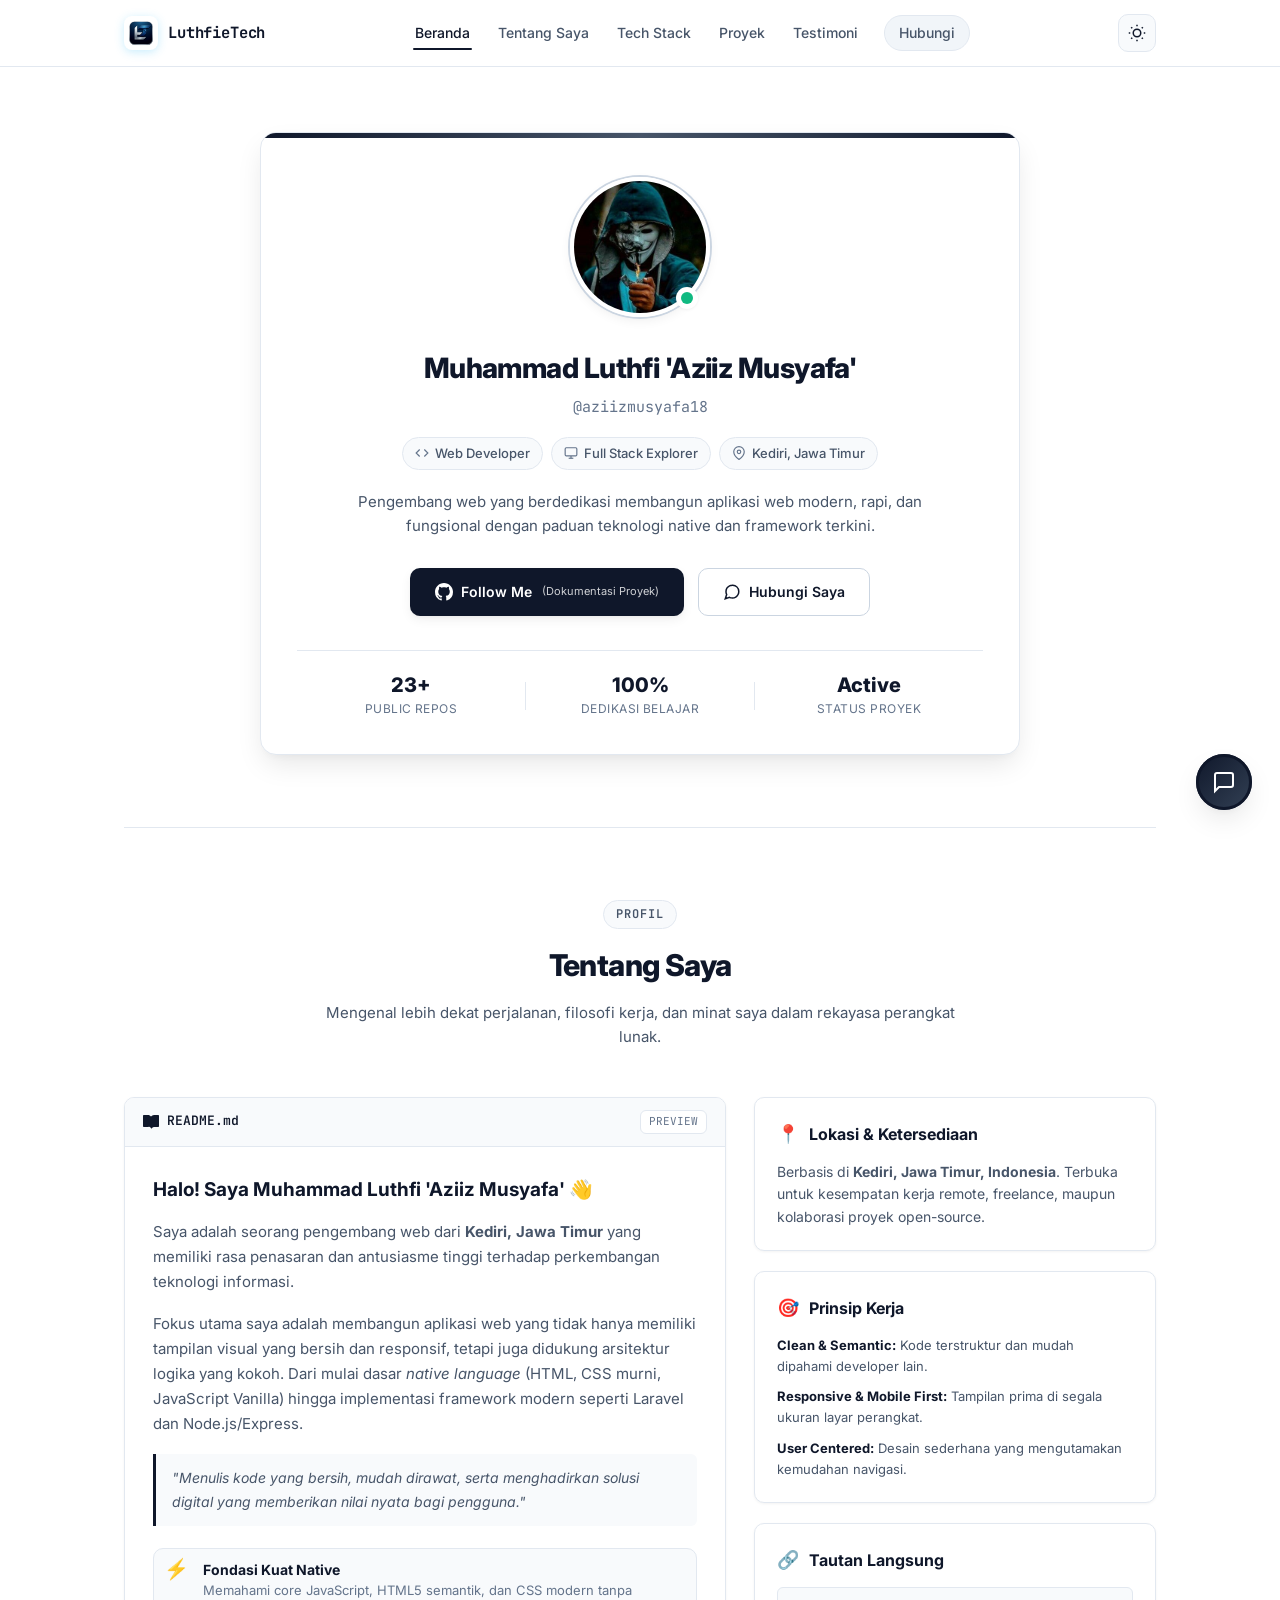
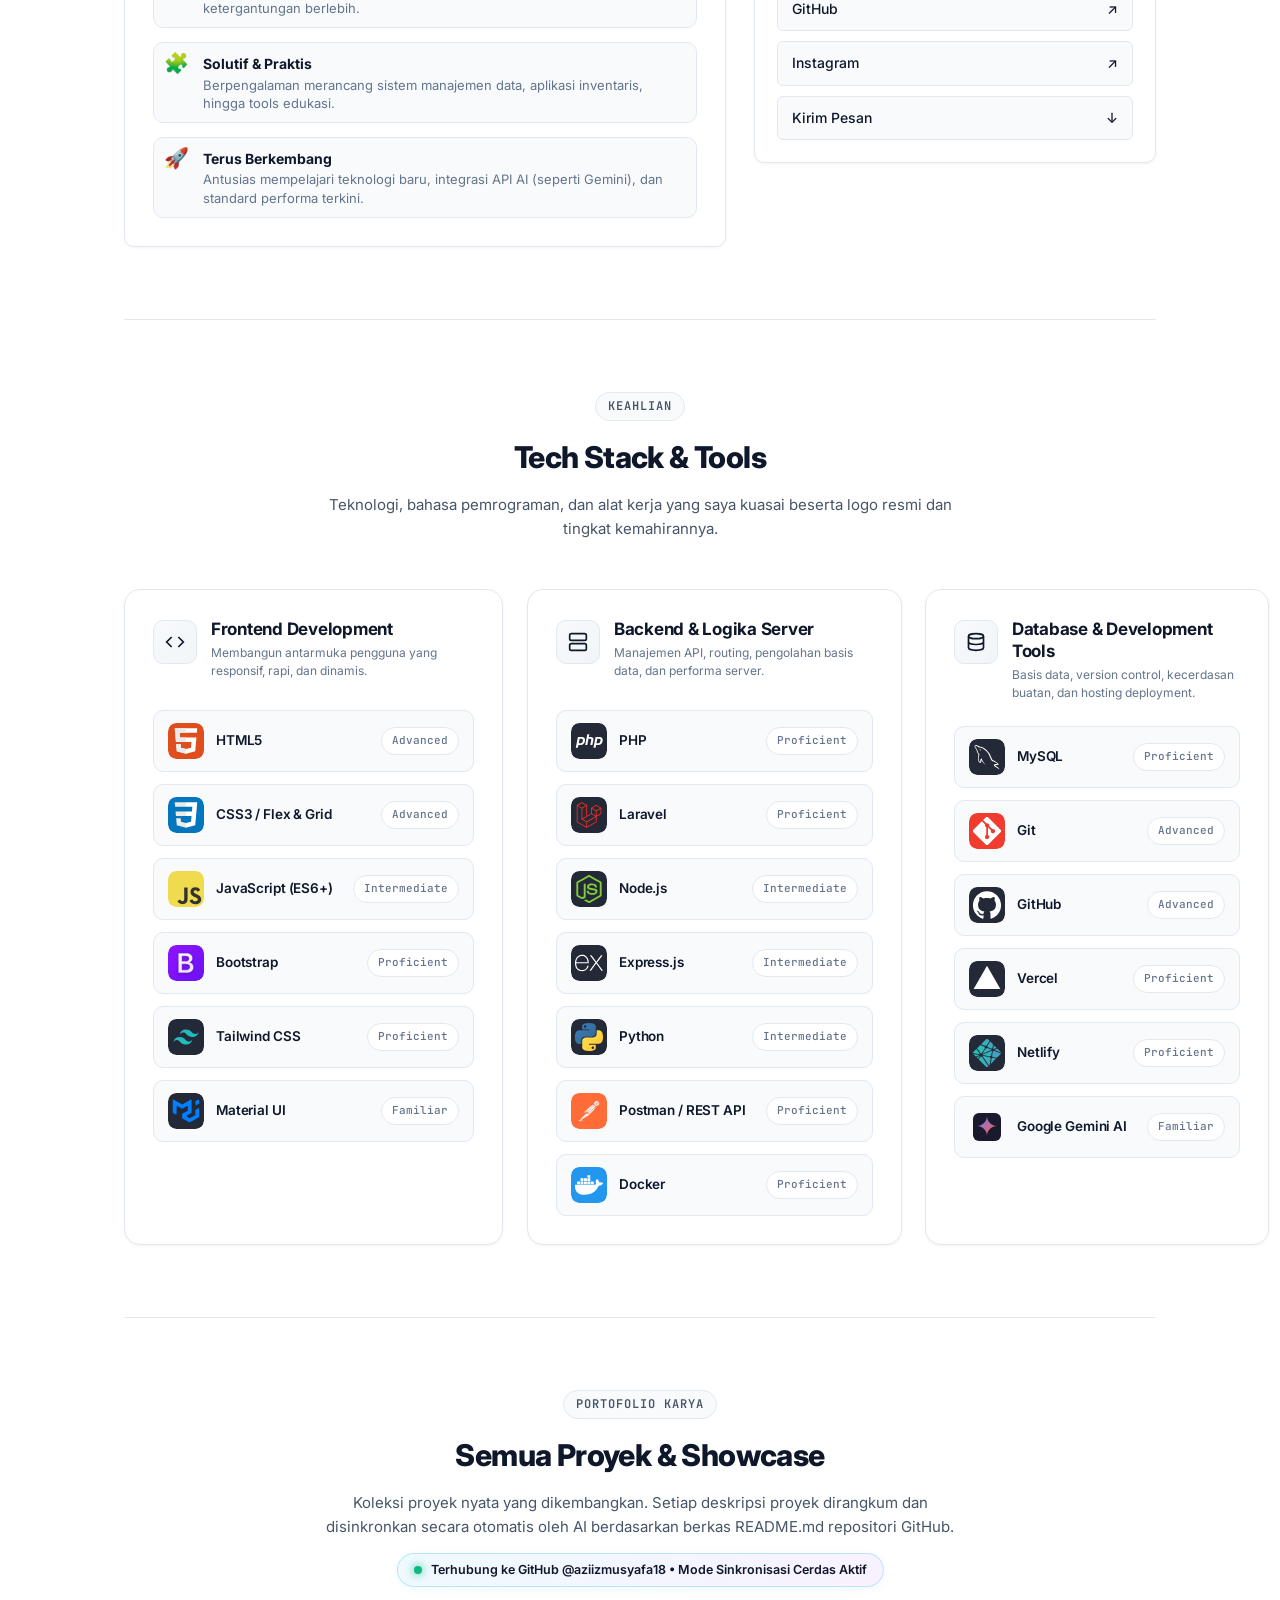
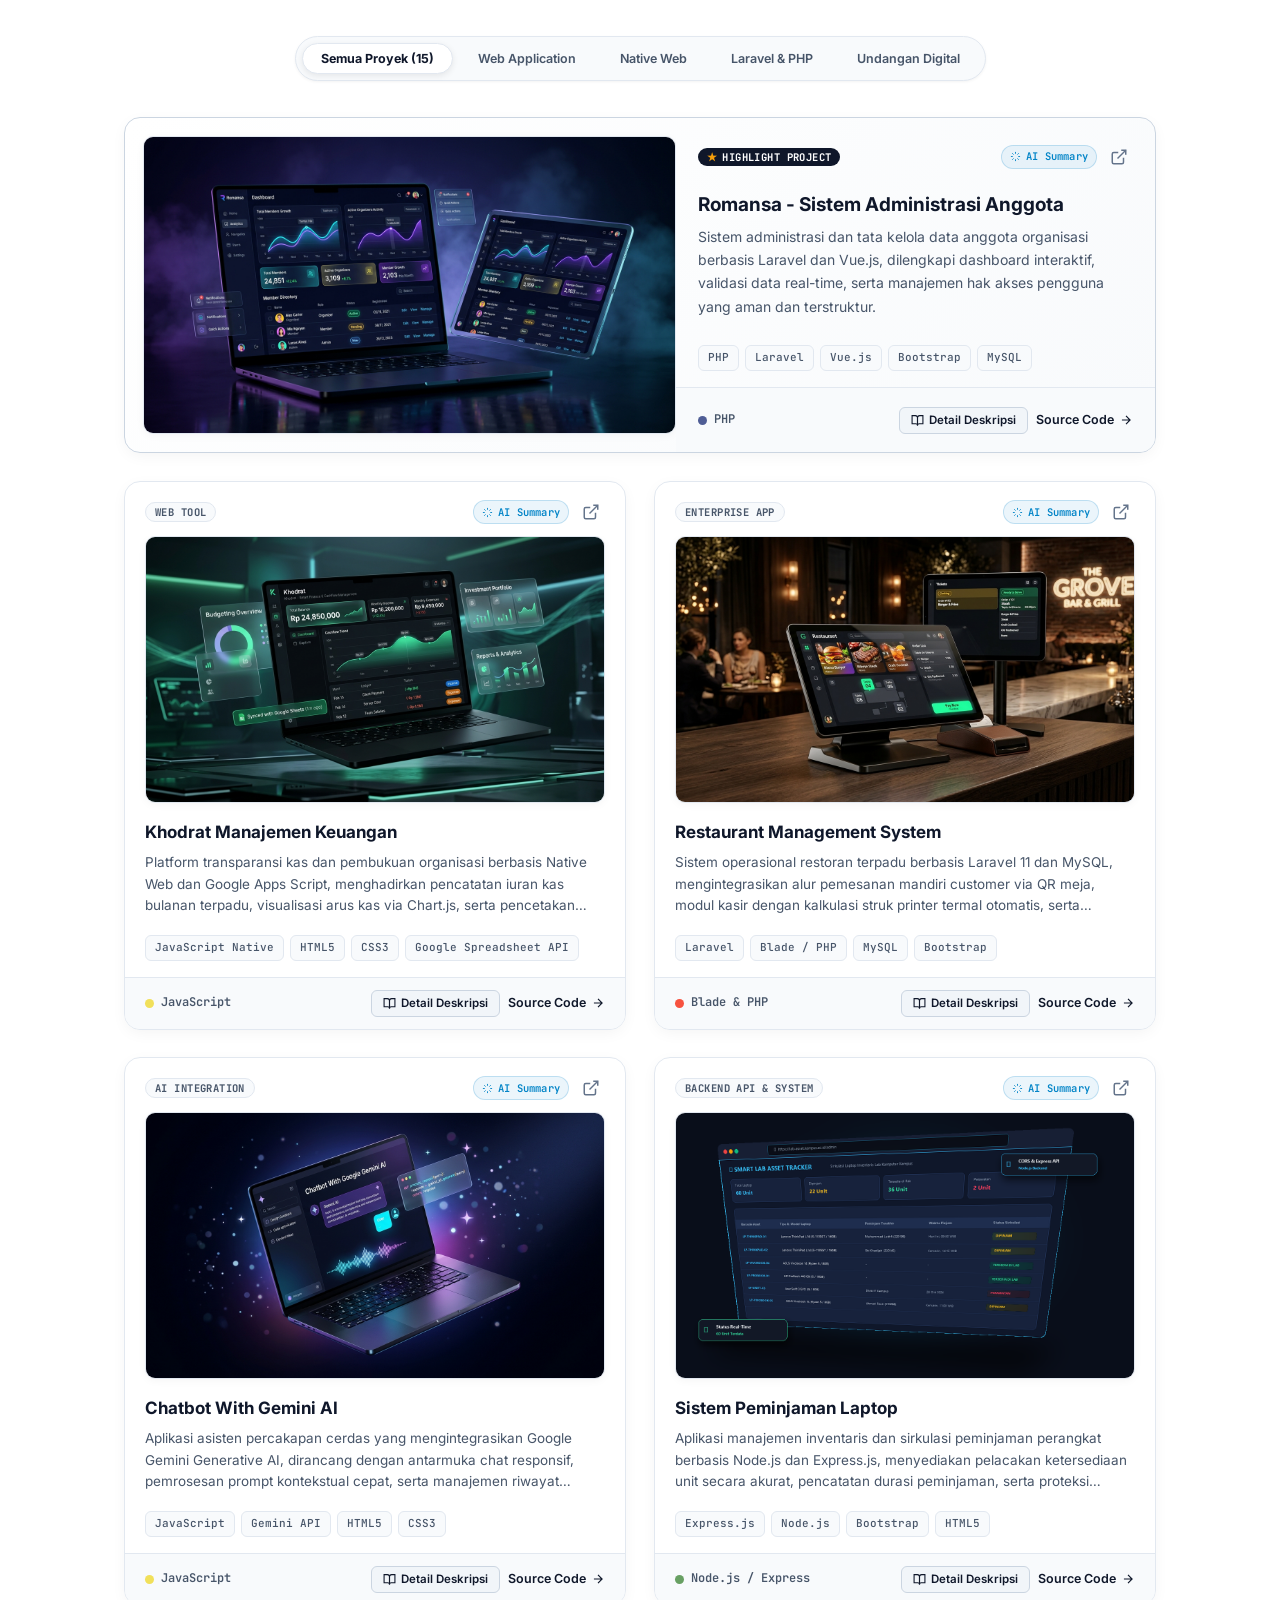
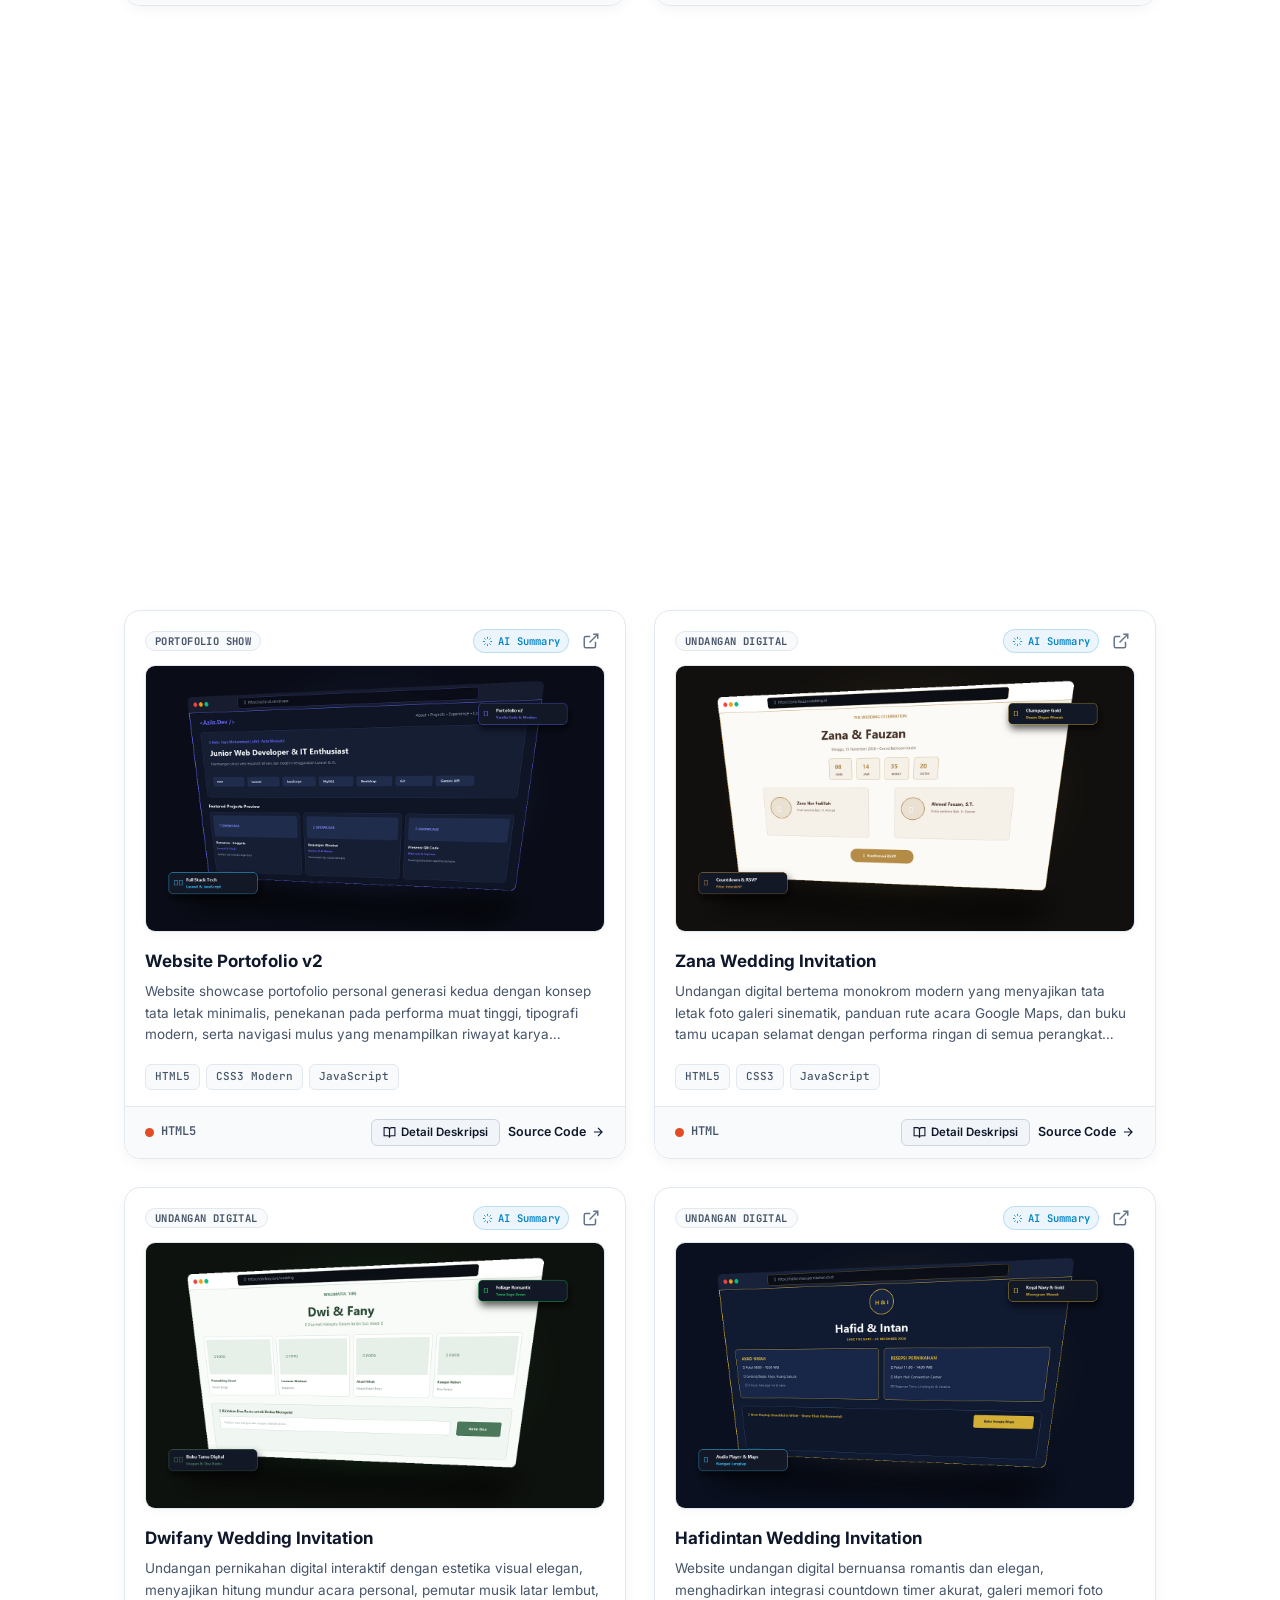
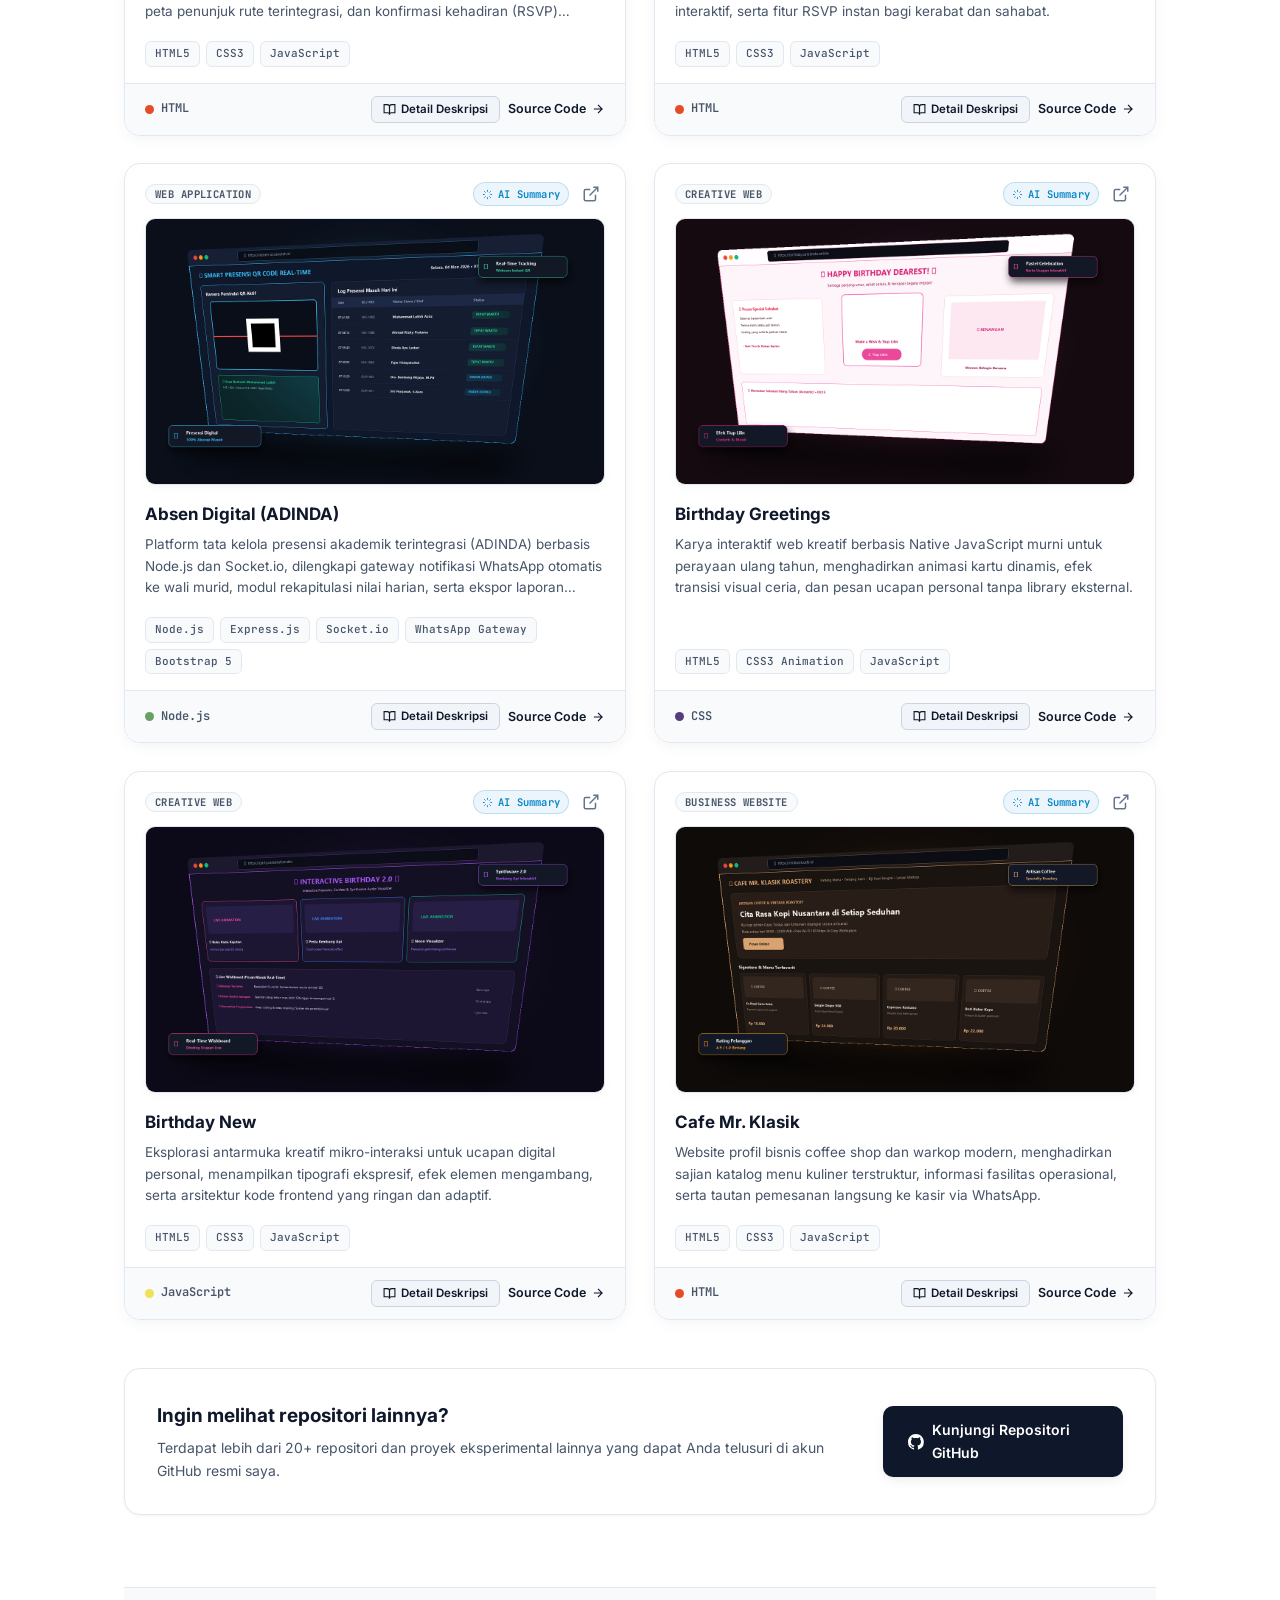
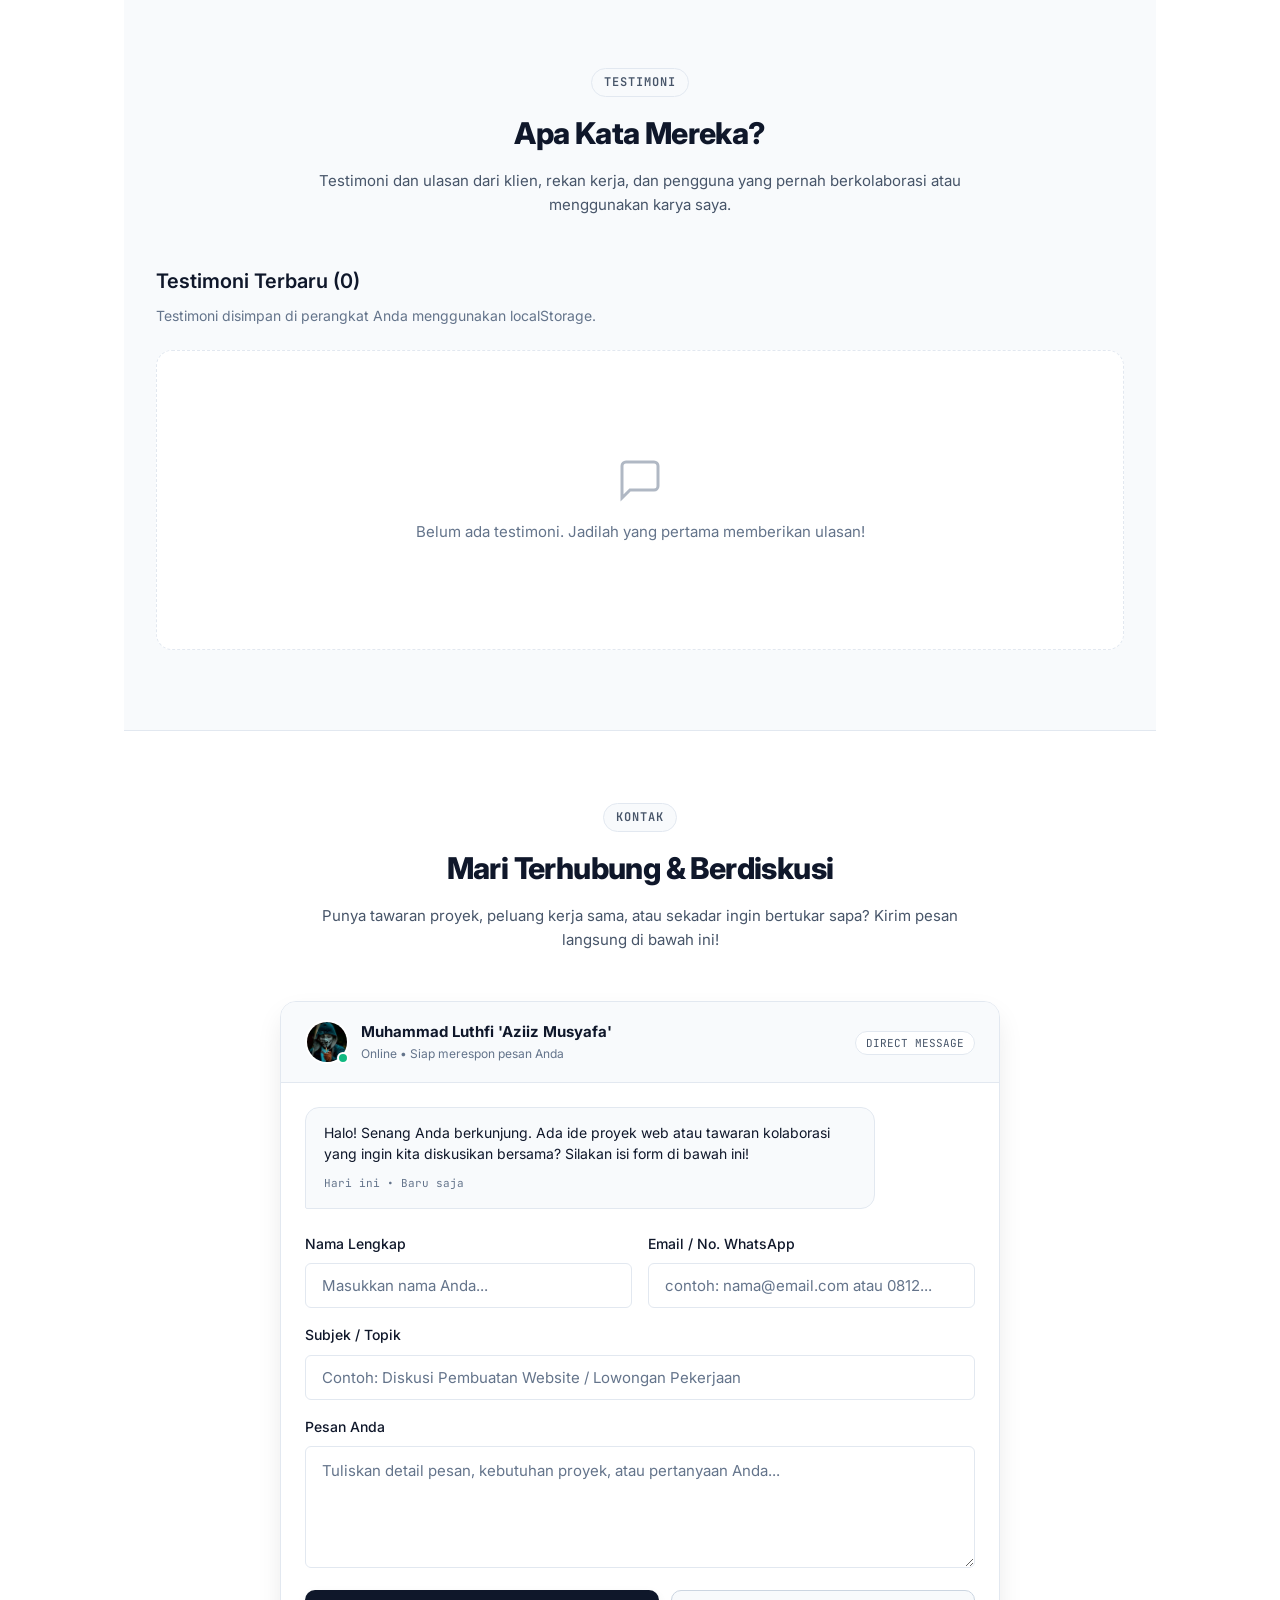
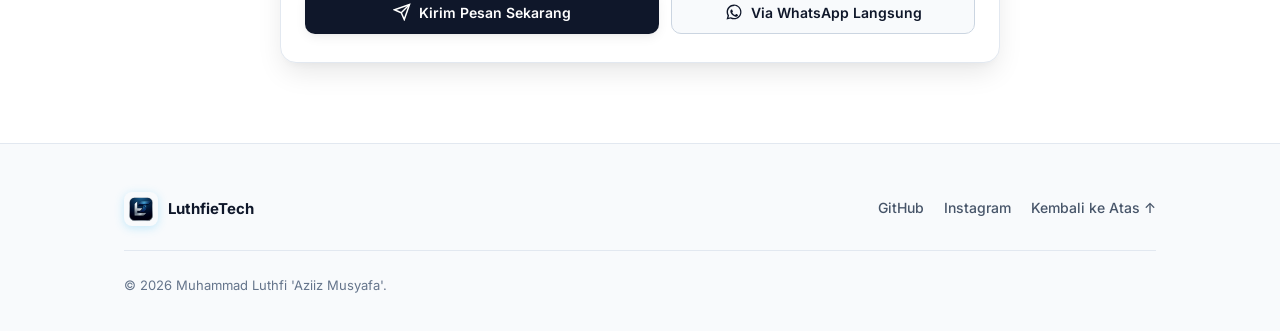
==== commit abbf3dd4: "tambah fitur rate dan testimoni" ====
--- a/index.html
+++ b/index.html
@@ -26,6 +26,7 @@
   <!-- Main Stylesheet -->
   <link rel="stylesheet" href="css/style.css?v=1.6">
   <link rel="stylesheet" href="css/ai-generator.css?v=1.0">
+  <link rel="stylesheet" href="css/testimonial.css?v=1.0">
 </head>
 <body data-theme="light">
 
@@ -45,6 +46,7 @@
         <a href="#about" class="nav-item">Tentang Saya</a>
         <a href="#skills" class="nav-item">Tech Stack</a>
         <a href="#projects" class="nav-item">Proyek</a>
+        <a href="#testimonials" class="nav-item">Testimoni</a>
         <a href="#contact" class="nav-item nav-btn-highlight">Hubungi</a>
       </nav>
 
@@ -68,7 +70,7 @@
         </button>
 
         <!-- Mobile Menu Toggle -->
-        <button id="mobileMenuBtn" class="mobile-toggle" aria-label="Buka Menu Navigasi">
+        <button id="mobileMenuBtn" class="mobile-toggle" aria-label="Buka Menu Navigasi" aria-expanded="false">
           <span class="bar"></span>
           <span class="bar"></span>
           <span class="bar"></span>
@@ -1617,6 +1619,112 @@
         </div>
       </div>
     </section>
+
+    <!-- ==============================================
+         SECTION: TESTIMONIALS (TESTIMONI KLIEN)
+         ============================================== -->
+    <section id="testimonials" class="section-container testimonials-section">
+      <div class="section-header reveal-on-scroll">
+        <div class="section-tag">Testimoni</div>
+        <h2 class="section-title">Apa Kata Mereka?</h2>
+        <p class="section-subtitle">Testimoni dan ulasan dari klien, rekan kerja, dan pengguna yang pernah berkolaborasi atau menggunakan karya saya.</p>
+      </div>
+
+      <div class="testimonials-container">
+        <!-- Display Area Testimoni (Full Width) -->
+        <div class="testimonials-display-area reveal-on-scroll">
+          <div class="testimonials-header-info">
+            <h3 class="testimonials-count-title">
+              Testimoni Terbaru (<span id="testimonialCount">0</span>)
+            </h3>
+            <p class="testimonials-hint">Testimoni disimpan di perangkat Anda menggunakan localStorage.</p>
+          </div>
+
+          <div id="testimonialsList" class="testimonials-list">
+            <!-- Testimoni akan dimuat di sini via JavaScript -->
+            <div class="empty-testimonials">
+              <svg width="48" height="48" viewBox="0 0 24 24" fill="none" stroke="currentColor" stroke-width="1.5">
+                <path d="M21 15a2 2 0 0 1-2 2H7l-4 4V5a2 2 0 0 1 2-2h14a2 2 0 0 1 2 2z"></path>
+              </svg>
+              <p>Belum ada testimoni. Jadilah yang pertama memberikan ulasan!</p>
+            </div>
+          </div>
+        </div>
+      </div>
+    </section>
+
+    <!-- Floating Testimonial Button -->
+    <button id="floatingTestimonialBtn" class="floating-testimonial-btn" aria-label="Berikan Testimoni">
+      <svg class="btn-icon" width="24" height="24" viewBox="0 0 24 24" fill="none" stroke="currentColor" stroke-width="2">
+        <path d="M21 15a2 2 0 0 1-2 2H7l-4 4V5a2 2 0 0 1 2-2h14a2 2 0 0 1 2 2z"></path>
+      </svg>
+      <span class="btn-pulse-ring"></span>
+    </button>
+
+    <!-- Testimonial Modal Popup -->
+    <div id="testimonialModal" class="testimonial-modal" aria-hidden="true">
+      <div class="testimonial-modal-overlay" id="testimonialModalOverlay"></div>
+      <div class="testimonial-modal-dialog">
+        <div class="testimonial-modal-header">
+          <div class="modal-header-content">
+            <svg width="24" height="24" viewBox="0 0 24 24" fill="none" stroke="currentColor" stroke-width="2">
+              <path d="M21 15a2 2 0 0 1-2 2H7l-4 4V5a2 2 0 0 1 2-2h14a2 2 0 0 1 2 2z"></path>
+            </svg>
+            <div>
+              <h3>Berikan Ulasan Anda</h3>
+              <p>Bagikan pengalaman Anda bekerja dengan saya atau menggunakan proyek saya</p>
+            </div>
+          </div>
+          <button type="button" class="modal-close-btn" id="modalCloseBtn" aria-label="Tutup">
+            <svg width="20" height="20" viewBox="0 0 24 24" fill="none" stroke="currentColor" stroke-width="2">
+              <line x1="18" y1="6" x2="6" y2="18"></line>
+              <line x1="6" y1="6" x2="18" y2="18"></line>
+            </svg>
+          </button>
+        </div>
+
+        <div class="testimonial-modal-body">
+          <form id="testimonialForm" class="testimonial-form">
+            <div class="form-group">
+              <label for="testimonialName">Nama Lengkap <span class="required">*</span></label>
+              <input type="text" id="testimonialName" name="name" class="form-input" placeholder="Masukkan nama Anda..." required>
+            </div>
+
+            <div class="form-group">
+              <label for="testimonialRole">Karya Yang Di Apresiasi</label>
+              <input type="text" id="testimonialRole" name="role" class="form-input" placeholder="Contoh: Undangan Digital, Website Portofolio, Aplikasi Web, dll.">
+            </div>
+
+            <div class="form-group">
+              <label>Rating <span class="required">*</span></label>
+              <div class="star-rating" id="starRating">
+                <span class="star" data-rating="1">★</span>
+                <span class="star" data-rating="2">★</span>
+                <span class="star" data-rating="3">★</span>
+                <span class="star" data-rating="4">★</span>
+                <span class="star" data-rating="5">★</span>
+              </div>
+              <input type="hidden" id="testimonialRating" name="rating" value="0" required>
+              <small class="rating-hint">Klik bintang untuk memberikan rating (1-5)</small>
+            </div>
+
+            <div class="form-group">
+              <label for="testimonialMessage">Testimoni / Ulasan <span class="required">*</span></label>
+              <textarea id="testimonialMessage" name="message" rows="4" class="form-input form-textarea" placeholder="Bagikan pengalaman Anda bekerja dengan saya atau menggunakan proyek saya..." required></textarea>
+            </div>
+
+            <button type="submit" class="btn btn-primary btn-submit-testimonial">
+              <svg width="16" height="16" viewBox="0 0 24 24" fill="none" stroke="currentColor" stroke-width="2">
+                <path d="M19 21H5a2 2 0 0 1-2-2V5a2 2 0 0 1 2-2h11l5 5v11a2 2 0 0 1-2 2z"></path>
+                <polyline points="17 21 17 13 7 13 7 21"></polyline>
+                <polyline points="7 3 7 8 15 8"></polyline>
+              </svg>
+              <span>Kirim Testimoni</span>
+            </button>
+          </form>
+        </div>
+      </div>
+    </div>
 
     <!-- ==============================================
          SECTION 5: CONTACT (HUBUNGI SAYA / FORM CHAT)
@@ -1787,5 +1895,6 @@
   <!-- JavaScript Scripts -->
   <script src="js/main.js?v=1.5"></script>
   <script src="js/ai-generator.js?v=2.0"></script>
+  <script src="js/testimonial.js?v=1.0"></script>
 </body>
 </html>
--- a/css/style.css
+++ b/css/style.css
@@ -137,8 +137,11 @@
    3. SITE HEADER & NAVIGATION
    -------------------------------------------------------------------------- */
 .site-header {
-  position: sticky;
+  position: fixed;
   top: 0;
+  left: 0;
+  right: 0;
+  width: 100%;
   z-index: 900;
   background-color: var(--bg-overlay);
   backdrop-filter: blur(12px);
@@ -300,6 +303,7 @@
   max-width: 1080px;
   margin: 0 auto;
   padding: 0 24px;
+  padding-top: 72px; /* Kompensasi untuk fixed header (approx header height) */
 }
 
 .section-container {
@@ -402,12 +406,15 @@
 .profile-avatar {
   width: 140px;
   height: 140px;
+  min-width: 140px;
+  min-height: 140px;
   border-radius: 50%;
   object-fit: cover;
   border: 4px solid var(--bg-card);
   box-shadow: 0 0 0 2px var(--border-medium), var(--shadow-md);
   margin: 0 auto;
   transition: transform var(--transition-normal);
+  aspect-ratio: 1 / 1;
 }
 
 .profile-avatar-wrapper:hover .profile-avatar {
@@ -1662,14 +1669,21 @@
   position: relative;
   width: 44px;
   height: 44px;
+  min-width: 44px;
+  min-height: 44px;
+  flex-shrink: 0;
 }
 
 .chat-avatar {
-  width: 100%;
-  height: 100%;
+  width: 44px;
+  height: 44px;
+  min-width: 44px;
+  min-height: 44px;
   border-radius: 50%;
   object-fit: cover;
   border: 2px solid var(--bg-card);
+  aspect-ratio: 1 / 1;
+  display: block;
 }
 
 .chat-online-pulse {
@@ -1922,6 +1936,20 @@
   z-index: 800;
 }
 
+/* Mobile Menu Backdrop Overlay */
+.mobile-nav-overlay {
+  display: none;
+  position: fixed;
+  top: 0;
+  left: 0;
+  width: 100%;
+  height: 100%;
+  background: rgba(0, 0, 0, 0.3);
+  z-index: 898;
+  backdrop-filter: blur(2px);
+  -webkit-backdrop-filter: blur(2px);
+}
+
 .scroll-top-btn.visible {
   opacity: 1;
   visibility: visible;
@@ -1982,22 +2010,25 @@
     top: 60px;
     left: 0;
     right: 0;
+    z-index: 899; /* Di bawah header (900) tapi di atas konten */
     background-color: var(--bg-card);
     border-bottom: 1px solid var(--border-light);
     flex-direction: column;
     padding: 20px 24px;
     gap: 16px;
     box-shadow: var(--shadow-lg);
-    transform: translateY(-120%);
+    transform: translateY(-200%);
     opacity: 0;
     visibility: hidden;
-    transition: all var(--transition-normal);
+    pointer-events: none;
+    transition: transform var(--transition-normal), opacity var(--transition-normal), visibility var(--transition-normal);
   }
 
   .nav-links.open {
     transform: translateY(0);
     opacity: 1;
     visibility: visible;
+    pointer-events: auto;
   }
 
   .mobile-toggle {
@@ -2068,4 +2099,17 @@
     padding-left: 16px;
     padding-right: 16px;
   }
-}
+
+  /* Scroll-to-top lebih kecil di mobile agar gap dengan floating btn pas */
+  .scroll-top-btn {
+    bottom: 20px;
+    right: 16px;
+    width: 40px;
+    height: 40px;
+  }
+
+  /* Mobile nav overlay saat menu terbuka */
+  .mobile-nav-overlay.visible {
+    display: block;
+  }
+}
--- a/css/testimonial.css
+++ b/css/testimonial.css
@@ -0,0 +1,760 @@
+/* ==========================================================================
+   TESTIMONIAL SECTION STYLES
+   Styling untuk section testimoni dengan rating interaktif
+   Mengikuti design tokens dari portofolio utama
+   ========================================================================== */
+
+/* --------------------------------------------------------------------------
+   1. TESTIMONIALS SECTION LAYOUT
+   -------------------------------------------------------------------------- */
+.testimonials-section {
+  background-color: var(--bg-secondary);
+  padding: 5rem 2rem;
+}
+
+.testimonials-container {
+  max-width: 1200px;
+  margin: 0 auto;
+}
+
+/* --------------------------------------------------------------------------
+   2. FLOATING TESTIMONIAL BUTTON (FIXED BOTTOM RIGHT)
+   -------------------------------------------------------------------------- */
+.floating-testimonial-btn {
+  position: fixed !important;
+  bottom: 90px !important; /* 28px (scroll btn bottom) + 44px (scroll btn height) + 18px (gap) = 90px */
+  right: 28px !important; /* Sama dengan scroll to top button */
+  left: auto !important; /* Force remove any left positioning */
+  width: 56px;
+  height: 56px;
+  border-radius: var(--radius-full);
+  background: linear-gradient(135deg, var(--accent-black) 0%, var(--accent-gray) 100%);
+  border: none;
+  box-shadow: var(--shadow-lg);
+  cursor: pointer;
+  z-index: 801; /* Di atas scroll to top button (800) */
+  display: flex;
+  align-items: center;
+  justify-content: center;
+  transition: all var(--transition-normal);
+}
+
+.floating-testimonial-btn .btn-icon {
+  color: white;
+  position: relative;
+  z-index: 2;
+}
+
+.floating-testimonial-btn:hover {
+  transform: translateY(-4px) scale(1.05);
+  box-shadow: var(--shadow-hover);
+}
+
+.floating-testimonial-btn:active {
+  transform: translateY(-2px) scale(1.02);
+}
+
+/* Pulse Ring Animation */
+.btn-pulse-ring {
+  position: absolute;
+  top: 50%;
+  left: 50%;
+  width: 100%;
+  height: 100%;
+  border-radius: 50%;
+  border: 3px solid var(--accent-black);
+  transform: translate(-50%, -50%);
+  animation: pulseRing 2s cubic-bezier(0.4, 0, 0.6, 1) infinite;
+  pointer-events: none;
+}
+
+[data-theme="dark"] .btn-pulse-ring {
+  border-color: var(--accent-green);
+}
+
+@keyframes pulseRing {
+  0% {
+    transform: translate(-50%, -50%) scale(1);
+    opacity: 1;
+  }
+  50% {
+    transform: translate(-50%, -50%) scale(1.3);
+    opacity: 0.6;
+  }
+  100% {
+    transform: translate(-50%, -50%) scale(1.6);
+    opacity: 0;
+  }
+}
+
+/* --------------------------------------------------------------------------
+   3. TESTIMONIAL MODAL POPUP
+   -------------------------------------------------------------------------- */
+.testimonial-modal {
+  position: fixed;
+  top: 0;
+  left: 0;
+  width: 100%;
+  height: 100%;
+  z-index: 9999;
+  display: none;
+  align-items: center;
+  justify-content: center;
+  padding: 1rem;
+  opacity: 0;
+  transition: opacity 0.3s ease;
+}
+
+.testimonial-modal.show {
+  display: flex;
+  opacity: 1;
+  animation: modalFadeIn 0.3s ease forwards;
+}
+
+.testimonial-modal.hiding {
+  animation: modalFadeOut 0.3s ease forwards;
+}
+
+@keyframes modalFadeIn {
+  from {
+    opacity: 0;
+  }
+  to {
+    opacity: 1;
+  }
+}
+
+@keyframes modalFadeOut {
+  from {
+    opacity: 1;
+  }
+  to {
+    opacity: 0;
+  }
+}
+
+/* Modal Overlay (Backdrop) */
+.testimonial-modal-overlay {
+  position: absolute;
+  top: 0;
+  left: 0;
+  width: 100%;
+  height: 100%;
+  background-color: rgba(0, 0, 0, 0.6);
+  backdrop-filter: blur(4px);
+  z-index: 1;
+}
+
+[data-theme="dark"] .testimonial-modal-overlay {
+  background-color: rgba(0, 0, 0, 0.8);
+}
+
+/* Modal Dialog */
+.testimonial-modal-dialog {
+  position: relative;
+  z-index: 2;
+  background-color: var(--bg-card);
+  border: 1px solid var(--border-light);
+  border-radius: var(--radius-lg);
+  box-shadow: 0 20px 60px -15px rgba(0, 0, 0, 0.3);
+  max-width: 600px;
+  width: 100%;
+  max-height: 90vh;
+  overflow: hidden;
+  display: flex;
+  flex-direction: column;
+  animation: modalSlideUp 0.4s cubic-bezier(0.16, 1, 0.3, 1) forwards;
+}
+
+@keyframes modalSlideUp {
+  from {
+    transform: translateY(40px) scale(0.95);
+    opacity: 0;
+  }
+  to {
+    transform: translateY(0) scale(1);
+    opacity: 1;
+  }
+}
+
+/* Modal Header */
+.testimonial-modal-header {
+  display: flex;
+  align-items: start;
+  justify-content: space-between;
+  gap: 1rem;
+  padding: 1.75rem 2rem;
+  border-bottom: 1px solid var(--border-light);
+  background-color: var(--bg-primary);
+}
+
+.modal-header-content {
+  display: flex;
+  gap: 1rem;
+  align-items: start;
+  flex: 1;
+}
+
+.modal-header-content svg {
+  color: var(--accent-black);
+  flex-shrink: 0;
+  margin-top: 0.125rem;
+}
+
+.modal-header-content h3 {
+  font-size: 1.25rem;
+  font-weight: 600;
+  color: var(--text-primary);
+  margin-bottom: 0.375rem;
+  line-height: 1.3;
+}
+
+.modal-header-content p {
+  font-size: 0.875rem;
+  color: var(--text-secondary);
+  line-height: 1.5;
+}
+
+.modal-close-btn {
+  width: 36px;
+  height: 36px;
+  border-radius: var(--radius-sm);
+  border: none;
+  background-color: transparent;
+  color: var(--text-muted);
+  cursor: pointer;
+  display: flex;
+  align-items: center;
+  justify-content: center;
+  transition: all var(--transition-fast);
+  flex-shrink: 0;
+}
+
+.modal-close-btn:hover {
+  background-color: var(--bg-tertiary);
+  color: var(--text-primary);
+}
+
+/* Modal Body */
+.testimonial-modal-body {
+  padding: 2rem;
+  overflow-y: auto;
+  max-height: calc(90vh - 100px);
+}
+
+/* Scrollbar styling for modal body */
+.testimonial-modal-body::-webkit-scrollbar {
+  width: 8px;
+}
+
+.testimonial-modal-body::-webkit-scrollbar-track {
+  background: var(--bg-secondary);
+  border-radius: 4px;
+}
+
+.testimonial-modal-body::-webkit-scrollbar-thumb {
+  background: var(--border-medium);
+  border-radius: 4px;
+}
+
+.testimonial-modal-body::-webkit-scrollbar-thumb:hover {
+  background: var(--text-muted);
+}
+
+/* --------------------------------------------------------------------------
+   3. TESTIMONIAL FORM ELEMENTS
+   -------------------------------------------------------------------------- */
+.testimonial-form {
+  display: flex;
+  flex-direction: column;
+  gap: 1.5rem;
+}
+
+.form-group {
+  display: flex;
+  flex-direction: column;
+  gap: 0.5rem;
+}
+
+.form-group label {
+  font-size: 0.875rem;
+  font-weight: 500;
+  color: var(--text-primary);
+  display: flex;
+  align-items: center;
+  gap: 0.25rem;
+}
+
+.form-group .required {
+  color: #ef4444;
+  font-weight: 600;
+}
+
+.form-input {
+  width: 100%;
+  padding: 0.75rem 1rem;
+  font-family: var(--font-main);
+  font-size: 0.9375rem;
+  color: var(--text-primary);
+  background-color: var(--bg-primary);
+  border: 1px solid var(--border-light);
+  border-radius: var(--radius-sm);
+  transition: all var(--transition-fast);
+  outline: none;
+}
+
+.form-input:focus {
+  border-color: var(--border-focus);
+  box-shadow: 0 0 0 3px rgba(15, 23, 42, 0.08);
+}
+
+[data-theme="dark"] .form-input:focus {
+  box-shadow: 0 0 0 3px rgba(240, 246, 252, 0.1);
+}
+
+.form-input::placeholder {
+  color: var(--text-muted);
+}
+
+.form-textarea {
+  resize: vertical;
+  min-height: 100px;
+  font-family: var(--font-main);
+  line-height: 1.6;
+}
+
+/* --------------------------------------------------------------------------
+   4. STAR RATING INTERACTIVE
+   -------------------------------------------------------------------------- */
+.star-rating {
+  display: flex;
+  gap: 0.5rem;
+  align-items: center;
+  margin-top: 0.25rem;
+}
+
+.star-rating .star {
+  font-size: 2rem;
+  color: var(--border-light);
+  cursor: pointer;
+  transition: all var(--transition-fast);
+  user-select: none;
+}
+
+.star-rating .star:hover {
+  transform: scale(1.15);
+  color: #fbbf24;
+}
+
+.star-rating .star.active {
+  color: #fbbf24;
+}
+
+.star-rating .star.active:hover {
+  color: #f59e0b;
+}
+
+.rating-hint {
+  display: block;
+  font-size: 0.8125rem;
+  color: var(--text-muted);
+  margin-top: 0.5rem;
+}
+
+/* --------------------------------------------------------------------------
+   5. SUBMIT BUTTON
+   -------------------------------------------------------------------------- */
+.btn-submit-testimonial {
+  width: 100%;
+  display: flex;
+  align-items: center;
+  justify-content: center;
+  gap: 0.5rem;
+  padding: 0.875rem 1.5rem;
+  font-size: 0.9375rem;
+  font-weight: 600;
+  margin-top: 0.5rem;
+}
+
+.btn-submit-testimonial svg {
+  width: 16px;
+  height: 16px;
+}
+
+/* --------------------------------------------------------------------------
+   6. TESTIMONIALS DISPLAY AREA
+   -------------------------------------------------------------------------- */
+.testimonials-display-area {
+  background-color: transparent;
+}
+
+.testimonials-header-info {
+  margin-bottom: 1.5rem;
+}
+
+.testimonials-count-title {
+  font-size: 1.25rem;
+  font-weight: 600;
+  color: var(--text-primary);
+  margin-bottom: 0.5rem;
+}
+
+.testimonials-hint {
+  font-size: 0.875rem;
+  color: var(--text-muted);
+  line-height: 1.5;
+}
+
+/* --------------------------------------------------------------------------
+   7. TESTIMONIALS LIST
+   -------------------------------------------------------------------------- */
+.testimonials-list {
+  display: flex;
+  flex-direction: column;
+  gap: 1.25rem;
+  min-height: 300px;
+}
+
+/* Empty State */
+.empty-testimonials {
+  display: flex;
+  flex-direction: column;
+  align-items: center;
+  justify-content: center;
+  padding: 3rem 2rem;
+  text-align: center;
+  background-color: var(--bg-card);
+  border: 1px dashed var(--border-light);
+  border-radius: var(--radius-lg);
+  min-height: 300px;
+}
+
+.empty-testimonials svg {
+  color: var(--text-muted);
+  opacity: 0.5;
+  margin-bottom: 1rem;
+}
+
+.empty-testimonials p {
+  color: var(--text-muted);
+  font-size: 0.9375rem;
+}
+
+/* --------------------------------------------------------------------------
+   8. TESTIMONIAL CARD
+   -------------------------------------------------------------------------- */
+.testimonial-card {
+  background-color: var(--bg-card);
+  border: 1px solid var(--border-light);
+  border-radius: var(--radius-md);
+  padding: 1.5rem;
+  box-shadow: var(--shadow-sm);
+  transition: all var(--transition-normal);
+  animation: fadeInUp 0.4s ease;
+}
+
+.testimonial-card:hover {
+  box-shadow: var(--shadow-md);
+  border-color: var(--border-medium);
+  transform: translateY(-2px);
+}
+
+/* Header Testimonial Card */
+.testimonial-card-header {
+  display: flex;
+  align-items: start;
+  justify-content: space-between;
+  margin-bottom: 1rem;
+  gap: 1rem;
+}
+
+.testimonial-author {
+  display: flex;
+  flex-direction: column;
+  gap: 0.25rem;
+  flex: 1;
+}
+
+.testimonial-author-name {
+  font-size: 1rem;
+  font-weight: 600;
+  color: var(--text-primary);
+  line-height: 1.3;
+}
+
+.testimonial-author-role {
+  font-size: 0.8125rem;
+  color: var(--text-secondary);
+  font-style: italic;
+}
+
+.testimonial-rating {
+  display: flex;
+  gap: 0.25rem;
+  flex-shrink: 0;
+}
+
+.testimonial-rating .star-display {
+  font-size: 1rem;
+  color: #fbbf24;
+  line-height: 1;
+}
+
+/* Message Body */
+.testimonial-message {
+  font-size: 0.9375rem;
+  line-height: 1.7;
+  color: var(--text-secondary);
+  margin-bottom: 1rem;
+  word-wrap: break-word;
+}
+
+/* Footer with date and delete button */
+.testimonial-card-footer {
+  display: flex;
+  align-items: center;
+  justify-content: space-between;
+  padding-top: 1rem;
+  border-top: 1px solid var(--border-light);
+  gap: 1rem;
+}
+
+.testimonial-date {
+  font-size: 0.8125rem;
+  color: var(--text-muted);
+  display: flex;
+  align-items: center;
+  gap: 0.375rem;
+}
+
+.testimonial-date svg {
+  width: 14px;
+  height: 14px;
+  opacity: 0.7;
+}
+
+.btn-delete-testimonial {
+  padding: 0.375rem 0.75rem;
+  font-size: 0.8125rem;
+  border: none;
+  background-color: transparent;
+  color: var(--text-muted);
+  cursor: pointer;
+  border-radius: var(--radius-sm);
+  transition: all var(--transition-fast);
+  display: flex;
+  align-items: center;
+  gap: 0.375rem;
+  font-family: var(--font-main);
+}
+
+.btn-delete-testimonial:hover {
+  background-color: #fee2e2;
+  color: #dc2626;
+}
+
+[data-theme="dark"] .btn-delete-testimonial:hover {
+  background-color: #7f1d1d;
+  color: #fca5a5;
+}
+
+.btn-delete-testimonial svg {
+  width: 14px;
+  height: 14px;
+}
+
+/* --------------------------------------------------------------------------
+   9. ANIMATION
+   -------------------------------------------------------------------------- */
+@keyframes fadeInUp {
+  from {
+    opacity: 0;
+    transform: translateY(20px);
+  }
+  to {
+    opacity: 1;
+    transform: translateY(0);
+  }
+}
+
+/* Toast notification untuk feedback */
+.testimonial-toast {
+  position: fixed;
+  bottom: 2rem;
+  right: 2rem;
+  background-color: var(--accent-green);
+  color: white;
+  padding: 1rem 1.5rem;
+  border-radius: var(--radius-md);
+  box-shadow: var(--shadow-lg);
+  display: flex;
+  align-items: center;
+  gap: 0.75rem;
+  font-size: 0.9375rem;
+  font-weight: 500;
+  z-index: 9999;
+  animation: slideInRight 0.3s ease, slideOutRight 0.3s ease 2.7s;
+  animation-fill-mode: forwards;
+}
+
+.testimonial-toast svg {
+  width: 20px;
+  height: 20px;
+  flex-shrink: 0;
+}
+
+@keyframes slideInRight {
+  from {
+    transform: translateX(400px);
+    opacity: 0;
+  }
+  to {
+    transform: translateX(0);
+    opacity: 1;
+  }
+}
+
+@keyframes slideOutRight {
+  from {
+    transform: translateX(0);
+    opacity: 1;
+  }
+  to {
+    transform: translateX(400px);
+    opacity: 0;
+  }
+}
+
+/* --------------------------------------------------------------------------
+   10. RESPONSIVE DESIGN
+   -------------------------------------------------------------------------- */
+
+/* Adjust floating button position on mobile */
+@media (max-width: 1024px) {
+  .floating-testimonial-btn {
+    width: 50px;
+    height: 50px;
+    bottom: 88px !important;
+    right: 20px !important;
+    left: auto !important;
+  }
+
+  .floating-testimonial-btn .btn-icon {
+    width: 20px;
+    height: 20px;
+  }
+}
+
+@media (max-width: 768px) {
+  .testimonials-section {
+    padding: 3rem 1.5rem;
+  }
+
+  .testimonial-modal {
+    align-items: flex-end;
+    padding: 0;
+  }
+
+  .testimonial-modal-dialog {
+    max-width: 100%;
+    width: 100%;
+    max-height: 92vh;
+    border-radius: var(--radius-lg) var(--radius-lg) 0 0;
+  }
+
+  .testimonial-modal-header {
+    padding: 1.5rem 1.25rem;
+  }
+
+  .modal-header-content h3 {
+    font-size: 1.125rem;
+  }
+
+  .modal-header-content p {
+    font-size: 0.8125rem;
+  }
+
+  .testimonial-modal-body {
+    padding: 1.5rem 1.25rem;
+  }
+
+  .star-rating .star {
+    font-size: 1.75rem;
+  }
+
+  .testimonial-card {
+    padding: 1.25rem;
+  }
+
+  .testimonial-toast {
+    bottom: 1rem;
+    right: 1rem;
+    left: 1rem;
+    font-size: 0.875rem;
+  }
+
+  .floating-testimonial-btn {
+    width: 48px;
+    height: 48px;
+    bottom: 84px !important;
+    right: 16px !important;
+    left: auto !important;
+  }
+
+  .floating-testimonial-btn .btn-icon {
+    width: 18px;
+    height: 18px;
+  }
+}
+
+@media (max-width: 480px) {
+  .modal-header-content {
+    flex-direction: row;
+    gap: 0.75rem;
+    align-items: center;
+  }
+
+  .modal-header-content h3 {
+    font-size: 1rem;
+  }
+
+  .testimonial-modal-header {
+    padding: 1.25rem 1rem;
+  }
+
+  .testimonial-modal-body {
+    padding: 1.25rem 1rem;
+  }
+
+  .testimonial-card-header {
+    flex-direction: column;
+    align-items: start;
+  }
+
+  .testimonial-rating {
+    margin-top: 0.25rem;
+  }
+
+  .btn-submit-testimonial {
+    font-size: 0.875rem;
+    padding: 0.75rem 1.25rem;
+  }
+
+  .floating-testimonial-btn {
+    width: 44px;
+    height: 44px;
+    bottom: 80px !important;
+    right: 16px !important;
+    left: auto !important;
+  }
+
+  .floating-testimonial-btn .btn-icon {
+    width: 16px;
+    height: 16px;
+  }
+}
+
+/* Prevent body scroll when modal is open */
+body.modal-open {
+  overflow: hidden;
+}
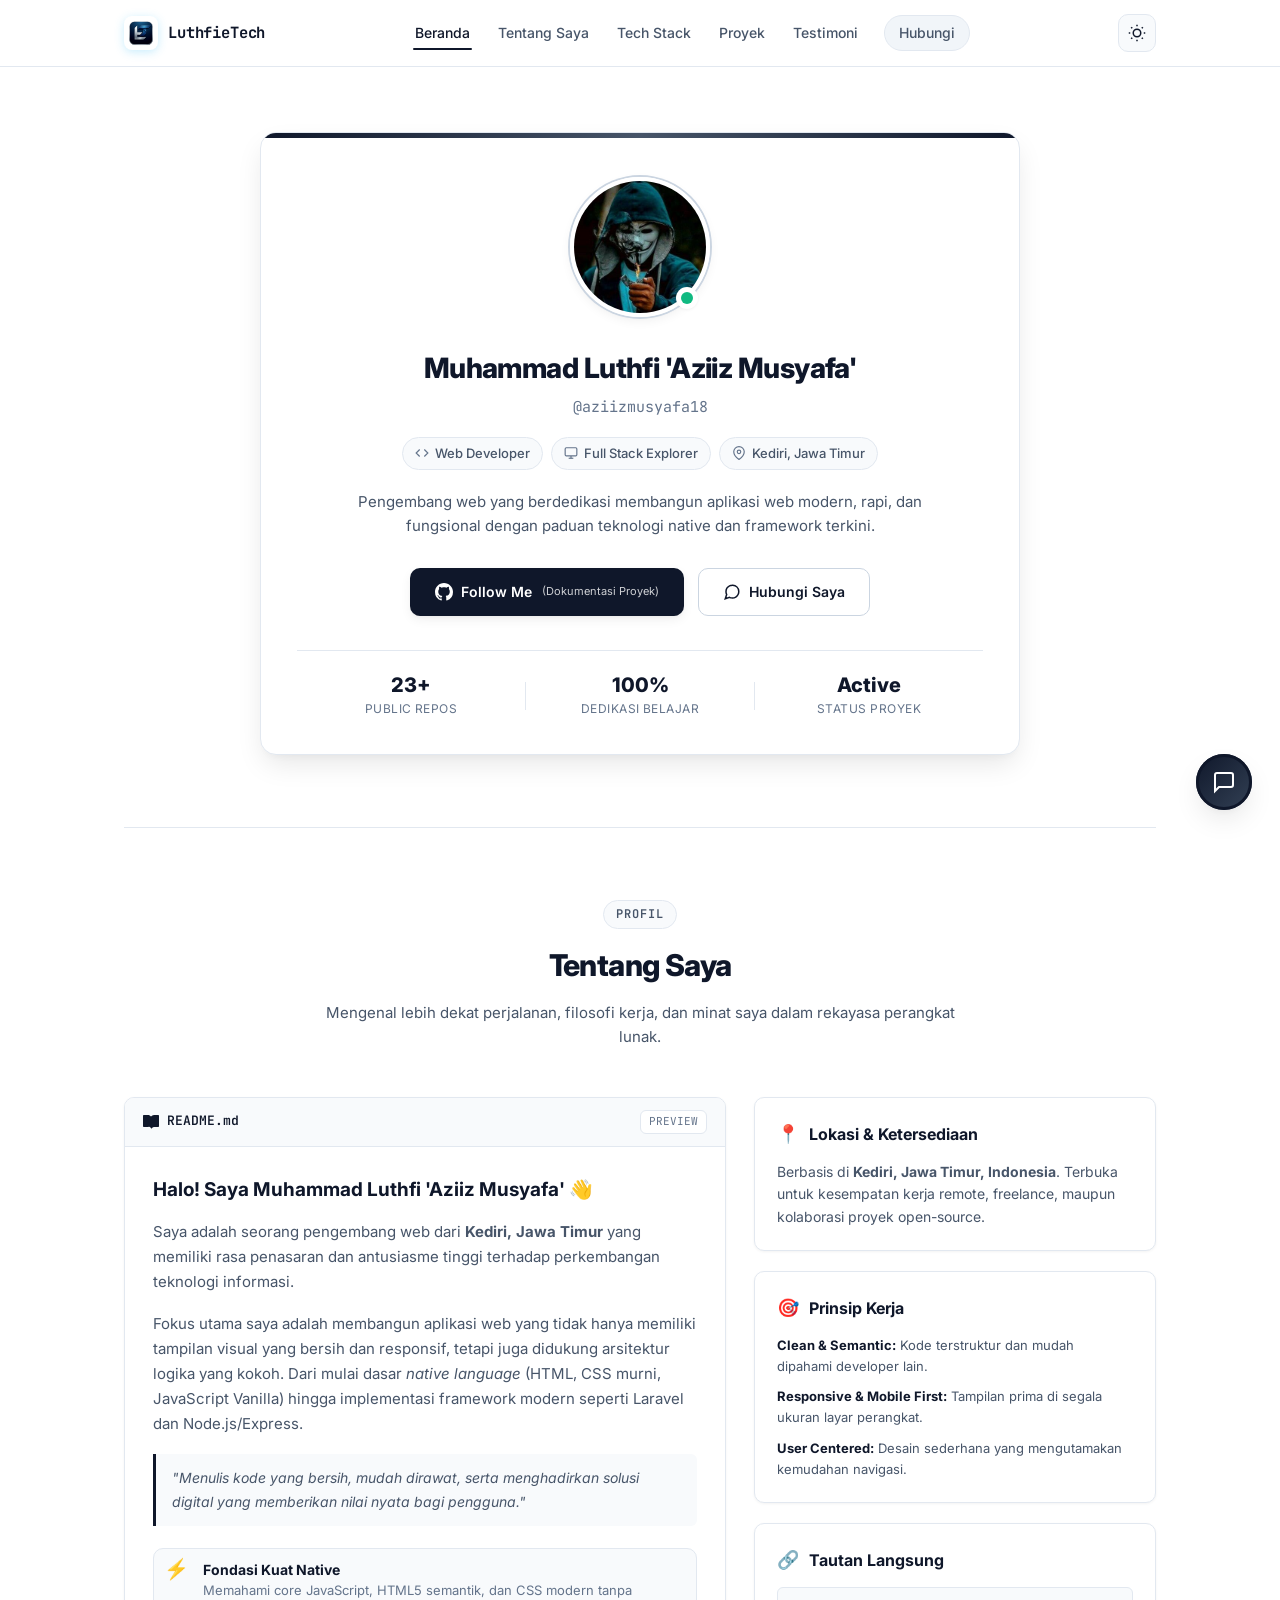
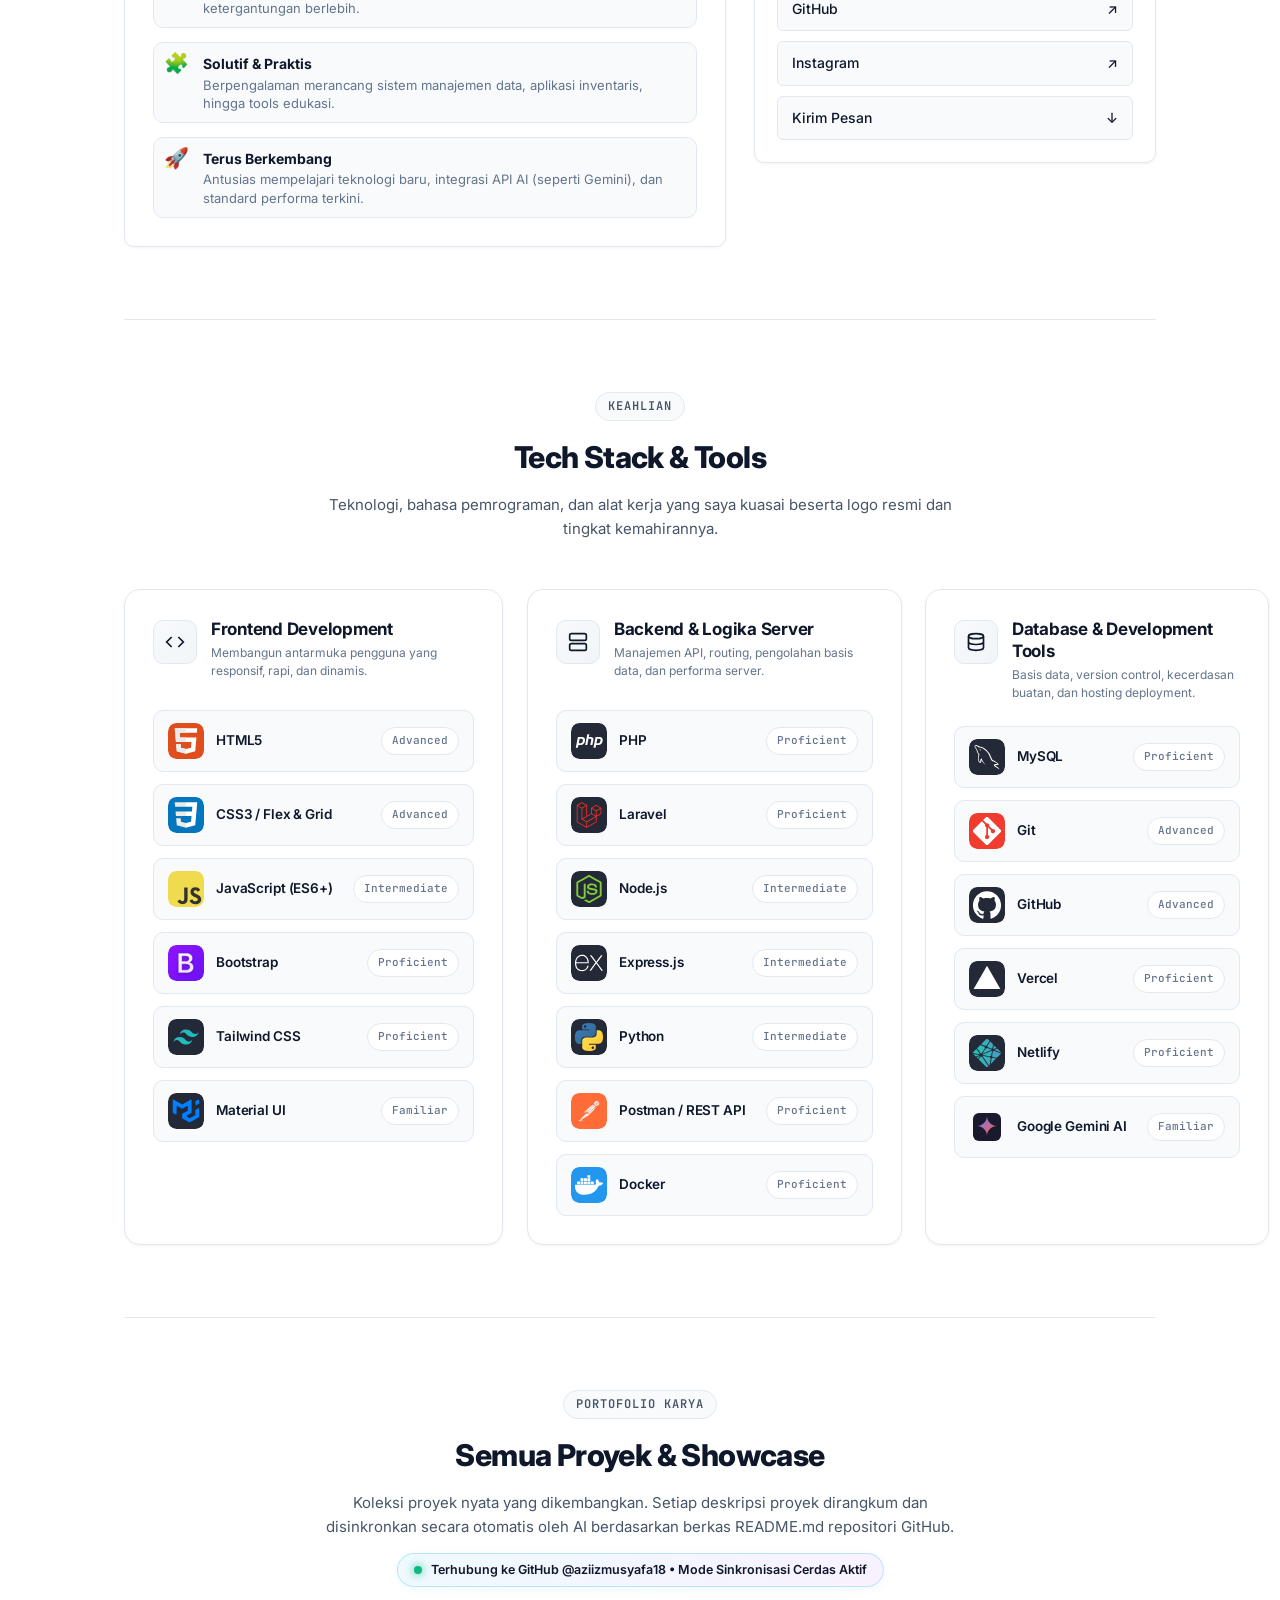
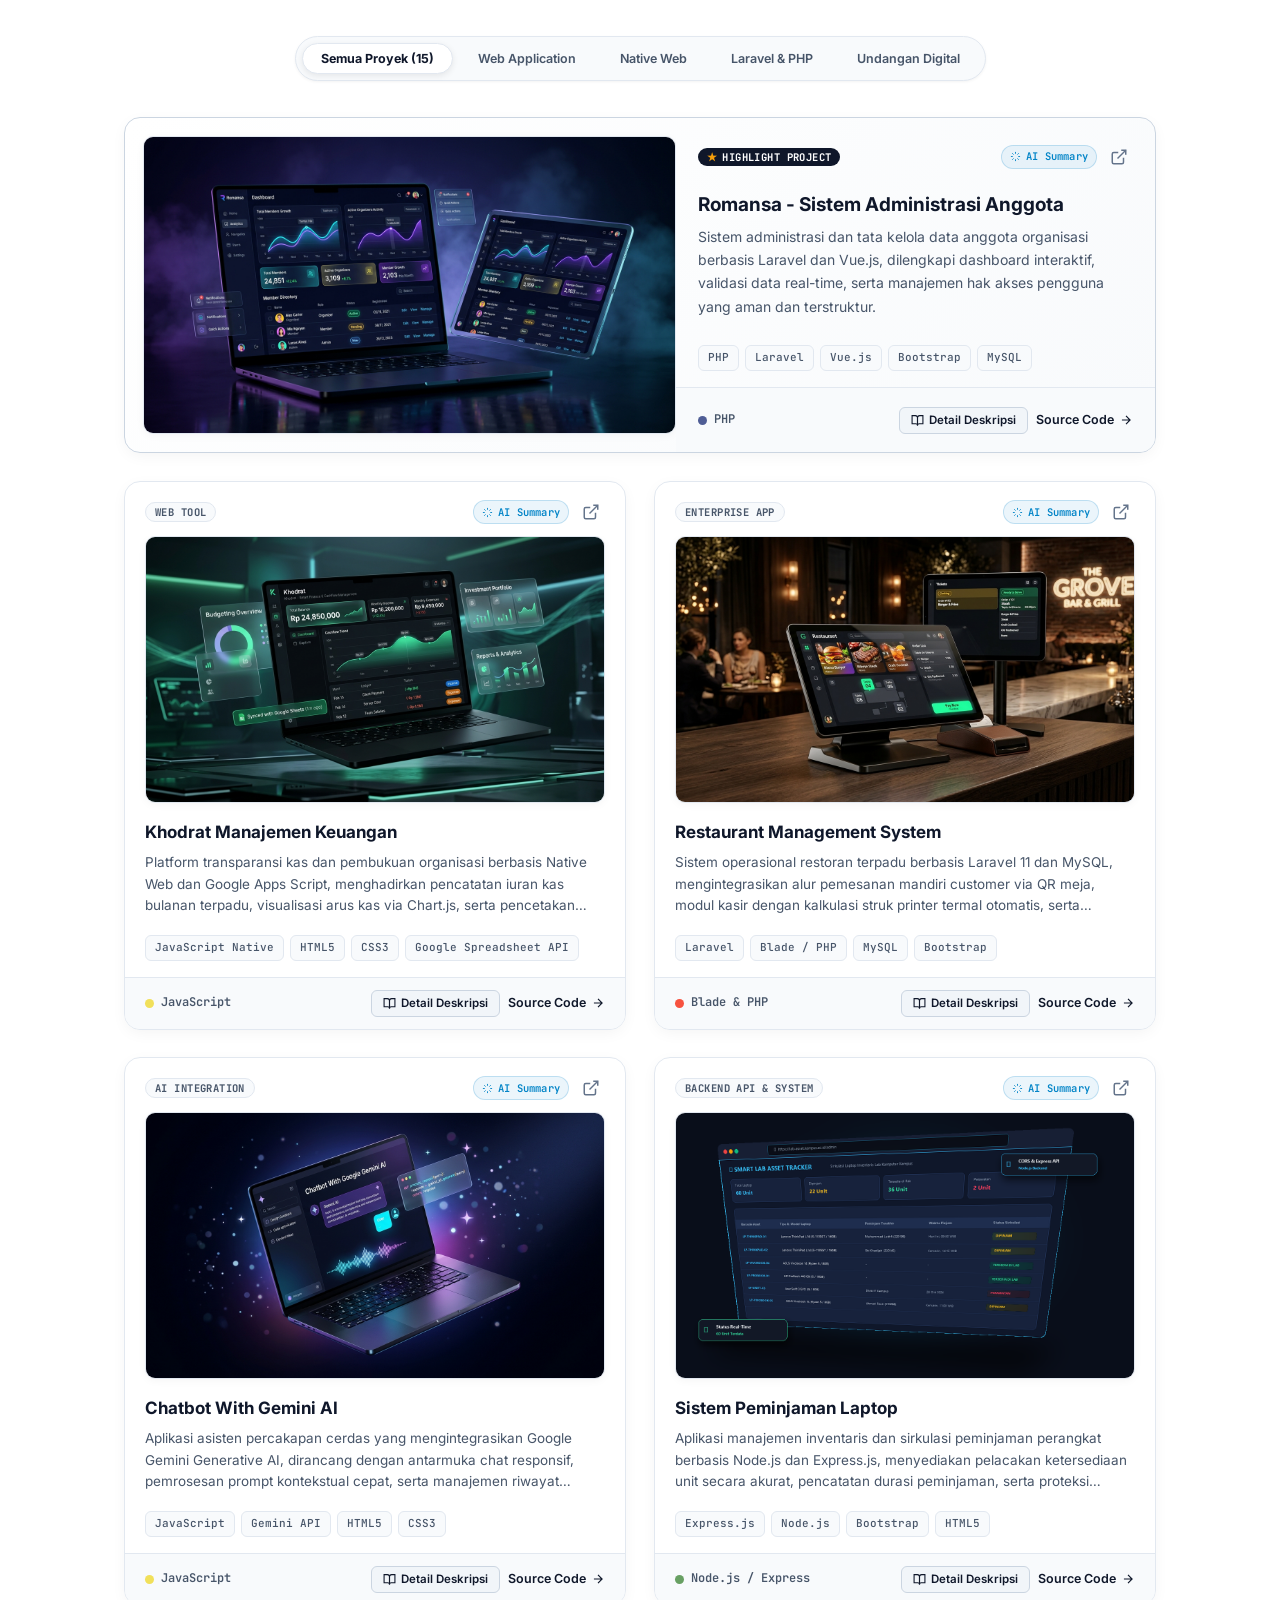
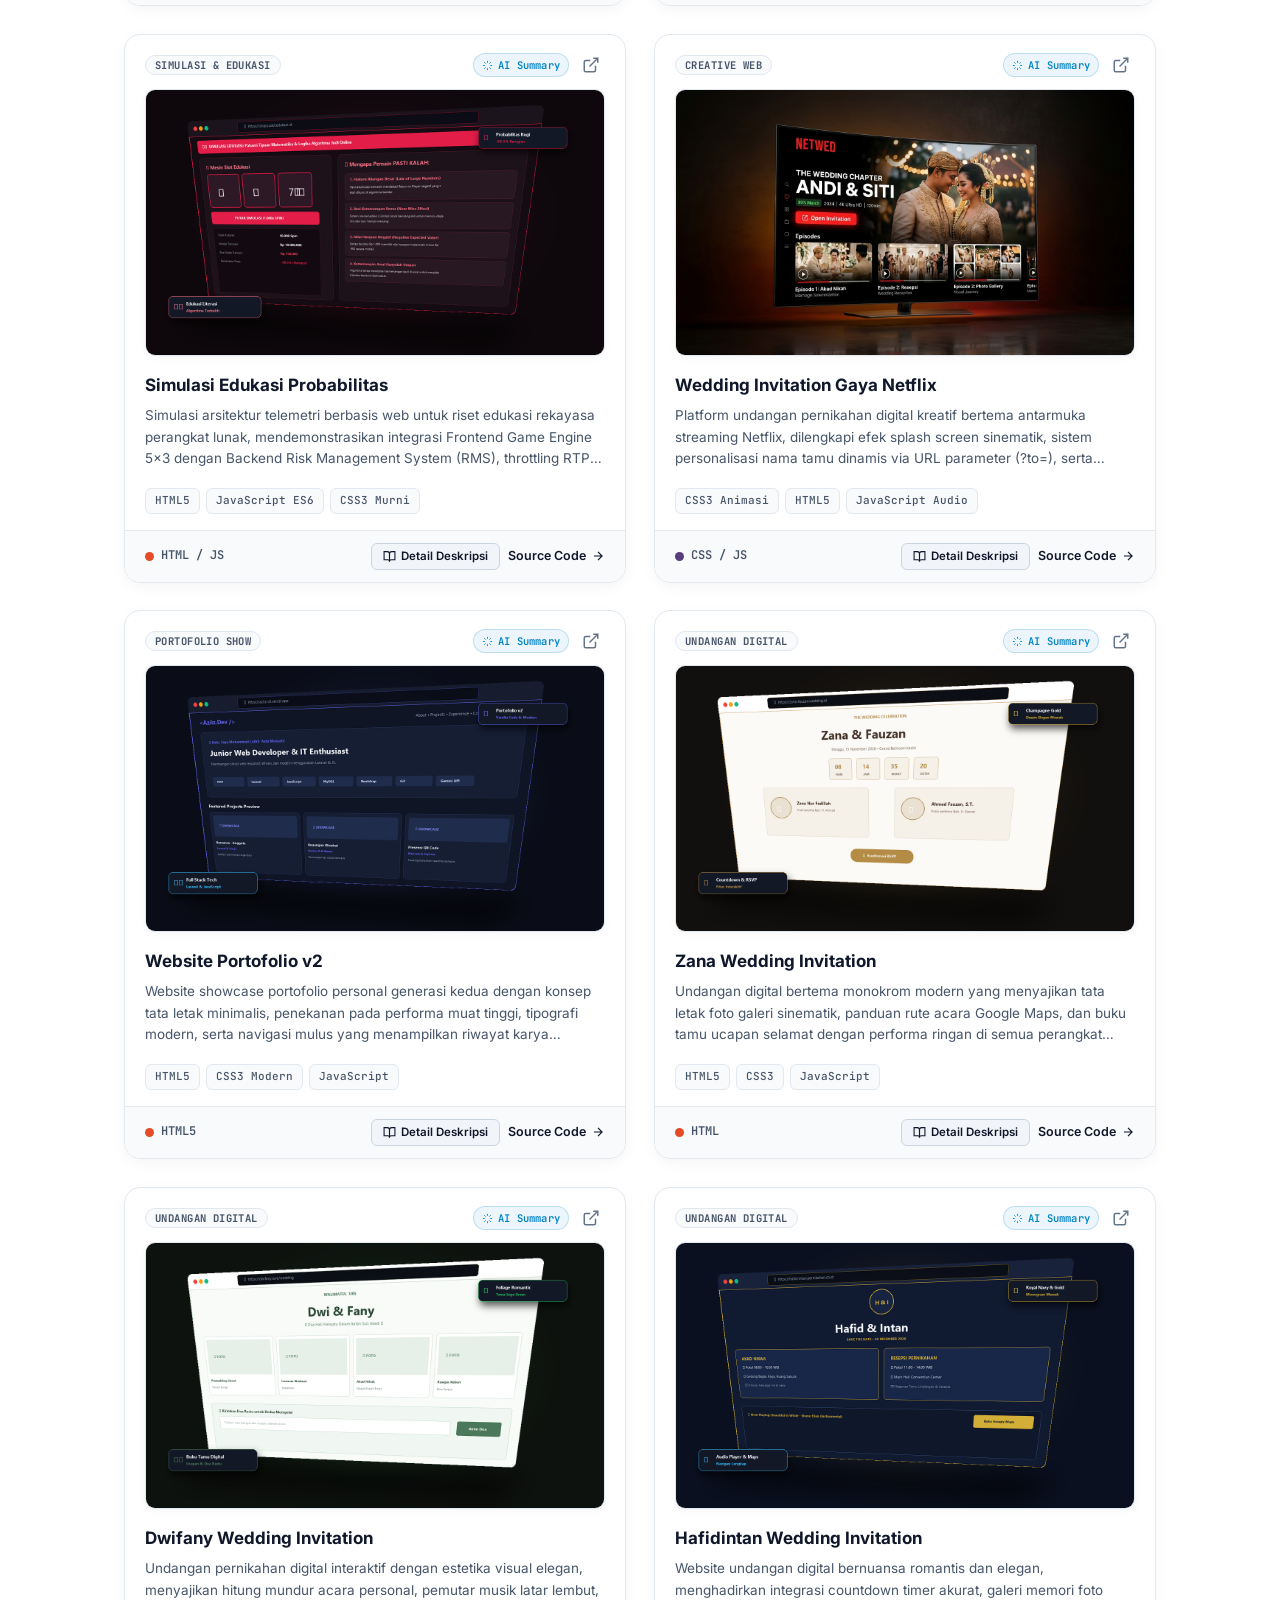
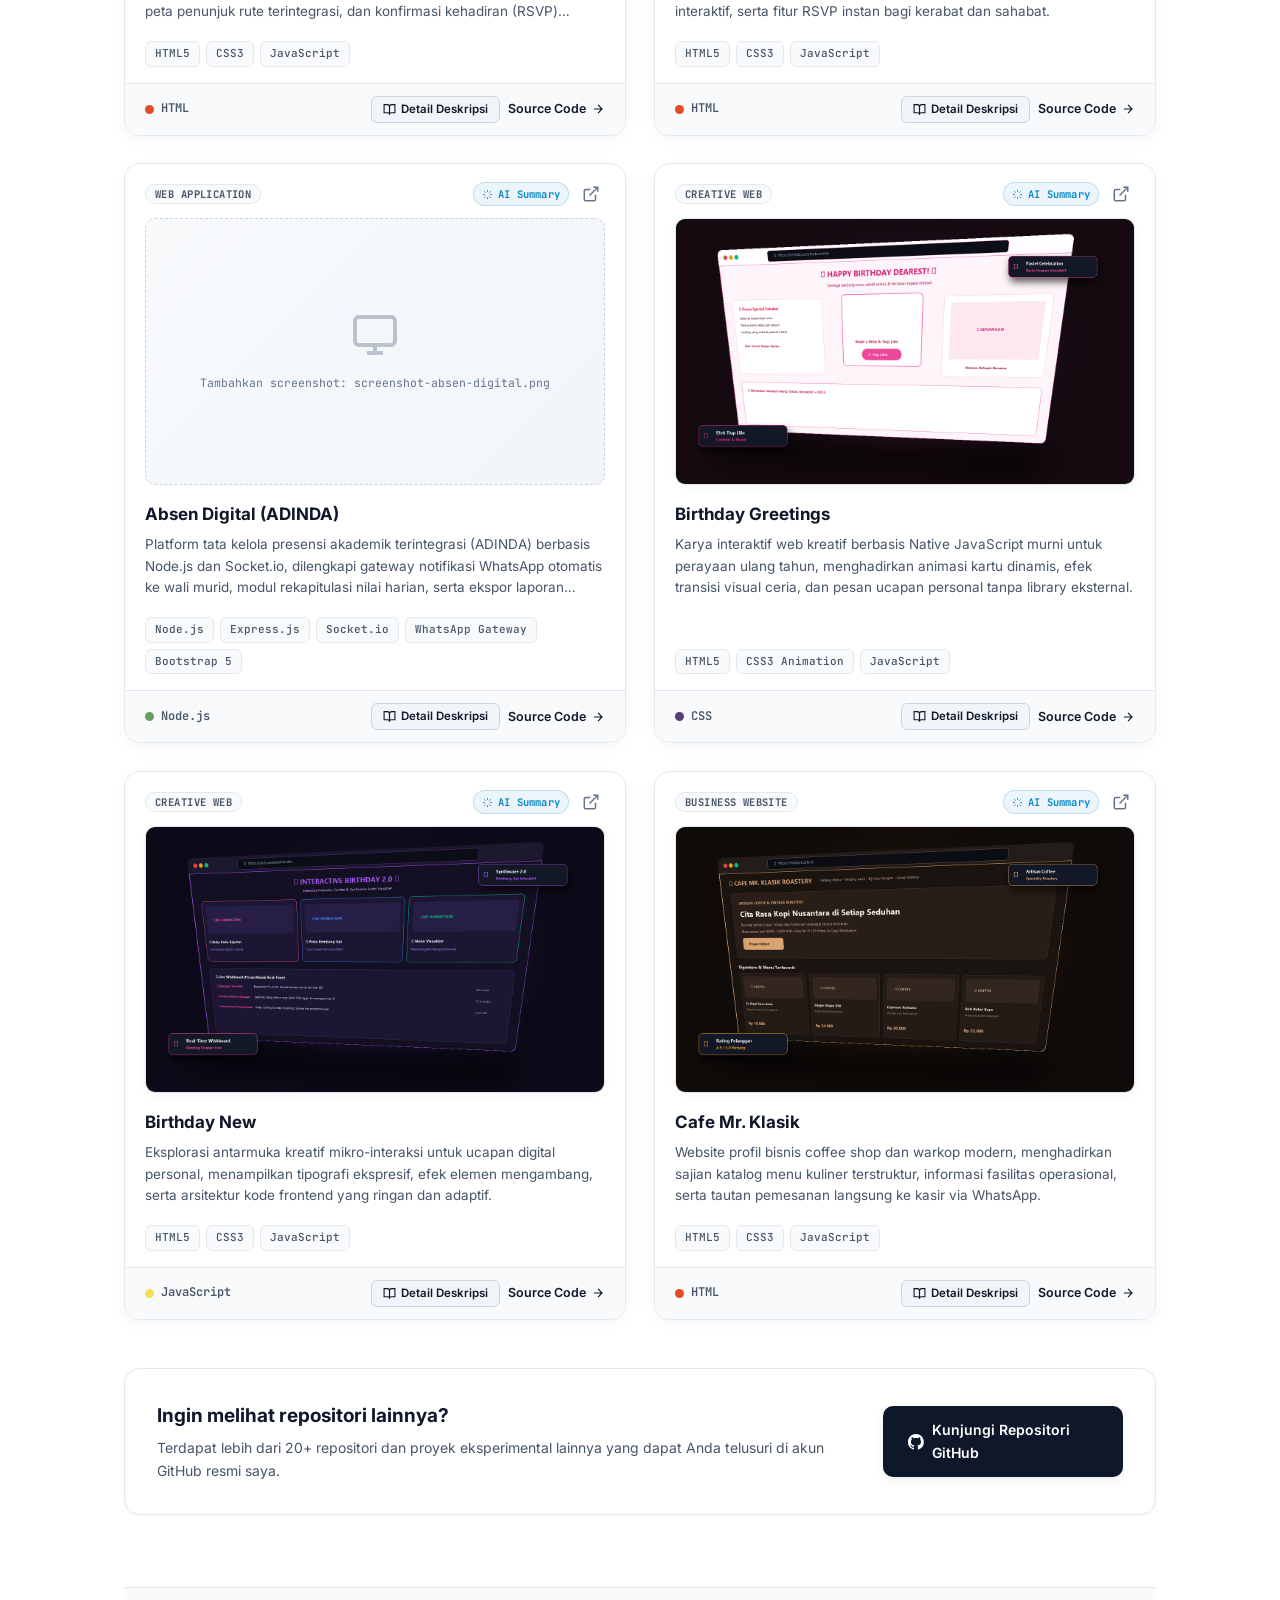
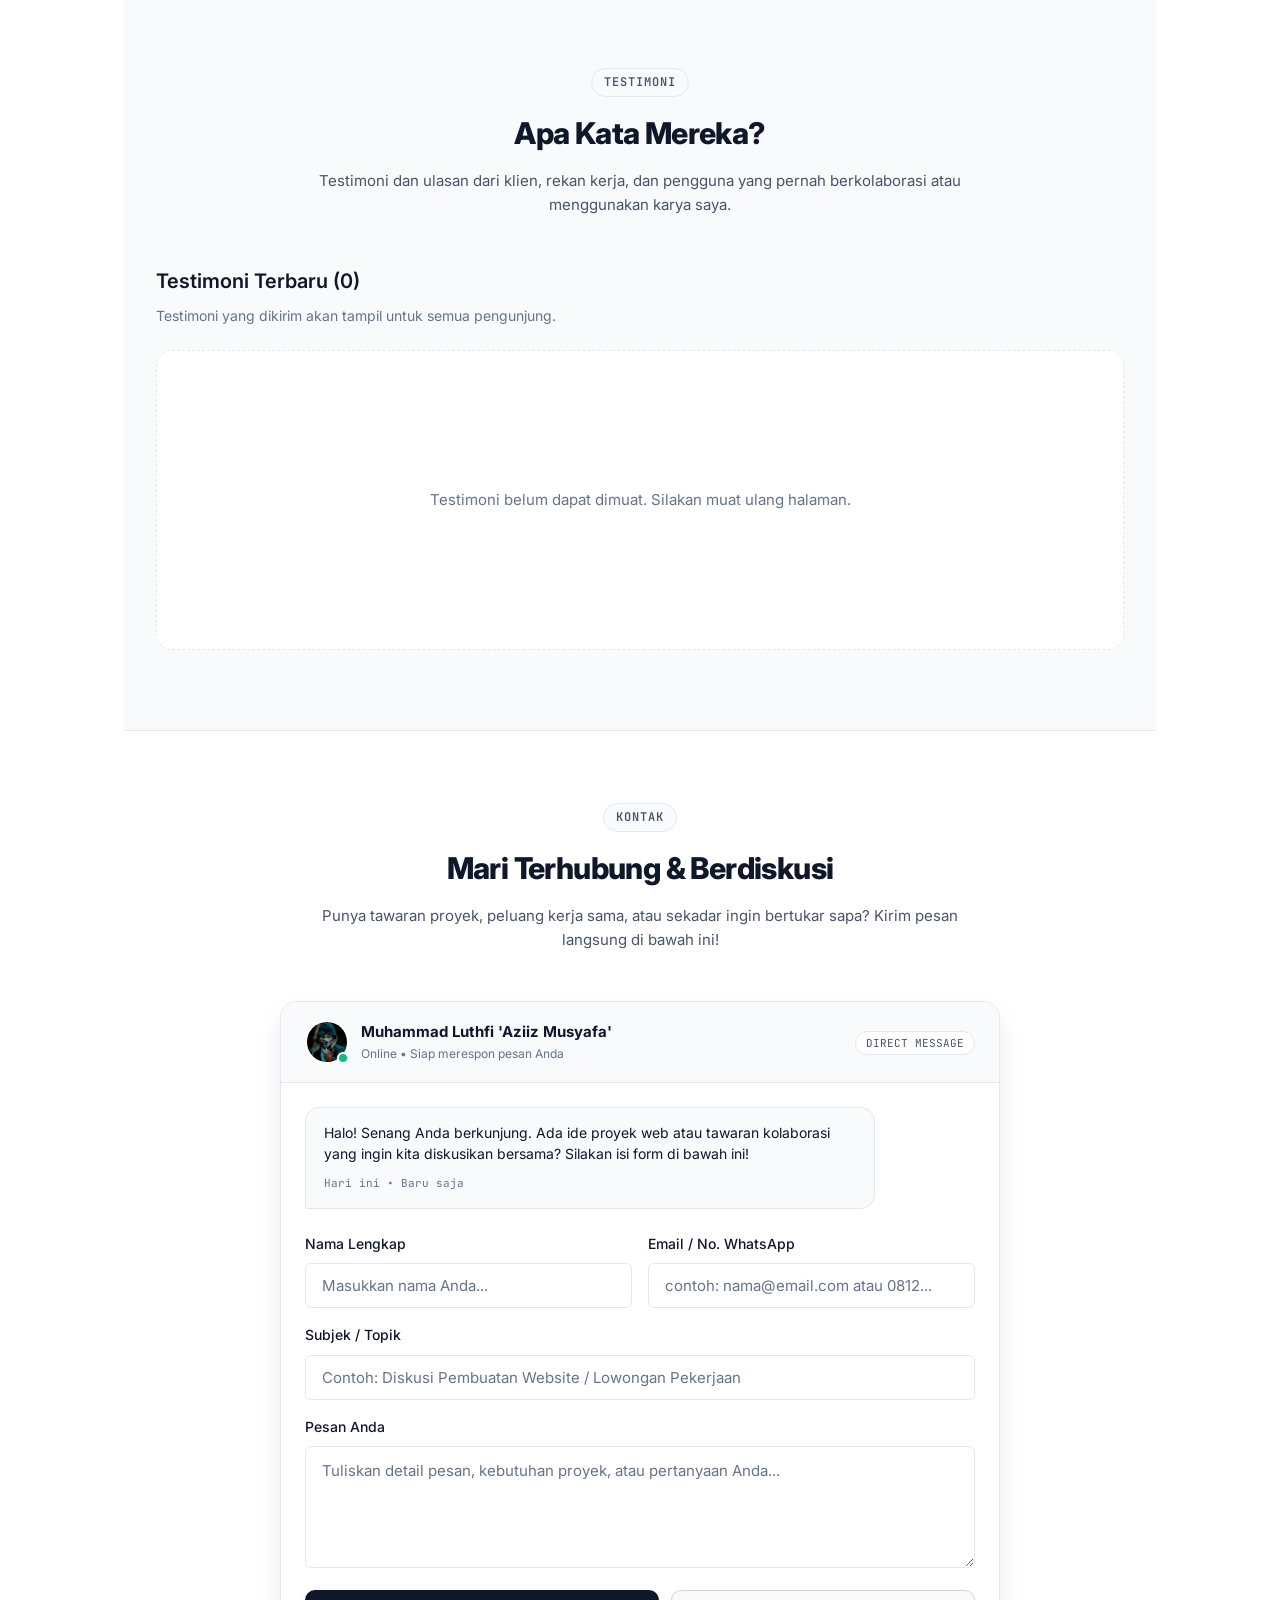
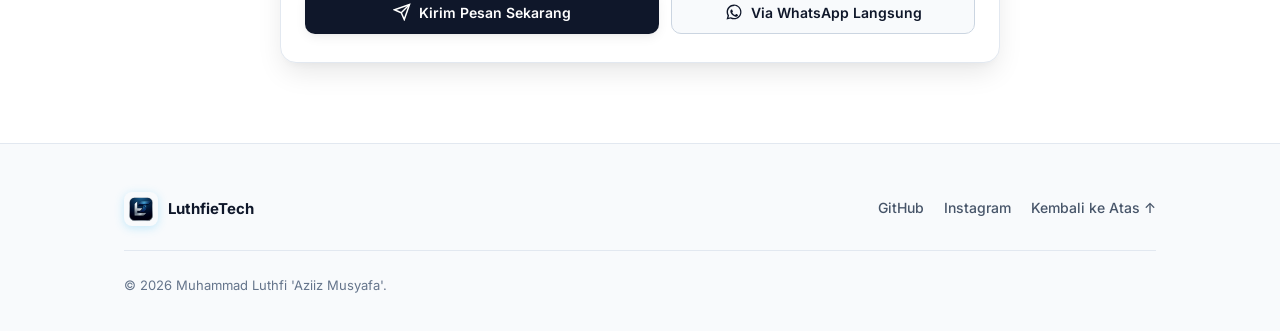
==== commit 444d9c45: "update database dari localstorage ke supabase" ====
--- a/index.html
+++ b/index.html
@@ -1333,7 +1333,7 @@
 
           <div class="project-showcase">
             <img 
-              src="assets/images/projects/screenshot-absen-digital.png" 
+              src="assets/images/projects/adinda/adinda.jpg" 
               alt="Absen Digital Screenshot" 
               class="project-screenshot"
               loading="lazy"
@@ -1637,7 +1637,7 @@
             <h3 class="testimonials-count-title">
               Testimoni Terbaru (<span id="testimonialCount">0</span>)
             </h3>
-            <p class="testimonials-hint">Testimoni disimpan di perangkat Anda menggunakan localStorage.</p>
+            <p class="testimonials-hint">Testimoni yang dikirim akan tampil untuk semua pengunjung.</p>
           </div>
 
           <div id="testimonialsList" class="testimonials-list">
@@ -1687,12 +1687,12 @@
           <form id="testimonialForm" class="testimonial-form">
             <div class="form-group">
               <label for="testimonialName">Nama Lengkap <span class="required">*</span></label>
-              <input type="text" id="testimonialName" name="name" class="form-input" placeholder="Masukkan nama Anda..." required>
+              <input type="text" id="testimonialName" name="name" class="form-input" placeholder="Masukkan nama Anda..." maxlength="100" required>
             </div>
 
             <div class="form-group">
               <label for="testimonialRole">Karya Yang Di Apresiasi</label>
-              <input type="text" id="testimonialRole" name="role" class="form-input" placeholder="Contoh: Undangan Digital, Website Portofolio, Aplikasi Web, dll.">
+              <input type="text" id="testimonialRole" name="role" class="form-input" placeholder="Contoh: Undangan Digital, Website Portofolio, Aplikasi Web, dll." maxlength="120">
             </div>
 
             <div class="form-group">
@@ -1710,7 +1710,7 @@
 
             <div class="form-group">
               <label for="testimonialMessage">Testimoni / Ulasan <span class="required">*</span></label>
-              <textarea id="testimonialMessage" name="message" rows="4" class="form-input form-textarea" placeholder="Bagikan pengalaman Anda bekerja dengan saya atau menggunakan proyek saya..." required></textarea>
+              <textarea id="testimonialMessage" name="message" rows="4" class="form-input form-textarea" placeholder="Bagikan pengalaman Anda bekerja dengan saya atau menggunakan proyek saya..." minlength="10" maxlength="2000" required></textarea>
             </div>
 
             <button type="submit" class="btn btn-primary btn-submit-testimonial">
@@ -1895,6 +1895,7 @@
   <!-- JavaScript Scripts -->
   <script src="js/main.js?v=1.5"></script>
   <script src="js/ai-generator.js?v=2.0"></script>
-  <script src="js/testimonial.js?v=1.0"></script>
+  <script src="https://cdn.jsdelivr.net/npm/@supabase/supabase-js@2"></script>
+  <script src="js/testimonial.js?v=1.1"></script>
 </body>
 </html>
--- a/css/testimonial.css
+++ b/css/testimonial.css
@@ -509,11 +509,11 @@
   word-wrap: break-word;
 }
 
-/* Footer with date and delete button */
+/* Testimonial card footer */
 .testimonial-card-footer {
   display: flex;
   align-items: center;
-  justify-content: space-between;
+  justify-content: flex-start;
   padding-top: 1rem;
   border-top: 1px solid var(--border-light);
   gap: 1rem;
@@ -531,36 +531,6 @@
   width: 14px;
   height: 14px;
   opacity: 0.7;
-}
-
-.btn-delete-testimonial {
-  padding: 0.375rem 0.75rem;
-  font-size: 0.8125rem;
-  border: none;
-  background-color: transparent;
-  color: var(--text-muted);
-  cursor: pointer;
-  border-radius: var(--radius-sm);
-  transition: all var(--transition-fast);
-  display: flex;
-  align-items: center;
-  gap: 0.375rem;
-  font-family: var(--font-main);
-}
-
-.btn-delete-testimonial:hover {
-  background-color: #fee2e2;
-  color: #dc2626;
-}
-
-[data-theme="dark"] .btn-delete-testimonial:hover {
-  background-color: #7f1d1d;
-  color: #fca5a5;
-}
-
-.btn-delete-testimonial svg {
-  width: 14px;
-  height: 14px;
 }
 
 /* --------------------------------------------------------------------------
